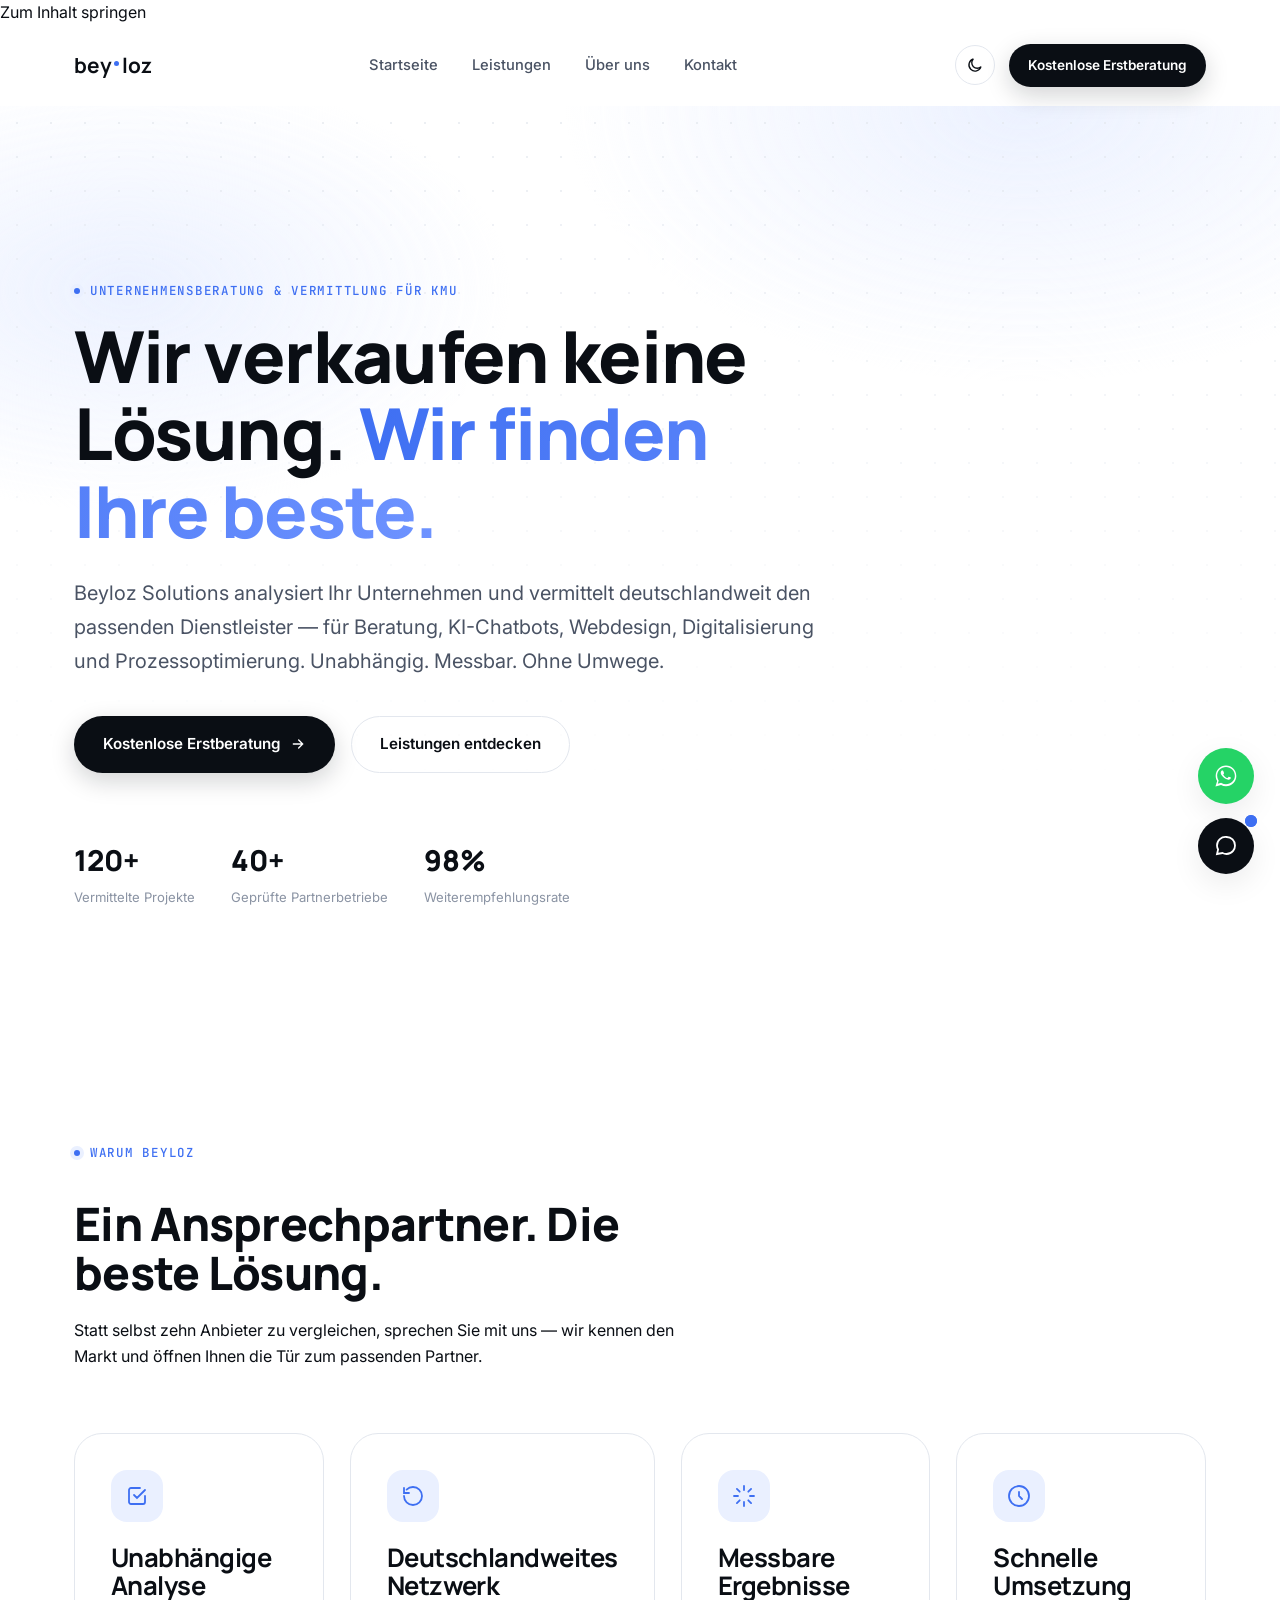
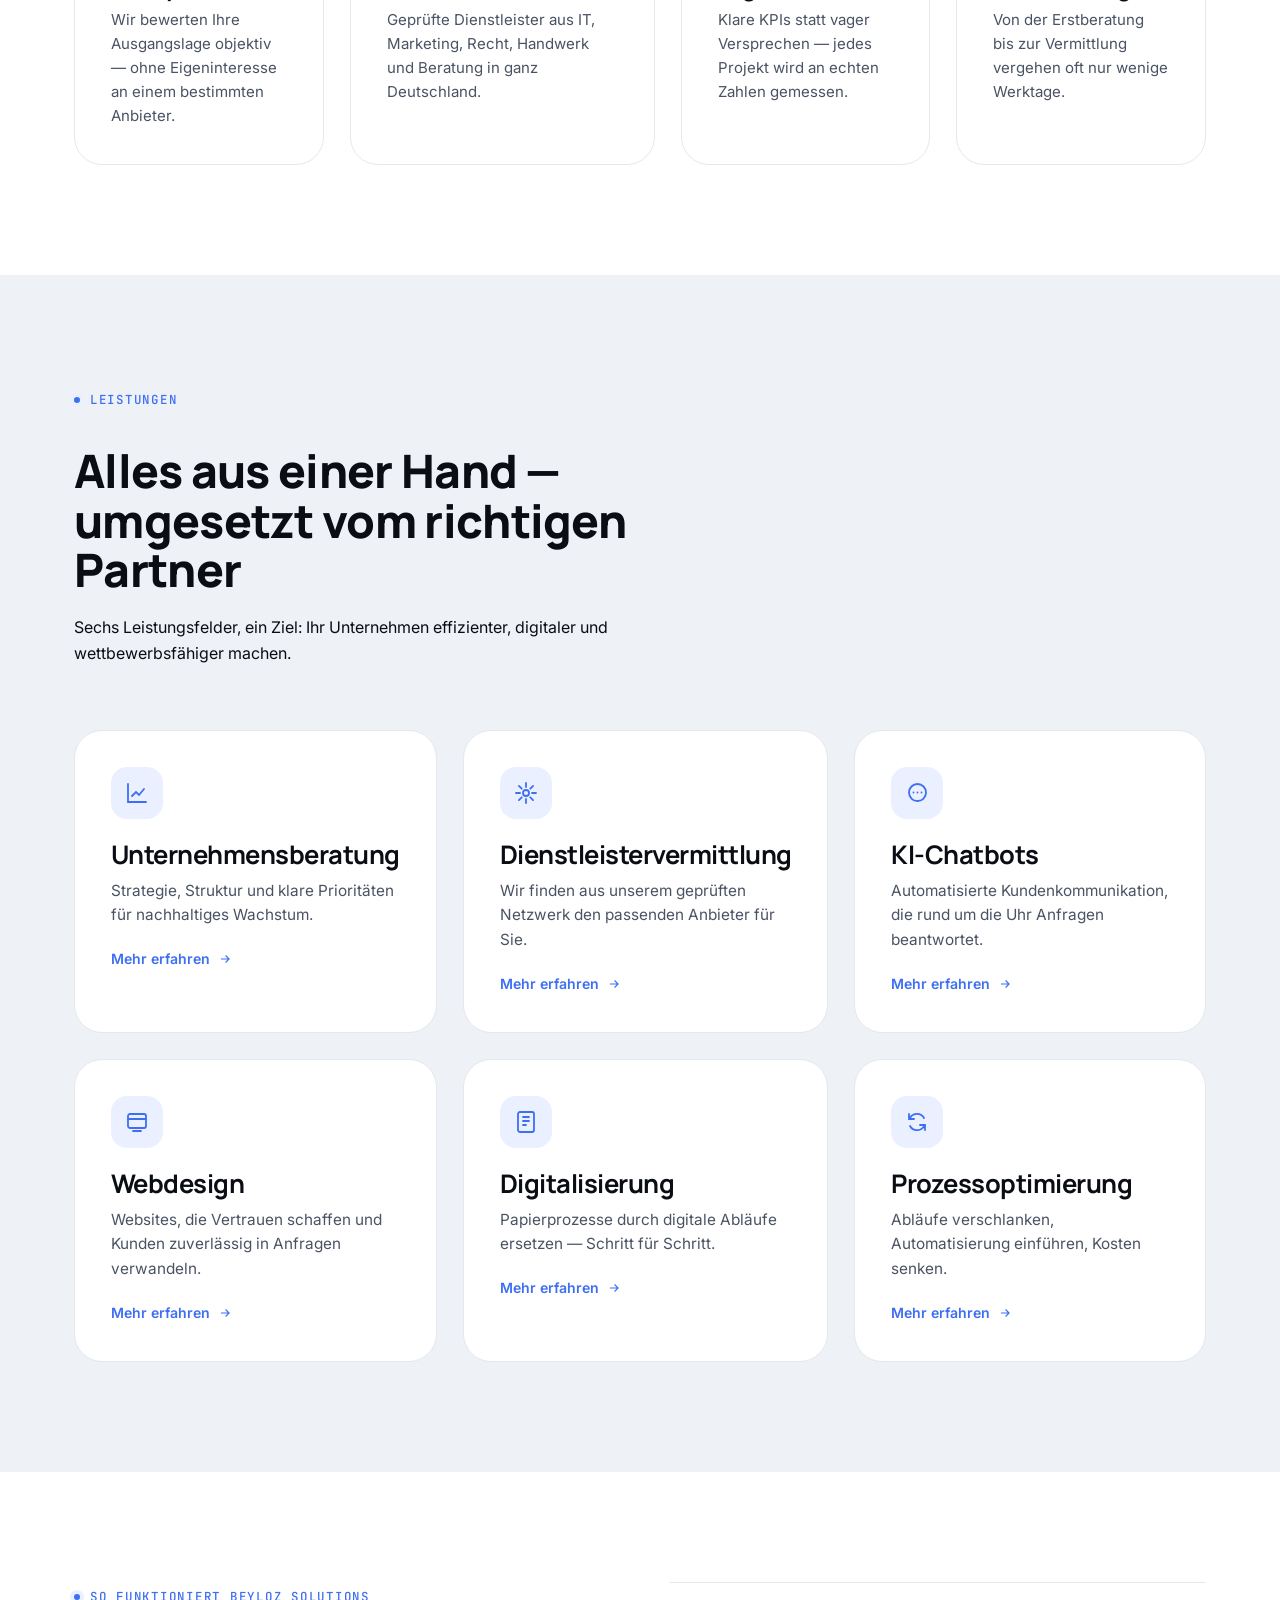
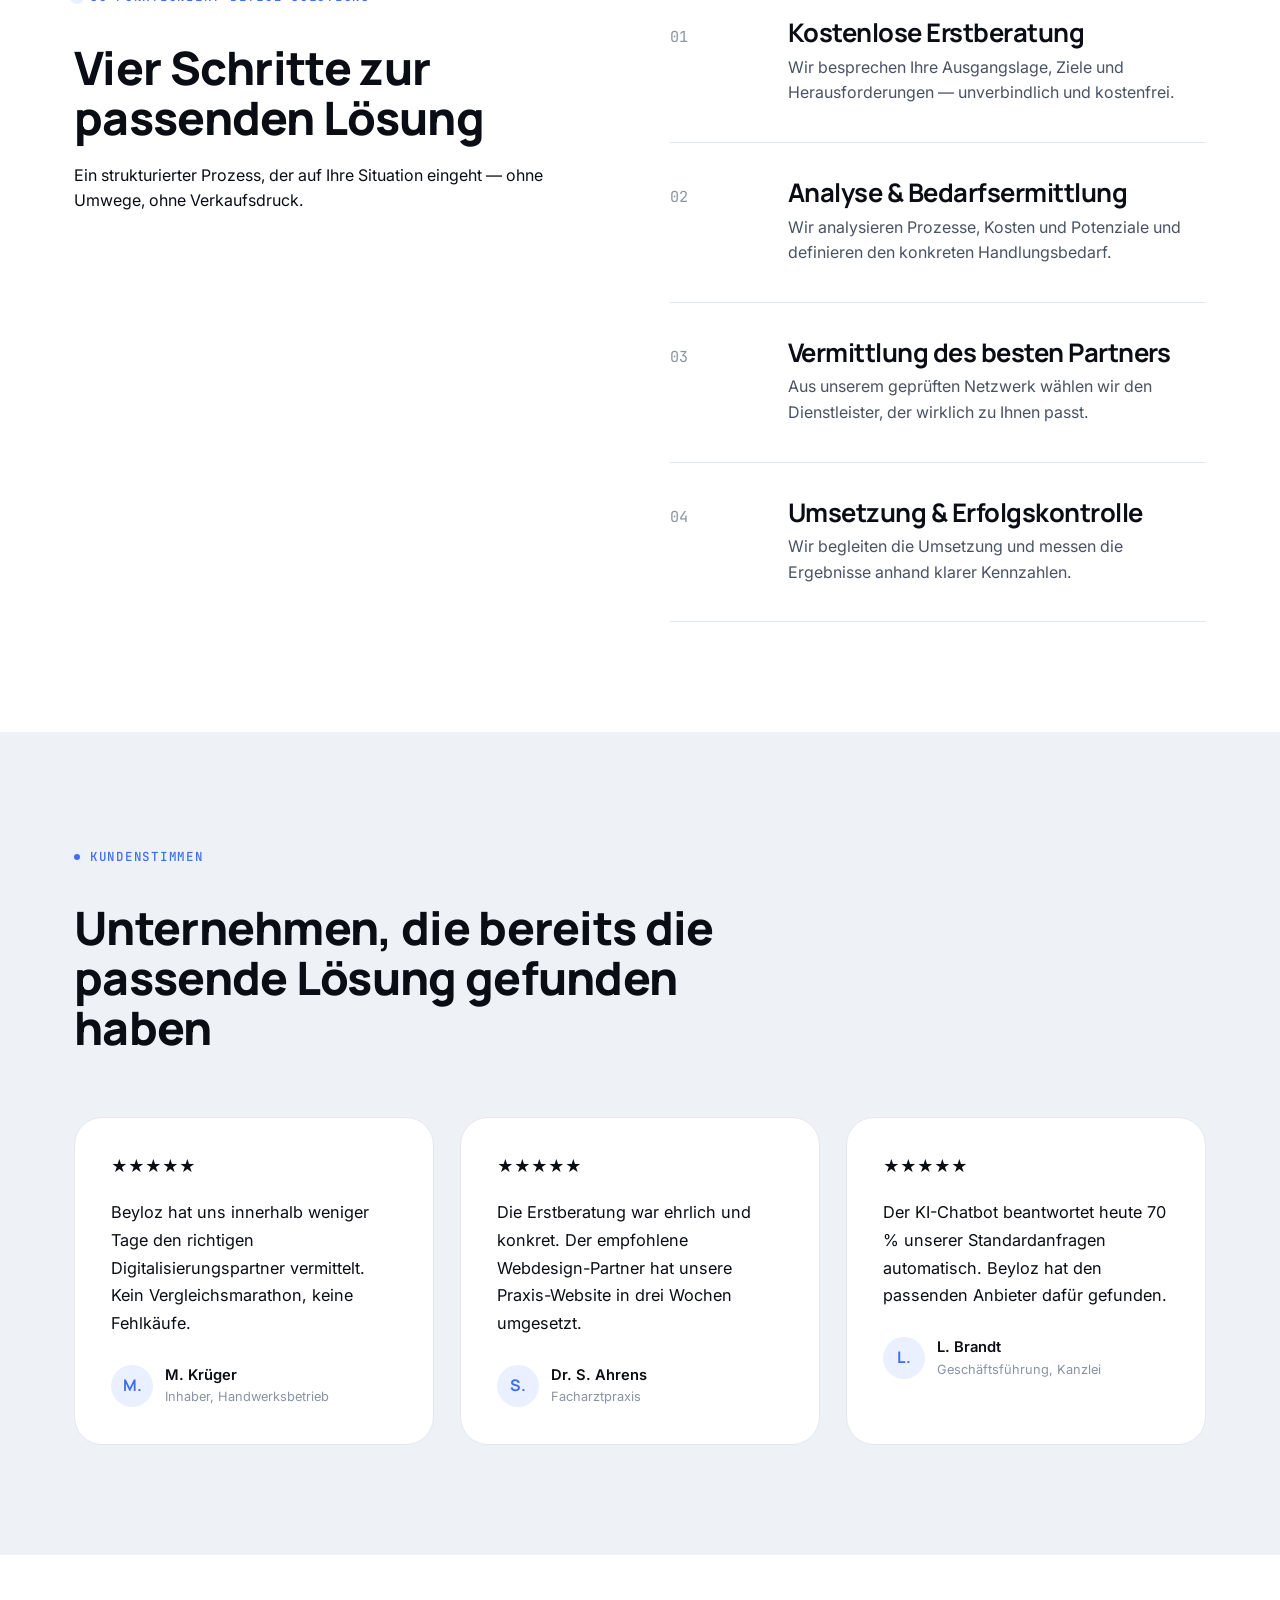
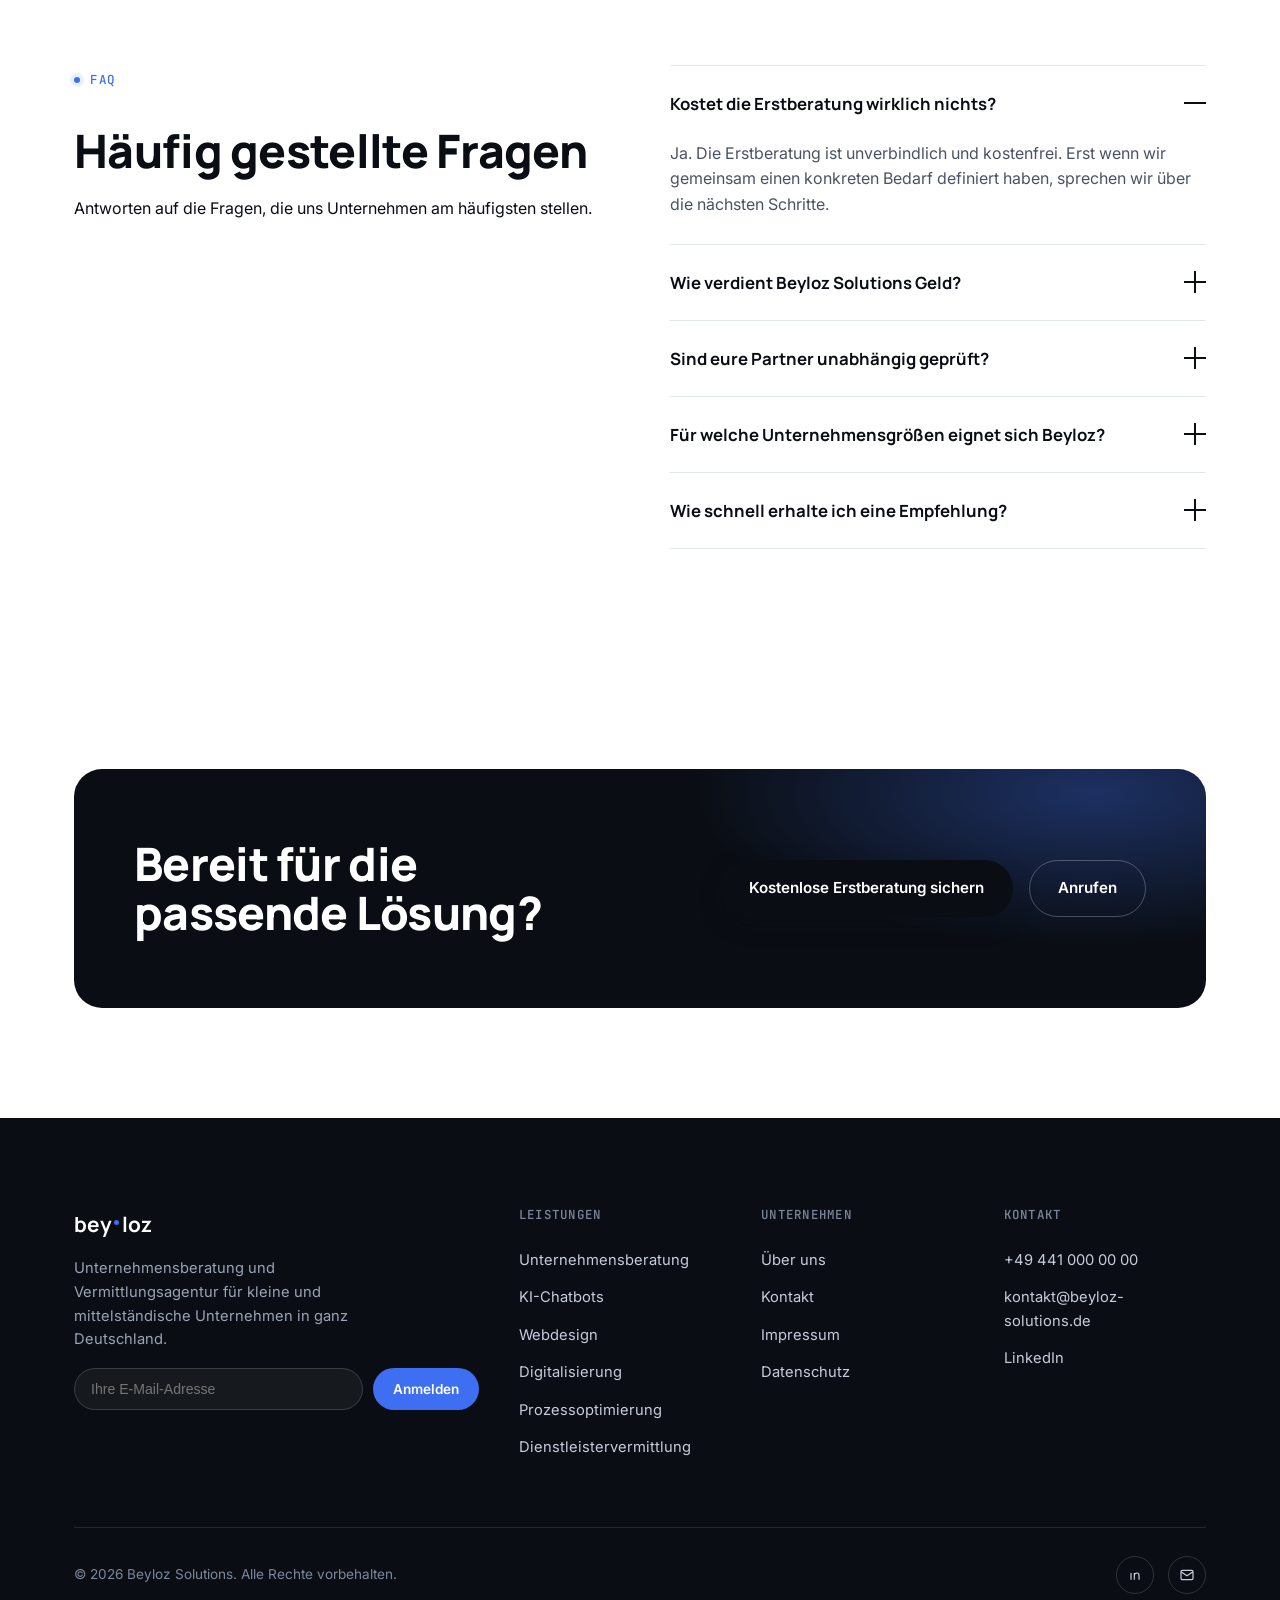
==== index.html @ 1345fa70 "Newsletter-Formular mit Brevo verbinden und auf allen Seiten ergänzen Bindet das bestehende Newslett" ====
<!DOCTYPE html>
<html lang="de">
<head>
<meta charset="UTF-8">
<meta name="viewport" content="width=device-width, initial-scale=1.0">
<title>Beyloz Solutions — Smarte Lösungen. Messbare Ergebnisse.</title>
<meta name="description" content="Beyloz Solutions ist die Unternehmensberatung und Vermittlungsagentur für KMU. Wir analysieren Ihr Unternehmen und finden deutschlandweit den besten Dienstleister — für Beratung, KI-Chatbots, Webdesign, Digitalisierung, Prozessoptimierung und mehr.">
<meta property="og:title" content="Beyloz Solutions — Smarte Lösungen. Messbare Ergebnisse.">
<meta property="og:description" content="Wir finden die beste Lösung für Ihr Unternehmen. Unternehmensberatung & Dienstleistervermittlung für KMU in ganz Deutschland.">
<meta property="og:type" content="website">
<link rel="preconnect" href="https://fonts.googleapis.com">
<link rel="stylesheet" href="assets/styles.css">
</head>
<body>

<a href="#main" class="sr-only">Zum Inhalt springen</a>

<header class="nav">
  <div class="nav-inner">
    <a href="index.html" class="brand" aria-label="Beyloz Solutions Startseite">bey<span class="dot-divider"></span>loz</a>
    <nav class="nav-links" aria-label="Hauptnavigation">
      <a href="index.html">Startseite</a>
      <a href="leistungen/index.html">Leistungen</a>
      <a href="ueber-uns.html">Über uns</a>
      <a href="kontakt.html">Kontakt</a>
    </nav>
    <div class="nav-actions">
      <button class="theme-toggle" aria-label="Dark Mode umschalten"></button>
      <a href="kontakt.html" class="btn btn-primary btn-sm nav-cta-btn">Kostenlose Erstberatung</a>
      <button class="nav-burger" aria-label="Menü öffnen" aria-expanded="false"><span></span></button>
    </div>
  </div>
  <div class="mobile-menu" id="mobileMenu">
    <a href="index.html">Startseite</a>
    <a href="leistungen/index.html">Leistungen</a>
    <a href="ueber-uns.html">Über uns</a>
    <a href="kontakt.html">Kontakt</a>
    <a href="kontakt.html" class="btn btn-primary" style="width:fit-content;margin-top:12px;">Kostenlose Erstberatung</a>
  </div>
</header>

<main id="main">

  <!-- HERO -->
  <section class="hero">
    <div class="hero-bg" aria-hidden="true"></div>
    <div class="hero-grid" aria-hidden="true"></div>
    <div class="container">
      <div class="hero-inner reveal">
        <span class="eyebrow">Unternehmensberatung &amp; Vermittlung für KMU</span>
        <h1 class="mt-16">Wir verkaufen keine Lösung. <em>Wir finden Ihre beste.</em></h1>
        <p class="lede mt-24">Beyloz Solutions analysiert Ihr Unternehmen und vermittelt deutschlandweit den passenden Dienstleister — für Beratung, KI-Chatbots, Webdesign, Digitalisierung und Prozessoptimierung. Unabhängig. Messbar. Ohne Umwege.</p>
        <div class="hero-actions">
          <a href="kontakt.html" class="btn btn-primary">Kostenlose Erstberatung <svg viewBox="0 0 24 24" fill="none" stroke="currentColor" stroke-width="2" stroke-linecap="round"><path d="M5 12h14M13 6l6 6-6 6"/></svg></a>
          <a href="leistungen/index.html" class="btn btn-secondary">Leistungen entdecken</a>
        </div>
        <div class="hero-meta">
          <div class="hero-meta-item"><span class="num">120+</span><span class="label">Vermittelte Projekte</span></div>
          <div class="hero-meta-item"><span class="num">40+</span><span class="label">Geprüfte Partnerbetriebe</span></div>
          <div class="hero-meta-item"><span class="num">98%</span><span class="label">Weiterempfehlungsrate</span></div>
        </div>
      </div>
    </div>
  </section>

  <!-- VORTEILE -->
  <section class="section">
    <div class="container">
      <div class="section-head reveal">
        <span class="eyebrow">Warum Beyloz</span>
        <h2>Ein Ansprechpartner. Die beste Lösung.</h2>
        <p>Statt selbst zehn Anbieter zu vergleichen, sprechen Sie mit uns — wir kennen den Markt und öffnen Ihnen die Tür zum passenden Partner.</p>
      </div>
      <div class="grid grid-4">
        <div class="card reveal">
          <div class="icon-badge"><svg viewBox="0 0 24 24" fill="none" stroke="currentColor" stroke-width="1.8" stroke-linecap="round"><path d="M9 11l3 3 8-8M20 12v6a2 2 0 0 1-2 2H6a2 2 0 0 1-2-2V6a2 2 0 0 1 2-2h9"/></svg></div>
          <h3>Unabhängige Analyse</h3>
          <p class="mt-8" style="color:var(--text-soft);font-size:0.94rem;">Wir bewerten Ihre Ausgangslage objektiv — ohne Eigeninteresse an einem bestimmten Anbieter.</p>
        </div>
        <div class="card reveal">
          <div class="icon-badge"><svg viewBox="0 0 24 24" fill="none" stroke="currentColor" stroke-width="1.8" stroke-linecap="round"><path d="M3 12a9 9 0 1 0 9-9 9 9 0 0 0-6.4 2.6M3 4v5h5"/></svg></div>
          <h3>Deutschlandweites Netzwerk</h3>
          <p class="mt-8" style="color:var(--text-soft);font-size:0.94rem;">Geprüfte Dienstleister aus IT, Marketing, Recht, Handwerk und Beratung in ganz Deutschland.</p>
        </div>
        <div class="card reveal">
          <div class="icon-badge"><svg viewBox="0 0 24 24" fill="none" stroke="currentColor" stroke-width="1.8" stroke-linecap="round"><path d="M12 2v4M12 18v4M4.9 4.9l2.8 2.8M16.3 16.3l2.8 2.8M2 12h4M18 12h4M4.9 19.1l2.8-2.8M16.3 7.7l2.8-2.8"/></svg></div>
          <h3>Messbare Ergebnisse</h3>
          <p class="mt-8" style="color:var(--text-soft);font-size:0.94rem;">Klare KPIs statt vager Versprechen — jedes Projekt wird an echten Zahlen gemessen.</p>
        </div>
        <div class="card reveal">
          <div class="icon-badge"><svg viewBox="0 0 24 24" fill="none" stroke="currentColor" stroke-width="1.8" stroke-linecap="round"><path d="M12 8v4l3 3M12 22a10 10 0 1 0 0-20 10 10 0 0 0 0 20Z"/></svg></div>
          <h3>Schnelle Umsetzung</h3>
          <p class="mt-8" style="color:var(--text-soft);font-size:0.94rem;">Von der Erstberatung bis zur Vermittlung vergehen oft nur wenige Werktage.</p>
        </div>
      </div>
    </div>
  </section>

  <!-- LEISTUNGEN -->
  <section class="section section-alt">
    <div class="container">
      <div class="section-head reveal">
        <span class="eyebrow">Leistungen</span>
        <h2>Alles aus einer Hand — umgesetzt vom richtigen Partner</h2>
        <p>Sechs Leistungsfelder, ein Ziel: Ihr Unternehmen effizienter, digitaler und wettbewerbsfähiger machen.</p>
      </div>
      <div class="grid grid-3">

        <a href="leistungen/unternehmensberatung.html" class="card service-card reveal">
          <div class="icon-badge"><svg viewBox="0 0 24 24" fill="none" stroke="currentColor" stroke-width="1.8" stroke-linecap="round"><path d="M3 3v18h18M7 15l4-4 3 3 5-6"/></svg></div>
          <h3>Unternehmensberatung</h3>
          <p>Strategie, Struktur und klare Prioritäten für nachhaltiges Wachstum.</p>
          <span class="link-out">Mehr erfahren <svg viewBox="0 0 24 24" width="14" height="14" fill="none" stroke="currentColor" stroke-width="2"><path d="M5 12h14M13 6l6 6-6 6"/></svg></span>
        </a>

        <a href="leistungen/dienstleistervermittlung.html" class="card service-card reveal">
          <div class="icon-badge"><svg viewBox="0 0 24 24" fill="none" stroke="currentColor" stroke-width="1.8" stroke-linecap="round"><circle cx="12" cy="12" r="3"/><path d="M12 2v4M12 18v4M4.9 4.9l2.8 2.8M16.3 16.3l2.8 2.8M2 12h4M18 12h4M4.9 19.1l2.8-2.8M16.3 7.7l2.8-2.8"/></svg></div>
          <h3>Dienstleistervermittlung</h3>
          <p>Wir finden aus unserem geprüften Netzwerk den passenden Anbieter für Sie.</p>
          <span class="link-out">Mehr erfahren <svg viewBox="0 0 24 24" width="14" height="14" fill="none" stroke="currentColor" stroke-width="2"><path d="M5 12h14M13 6l6 6-6 6"/></svg></span>
        </a>

        <a href="leistungen/ki-chatbots.html" class="card service-card reveal">
          <div class="icon-badge"><svg viewBox="0 0 24 24" fill="none" stroke="currentColor" stroke-width="1.8" stroke-linecap="round"><path d="M21 11.5a8.38 8.38 0 0 1-8.5 8.5A8.38 8.38 0 0 1 4 11.5 8.5 8.5 0 0 1 12.5 3 8.5 8.5 0 0 1 21 11.5Z"/><path d="M8.5 11.5h.01M12.5 11.5h.01M16.5 11.5h.01"/></svg></div>
          <h3>KI-Chatbots</h3>
          <p>Automatisierte Kundenkommunikation, die rund um die Uhr Anfragen beantwortet.</p>
          <span class="link-out">Mehr erfahren <svg viewBox="0 0 24 24" width="14" height="14" fill="none" stroke="currentColor" stroke-width="2"><path d="M5 12h14M13 6l6 6-6 6"/></svg></span>
        </a>

        <a href="leistungen/webdesign.html" class="card service-card reveal">
          <div class="icon-badge"><svg viewBox="0 0 24 24" fill="none" stroke="currentColor" stroke-width="1.8" stroke-linecap="round"><rect x="3" y="4" width="18" height="14" rx="2"/><path d="M3 9h18M8 21h8"/></svg></div>
          <h3>Webdesign</h3>
          <p>Websites, die Vertrauen schaffen und Kunden zuverlässig in Anfragen verwandeln.</p>
          <span class="link-out">Mehr erfahren <svg viewBox="0 0 24 24" width="14" height="14" fill="none" stroke="currentColor" stroke-width="2"><path d="M5 12h14M13 6l6 6-6 6"/></svg></span>
        </a>

        <a href="leistungen/digitalisierung.html" class="card service-card reveal">
          <div class="icon-badge"><svg viewBox="0 0 24 24" fill="none" stroke="currentColor" stroke-width="1.8" stroke-linecap="round"><rect x="4" y="2" width="16" height="20" rx="2"/><path d="M9 7h6M9 11h6M9 15h3"/></svg></div>
          <h3>Digitalisierung</h3>
          <p>Papierprozesse durch digitale Abläufe ersetzen — Schritt für Schritt.</p>
          <span class="link-out">Mehr erfahren <svg viewBox="0 0 24 24" width="14" height="14" fill="none" stroke="currentColor" stroke-width="2"><path d="M5 12h14M13 6l6 6-6 6"/></svg></span>
        </a>

        <a href="leistungen/prozessoptimierung.html" class="card service-card reveal">
          <div class="icon-badge"><svg viewBox="0 0 24 24" fill="none" stroke="currentColor" stroke-width="1.8" stroke-linecap="round"><path d="M4 4v5h5M20 20v-5h-5M4.5 9A8 8 0 0 1 19 8M19.5 15a8 8 0 0 1-14.5 1"/></svg></div>
          <h3>Prozessoptimierung</h3>
          <p>Abläufe verschlanken, Automatisierung einführen, Kosten senken.</p>
          <span class="link-out">Mehr erfahren <svg viewBox="0 0 24 24" width="14" height="14" fill="none" stroke="currentColor" stroke-width="2"><path d="M5 12h14M13 6l6 6-6 6"/></svg></span>
        </a>

      </div>
    </div>
  </section>

  <!-- SO FUNKTIONIERT'S -->
  <section class="section">
    <div class="container">
      <div class="grid grid-2" style="align-items:start; gap:60px;">
        <div class="section-head reveal" style="margin-bottom:0;">
          <span class="eyebrow">So funktioniert Beyloz Solutions</span>
          <h2>Vier Schritte zur passenden Lösung</h2>
          <p>Ein strukturierter Prozess, der auf Ihre Situation eingeht — ohne Umwege, ohne Verkaufsdruck.</p>
        </div>
        <div class="process-list reveal">
          <div class="process-item">
            <span class="process-num">01</span>
            <div><h3>Kostenlose Erstberatung</h3><p>Wir besprechen Ihre Ausgangslage, Ziele und Herausforderungen — unverbindlich und kostenfrei.</p></div>
          </div>
          <div class="process-item">
            <span class="process-num">02</span>
            <div><h3>Analyse &amp; Bedarfsermittlung</h3><p>Wir analysieren Prozesse, Kosten und Potenziale und definieren den konkreten Handlungsbedarf.</p></div>
          </div>
          <div class="process-item">
            <span class="process-num">03</span>
            <div><h3>Vermittlung des besten Partners</h3><p>Aus unserem geprüften Netzwerk wählen wir den Dienstleister, der wirklich zu Ihnen passt.</p></div>
          </div>
          <div class="process-item">
            <span class="process-num">04</span>
            <div><h3>Umsetzung &amp; Erfolgskontrolle</h3><p>Wir begleiten die Umsetzung und messen die Ergebnisse anhand klarer Kennzahlen.</p></div>
          </div>
        </div>
      </div>
    </div>
  </section>

  <!-- TESTIMONIALS -->
  <section class="section section-alt">
    <div class="container">
      <div class="section-head reveal">
        <span class="eyebrow">Kundenstimmen</span>
        <h2>Unternehmen, die bereits die passende Lösung gefunden haben</h2>
      </div>
      <div class="testi-track">
        <div class="card testi-card reveal">
          <div class="testi-stars">★★★★★</div>
          <p class="testi-quote">Beyloz hat uns innerhalb weniger Tage den richtigen Digitalisierungspartner vermittelt. Kein Vergleichsmarathon, keine Fehlkäufe.</p>
          <div class="testi-who"><div class="testi-avatar">M.</div><div><div class="testi-name">M. Krüger</div><div class="testi-role">Inhaber, Handwerksbetrieb</div></div></div>
        </div>
        <div class="card testi-card reveal">
          <div class="testi-stars">★★★★★</div>
          <p class="testi-quote">Die Erstberatung war ehrlich und konkret. Der empfohlene Webdesign-Partner hat unsere Praxis-Website in drei Wochen umgesetzt.</p>
          <div class="testi-who"><div class="testi-avatar">S.</div><div><div class="testi-name">Dr. S. Ahrens</div><div class="testi-role">Facharztpraxis</div></div></div>
        </div>
        <div class="card testi-card reveal">
          <div class="testi-stars">★★★★★</div>
          <p class="testi-quote">Der KI-Chatbot beantwortet heute 70 % unserer Standardanfragen automatisch. Beyloz hat den passenden Anbieter dafür gefunden.</p>
          <div class="testi-who"><div class="testi-avatar">L.</div><div><div class="testi-name">L. Brandt</div><div class="testi-role">Geschäftsführung, Kanzlei</div></div></div>
        </div>
      </div>
    </div>
  </section>

  <!-- FAQ -->
  <section class="section">
    <div class="container">
      <div class="grid grid-2" style="gap:60px;">
        <div class="section-head reveal" style="margin-bottom:0;">
          <span class="eyebrow">FAQ</span>
          <h2>Häufig gestellte Fragen</h2>
          <p>Antworten auf die Fragen, die uns Unternehmen am häufigsten stellen.</p>
        </div>
        <div class="reveal">
          <div class="faq-item open">
            <button class="faq-q"><span>Kostet die Erstberatung wirklich nichts?</span><span class="plus"></span></button>
            <div class="faq-a"><div class="faq-a-inner">Ja. Die Erstberatung ist unverbindlich und kostenfrei. Erst wenn wir gemeinsam einen konkreten Bedarf definiert haben, sprechen wir über die nächsten Schritte.</div></div>
          </div>
          <div class="faq-item">
            <button class="faq-q"><span>Wie verdient Beyloz Solutions Geld?</span><span class="plus"></span></button>
            <div class="faq-a"><div class="faq-a-inner">Wir erhalten eine Vermittlungsprovision von unseren Partnerdienstleistern — für Sie entstehen dadurch keine versteckten Zusatzkosten.</div></div>
          </div>
          <div class="faq-item">
            <button class="faq-q"><span>Sind eure Partner unabhängig geprüft?</span><span class="plus"></span></button>
            <div class="faq-a"><div class="faq-a-inner">Jeder Partner durchläuft eine Qualitätsprüfung, bevor er in unser Netzwerk aufgenommen wird — inklusive Referenzen und Leistungsnachweisen.</div></div>
          </div>
          <div class="faq-item">
            <button class="faq-q"><span>Für welche Unternehmensgrößen eignet sich Beyloz?</span><span class="plus"></span></button>
            <div class="faq-a"><div class="faq-a-inner">Von Einzelunternehmen bis zum mittelständischen Betrieb — unser Netzwerk deckt Anbieter für unterschiedlichste Budgets und Anforderungen ab.</div></div>
          </div>
          <div class="faq-item">
            <button class="faq-q"><span>Wie schnell erhalte ich eine Empfehlung?</span><span class="plus"></span></button>
            <div class="faq-a"><div class="faq-a-inner">In der Regel innerhalb weniger Werktage nach der Erstberatung, abhängig von der Komplexität Ihres Anliegens.</div></div>
          </div>
        </div>
      </div>
    </div>
  </section>

  <!-- CTA + KONTAKT -->
  <section class="section" id="kontakt">
    <div class="container">
      <div class="cta-banner reveal">
        <h2>Bereit für die passende Lösung?</h2>
        <div class="cta-side">
          <a href="kontakt.html" class="btn btn-primary">Kostenlose Erstberatung sichern</a>
          <a href="tel:+494410000000" class="btn btn-secondary">Anrufen</a>
        </div>
      </div>
    </div>
  </section>

</main>

<footer>
  <div class="container">
    <div class="footer-grid">
      <div class="footer-brand">
        <a href="index.html" class="brand" style="color:#fff;">bey<span class="dot-divider"></span>loz</a>
        <p>Unternehmensberatung und Vermittlungsagentur für kleine und mittelständische Unternehmen in ganz Deutschland.</p>
        <form id="newsletter-form" class="newsletter-row" aria-label="Newsletter anmelden" action="https://5cb78a49.sibforms.com/serve/[base64]" method="POST" target="newsletter-frame">
          <input type="email" name="EMAIL" required placeholder="Ihre E-Mail-Adresse" aria-label="E-Mail für Newsletter">
          <input type="text" name="email_address_check" value="" tabindex="-1" autocomplete="off" aria-hidden="true" style="position:absolute;left:-9999px;width:1px;height:1px;overflow:hidden;">
          <input type="hidden" name="locale" value="de">
          <button type="submit">Anmelden</button>
        </form>
        <iframe name="newsletter-frame" style="display:none;" title="Newsletter-Anmeldung" aria-hidden="true"></iframe>
      </div>
      <div class="footer-col">
        <h4>Leistungen</h4>
        <a href="leistungen/unternehmensberatung.html">Unternehmensberatung</a>
        <a href="leistungen/ki-chatbots.html">KI-Chatbots</a>
        <a href="leistungen/webdesign.html">Webdesign</a>
        <a href="leistungen/digitalisierung.html">Digitalisierung</a>
        <a href="leistungen/prozessoptimierung.html">Prozessoptimierung</a>
        <a href="leistungen/dienstleistervermittlung.html">Dienstleistervermittlung</a>
      </div>
      <div class="footer-col">
        <h4>Unternehmen</h4>
        <a href="ueber-uns.html">Über uns</a>
        <a href="kontakt.html">Kontakt</a>
        <a href="impressum.html">Impressum</a>
        <a href="datenschutz.html">Datenschutz</a>
      </div>
      <div class="footer-col">
        <h4>Kontakt</h4>
        <a href="tel:+494410000000">+49 441 000 00 00</a>
        <a href="mailto:kontakt@beyloz-solutions.de">kontakt@beyloz-solutions.de</a>
        <a href="https://www.linkedin.com" target="_blank" rel="noopener">LinkedIn</a>
      </div>
    </div>
    <div class="footer-bottom">
      <p>© 2026 Beyloz Solutions. Alle Rechte vorbehalten.</p>
      <div class="footer-social">
        <a href="https://www.linkedin.com" target="_blank" rel="noopener" aria-label="LinkedIn"><svg viewBox="0 0 24 24" fill="none" stroke-width="1.8"><path d="M6 9v10M6 5.5v.01M11 19V9m0 4c0-2.5 1.8-4 4-4s3 1.5 3 4v6"/></svg></a>
        <a href="mailto:kontakt@beyloz-solutions.de" aria-label="E-Mail"><svg viewBox="0 0 24 24" fill="none" stroke-width="1.8"><rect x="3" y="5" width="18" height="14" rx="2"/><path d="M3 7l9 6 9-6"/></svg></a>
      </div>
    </div>
  </div>
</footer>

<!-- FLOATING ACTIONS -->
<div class="floating-stack">
  <a class="fab fab-whatsapp" href="https://wa.me/494410000000" target="_blank" rel="noopener" aria-label="WhatsApp Kontakt">
    <svg viewBox="0 0 32 32"><path d="M16 3C9 3 3.3 8.7 3.3 15.7c0 2.4.6 4.6 1.8 6.6L3 29l6.9-2c1.9 1 4 1.6 6.1 1.6 7 0 12.7-5.7 12.7-12.7C28.7 8.7 23 3 16 3zm0 23.1c-2 0-3.9-.5-5.6-1.5l-.4-.2-4.1 1.1 1.1-4-.3-.4a10.5 10.5 0 0 1-1.6-5.6C5.1 9.7 10 4.9 16 4.9s10.9 4.8 10.9 10.8S22 26.1 16 26.1zm5.9-8.1c-.3-.2-1.9-.9-2.2-1-.3-.1-.5-.2-.7.2-.2.3-.8 1-1 1.2-.2.2-.4.2-.7.1-.3-.2-1.4-.5-2.7-1.7-1-.9-1.7-2-1.9-2.3-.2-.3 0-.5.1-.7.2-.2.3-.4.5-.6.2-.2.2-.3.3-.5.1-.2 0-.4 0-.6-.1-.2-.7-1.8-1-2.4-.3-.6-.5-.5-.7-.6h-.6c-.2 0-.5.1-.8.4-.3.3-1 1-1 2.5s1.1 2.9 1.2 3.1c.1.2 2.2 3.4 5.3 4.7.7.3 1.3.5 1.7.6.7.2 1.4.2 1.9.1.6-.1 1.9-.8 2.1-1.5.3-.7.3-1.4.2-1.5-.1-.1-.3-.2-.6-.3z"/></svg>
  </a>
  <button class="fab fab-chat" aria-label="Chat öffnen">
    <svg viewBox="0 0 24 24" fill="none" stroke="currentColor" stroke-width="1.8" stroke-linecap="round"><path d="M21 11.5a8.38 8.38 0 0 1-1.9 5.4A8.5 8.5 0 0 1 12.5 20a8.4 8.4 0 0 1-4-1L3 20l1.1-4.5a8.4 8.4 0 0 1-1.1-4A8.5 8.5 0 0 1 12.5 3 8.38 8.38 0 0 1 21 11.5Z"/></svg>
    <span class="pulse"></span>
  </button>
</div>

<div class="chat-window" role="dialog" aria-label="Beyloz Chat-Assistent">
  <div class="chat-head">
    <span class="dot-live"></span>
    <div><strong>Beyloz Assistent</strong><span>Antwortet in der Regel sofort</span></div>
    <button class="chat-close" aria-label="Chat schließen"><svg viewBox="0 0 24 24" fill="none" stroke="currentColor" stroke-width="2"><path d="M6 6l12 12M18 6L6 18"/></svg></button>
  </div>
  <div class="chat-body">
    <div class="chat-bubble bot">Willkommen bei Beyloz Solutions! Wie kann ich Ihnen helfen — Beratung, Vermittlung oder eine konkrete Frage?</div>
  </div>
  <form class="chat-input-row">
    <input type="text" placeholder="Ihre Nachricht …" aria-label="Nachricht eingeben">
    <button type="submit" aria-label="Senden"><svg viewBox="0 0 24 24" width="16" height="16" fill="none" stroke="#fff" stroke-width="2"><path d="M5 12h14M13 6l6 6-6 6"/></svg></button>
  </form>
</div>

<script src="assets/script.js"></script>
</body>
</html>
---- assets/styles.css ----
/* =========================================================
   BEYLOZ SOLUTIONS — DESIGN SYSTEM
   Signature element: "the dot" — the middle dot from the
   bey•loz wordmark reused as a divider, bullet, status pulse
   and section marker throughout the interface.
   ========================================================= */

@import url('https://fonts.googleapis.com/css2?family=Manrope:wght@400;500;600;700;800&family=Inter:wght@400;500;600;700&family=JetBrains+Mono:wght@400;500&display=swap');

:root{
  /* ---- Color tokens ---- */
  --ink:        #0A0E14;   /* near-black, blue-tinted */
  --anthracite: #171C24;
  --anthracite-2:#232A35;
  --silver:     #8A93A3;
  --silver-2:   #C6CCD8;
  --mist:       #EEF1F6;
  --white:      #FFFFFF;
  --accent:     #3E6FF2;   /* Beyloz Blue */
  --accent-2:   #6E93FF;
  --accent-ice: #EAF0FF;

  --bg:        var(--white);
  --bg-alt:    var(--mist);
  --surface:   #FFFFFF;
  --text:      var(--ink);
  --text-soft: #4A5364;
  --text-mute: var(--silver);
  --border:    #E3E7EE;
  --glass-bg:  rgba(255,255,255,0.6);
  --glass-brd: rgba(255,255,255,0.4);

  --radius-s: 10px;
  --radius-m: 18px;
  --radius-l: 28px;
  --shadow-s: 0 2px 10px rgba(10,14,20,0.05);
  --shadow-m: 0 10px 30px rgba(10,14,20,0.08);
  --shadow-l: 0 24px 60px rgba(10,14,20,0.12);

  --ff-display: 'Manrope', -apple-system, BlinkMacSystemFont, sans-serif;
  --ff-body: 'Inter', -apple-system, BlinkMacSystemFont, sans-serif;
  --ff-mono: 'JetBrains Mono', monospace;

  --container: 1180px;
  --transition: 420ms cubic-bezier(.2,.7,.2,1);
}

[data-theme="dark"]{
  --bg:        var(--ink);
  --bg-alt:    #0D1219;
  --surface:   var(--anthracite);
  --text:      #F3F5F9;
  --text-soft: #B7BECC;
  --text-mute: #6E7787;
  --border:    #262E3A;
  --glass-bg:  rgba(23,28,36,0.55);
  --glass-brd: rgba(255,255,255,0.08);
  --accent-ice: #131B2E;
}

*,*::before,*::after{ box-sizing:border-box; }
html{ scroll-behavior:smooth; }
@media (prefers-reduced-motion: reduce){
  html{ scroll-behavior:auto; }
  *,*::before,*::after{ animation-duration:0.001ms !important; animation-iteration-count:1 !important; transition-duration:0.001ms !important; }
}

body{
  margin:0;
  background:var(--bg);
  color:var(--text);
  font-family:var(--ff-body);
  font-size:16px;
  line-height:1.6;
  -webkit-font-smoothing:antialiased;
  transition:background var(--transition), color var(--transition);
  overflow-x:hidden;
}

img{ max-width:100%; display:block; }
a{ color:inherit; text-decoration:none; }
ul{ list-style:none; margin:0; padding:0; }
button{ font-family:inherit; }

::selection{ background:var(--accent); color:#fff; }

:focus-visible{
  outline:2px solid var(--accent);
  outline-offset:3px;
  border-radius:4px;
}

.container{
  max-width:var(--container);
  margin:0 auto;
  padding:0 24px;
}

section{ position:relative; }

/* ---- Typography ---- */
h1,h2,h3,h4{
  font-family:var(--ff-display);
  font-weight:800;
  letter-spacing:-0.02em;
  line-height:1.08;
  margin:0;
}
h1{ font-size:clamp(2.6rem, 5.6vw, 4.6rem); }
h2{ font-size:clamp(2rem, 3.6vw, 3rem); letter-spacing:-0.015em; }
h3{ font-size:clamp(1.25rem, 2vw, 1.6rem); font-weight:700; }
p{ margin:0; }
.lede{ font-size:clamp(1.05rem, 1.6vw, 1.25rem); color:var(--text-soft); line-height:1.7; }

.eyebrow{
  display:inline-flex; align-items:center; gap:10px;
  font-family:var(--ff-mono);
  font-size:0.78rem;
  letter-spacing:0.14em;
  text-transform:uppercase;
  color:var(--accent);
  font-weight:500;
}
.eyebrow::before{
  content:"";
  width:6px; height:6px; border-radius:50%;
  background:var(--accent);
  box-shadow:0 0 0 4px var(--accent-ice);
}

/* ---- The Dot (signature motif) ---- */
.dot{
  display:inline-block;
  width:0.28em; height:0.28em;
  border-radius:50%;
  background:var(--accent);
  vertical-align:middle;
}
.dot-divider{
  display:inline-block;
  width:6px; height:6px;
  border-radius:50%;
  background:var(--accent);
  margin:0 14px;
  box-shadow:0 0 0 5px var(--accent-ice);
  flex-shrink:0;
}
.brand{
  font-family:var(--ff-display);
  font-weight:700;
  font-size:1.3rem;
  letter-spacing:-0.01em;
  display:inline-flex;
  align-items:center;
}
.brand .dot-divider{ margin:0 3px; width:5px; height:5px; box-shadow:none; position:relative; top:-2px; }

/* ---- Buttons ---- */
.btn{
  display:inline-flex; align-items:center; justify-content:center; gap:10px;
  padding:15px 28px;
  border-radius:999px;
  font-weight:600;
  font-size:0.95rem;
  border:1px solid transparent;
  cursor:pointer;
  transition:transform var(--transition), box-shadow var(--transition), background var(--transition), color var(--transition), border-color var(--transition);
  white-space:nowrap;
}
.btn-primary{
  background:var(--ink);
  color:#fff;
  box-shadow:0 8px 24px rgba(10,14,20,0.18);
}
[data-theme="dark"] .btn-primary{ background:var(--accent); box-shadow:0 8px 24px rgba(62,111,242,0.35); }
.btn-primary:hover{ transform:translateY(-2px); box-shadow:0 14px 34px rgba(10,14,20,0.24); }
.btn-secondary{
  background:transparent;
  color:var(--text);
  border-color:var(--border);
}
.btn-secondary:hover{ border-color:var(--accent); color:var(--accent); transform:translateY(-2px); }
.btn-ghost{
  background:var(--accent-ice);
  color:var(--accent);
}
.btn-ghost:hover{ transform:translateY(-2px); }
.btn-sm{ padding:10px 18px; font-size:0.85rem; }
.btn svg{ width:16px; height:16px; }

/* ---- Nav ---- */
.nav{
  position:sticky; top:0; z-index:100;
  border-bottom:1px solid transparent;
  transition:background var(--transition), border-color var(--transition), backdrop-filter var(--transition);
}
.nav.scrolled{
  background:var(--glass-bg);
  backdrop-filter:blur(16px) saturate(160%);
  -webkit-backdrop-filter:blur(16px) saturate(160%);
  border-bottom:1px solid var(--border);
}
.nav-inner{
  display:flex; align-items:center; justify-content:space-between;
  padding:18px 24px;
  max-width:var(--container);
  margin:0 auto;
}
.nav-links{ display:flex; align-items:center; gap:34px; }
.nav-links a{
  font-size:0.92rem; font-weight:500; color:var(--text-soft);
  position:relative;
  transition:color var(--transition);
}
.nav-links a::after{
  content:""; position:absolute; left:0; bottom:-6px;
  width:0; height:2px; background:var(--accent);
  transition:width var(--transition);
}
.nav-links a:hover{ color:var(--text); }
.nav-links a:hover::after{ width:100%; }
.nav-actions{ display:flex; align-items:center; gap:14px; }
.nav-cta{ display:flex; align-items:center; gap:14px; }

.theme-toggle{
  width:40px; height:40px; border-radius:50%;
  border:1px solid var(--border);
  background:var(--surface);
  display:flex; align-items:center; justify-content:center;
  cursor:pointer;
  transition:border-color var(--transition), transform var(--transition);
}
.theme-toggle:hover{ border-color:var(--accent); transform:rotate(20deg); }
.theme-toggle svg{ width:18px; height:18px; stroke:var(--text); }

.nav-burger{ display:none; width:40px; height:40px; border:none; background:none; cursor:pointer; align-items:center; justify-content:center; }
.nav-burger span{ display:block; width:20px; height:2px; background:var(--text); position:relative; }
.nav-burger span::before, .nav-burger span::after{ content:""; position:absolute; width:20px; height:2px; background:var(--text); left:0; transition:transform var(--transition); }
.nav-burger span::before{ top:-6px; }
.nav-burger span::after{ top:6px; }

.mobile-menu{
  display:none;
  position:fixed; inset:0; z-index:99;
  background:var(--bg);
  padding:100px 24px 40px;
  flex-direction:column; gap:24px;
}
.mobile-menu.open{ display:flex; }
.mobile-menu a{ font-size:1.4rem; font-family:var(--ff-display); font-weight:700; }

/* ---- Hero ---- */
.hero{
  padding:170px 0 120px;
  position:relative;
  overflow:hidden;
}
.hero-bg{
  position:absolute; inset:0; z-index:-1;
  background:
    radial-gradient(60% 50% at 80% 0%, var(--accent-ice) 0%, transparent 60%),
    radial-gradient(50% 40% at 10% 20%, var(--accent-ice) 0%, transparent 60%);
  opacity:0.9;
}
.hero-grid{
  position:absolute; inset:0; z-index:-1;
  background-image:radial-gradient(var(--border) 1px, transparent 1px);
  background-size:34px 34px;
  mask-image:linear-gradient(to bottom, black, transparent 75%);
  opacity:0.7;
}
.hero-inner{ max-width:760px; }
.hero h1{ margin-bottom:26px; }
.hero h1 em{
  font-style:normal;
  background:linear-gradient(100deg, var(--accent), var(--accent-2));
  -webkit-background-clip:text; background-clip:text; color:transparent;
}
.hero-actions{ display:flex; gap:16px; margin-top:38px; flex-wrap:wrap; }
.hero-meta{ display:flex; gap:36px; margin-top:64px; flex-wrap:wrap; }
.hero-meta-item{ display:flex; flex-direction:column; gap:4px; }
.hero-meta-item .num{ font-family:var(--ff-display); font-weight:800; font-size:1.8rem; }
.hero-meta-item .label{ font-size:0.82rem; color:var(--text-mute); }

/* ---- Reveal on scroll ---- */
.reveal{ opacity:0; transform:translateY(28px); transition:opacity 900ms ease, transform 900ms cubic-bezier(.2,.7,.2,1); }
.reveal.in{ opacity:1; transform:translateY(0); }

/* ---- Section spacing ---- */
.section{ padding:110px 0; }
.section-head{ max-width:640px; margin-bottom:64px; }
.section-head .eyebrow{ margin-bottom:18px; }
.section-head h2{ margin-top:18px; }
.section-head p{ margin-top:20px; }
.section-alt{ background:var(--bg-alt); }

/* ---- Cards ---- */
.card{
  background:var(--surface);
  border:1px solid var(--border);
  border-radius:var(--radius-l);
  padding:36px;
  transition:transform var(--transition), box-shadow var(--transition), border-color var(--transition);
}
.card:hover{ transform:translateY(-6px); box-shadow:var(--shadow-l); border-color:transparent; }

.grid{ display:grid; gap:26px; }
.grid-2{ grid-template-columns:repeat(2,1fr); }
.grid-3{ grid-template-columns:repeat(3,1fr); }
.grid-4{ grid-template-columns:repeat(4,1fr); }

.icon-badge{
  width:52px; height:52px;
  border-radius:16px;
  background:var(--accent-ice);
  display:flex; align-items:center; justify-content:center;
  margin-bottom:22px;
}
.icon-badge svg{ width:24px; height:24px; stroke:var(--accent); }

.service-card h3{ margin-bottom:10px; }
.service-card p{ color:var(--text-soft); font-size:0.96rem; }
.service-card .link-out{ display:inline-flex; align-items:center; gap:8px; margin-top:20px; font-size:0.88rem; font-weight:600; color:var(--accent); }

/* ---- Process ---- */
.process-list{ display:flex; flex-direction:column; }
.process-item{
  display:grid; grid-template-columns:90px 1fr; gap:28px;
  padding:36px 0;
  border-top:1px solid var(--border);
}
.process-item:last-child{ border-bottom:1px solid var(--border); }
.process-num{ font-family:var(--ff-mono); color:var(--text-mute); font-size:0.95rem; padding-top:6px; }
.process-item h3{ margin-bottom:8px; }
.process-item p{ color:var(--text-soft); max-width:560px; }

/* ---- Testimonials ---- */
.testi-track{ display:grid; grid-template-columns:repeat(3,1fr); gap:26px; }
.testi-card{ }
.testi-stars{ display:flex; gap:4px; margin-bottom:20px; }
.testi-stars svg{ width:16px; height:16px; fill:var(--accent); stroke:none; }
.testi-quote{ font-size:1.02rem; color:var(--text); line-height:1.7; }
.testi-who{ display:flex; align-items:center; gap:12px; margin-top:26px; }
.testi-avatar{ width:42px; height:42px; border-radius:50%; background:var(--accent-ice); color:var(--accent); display:flex; align-items:center; justify-content:center; font-weight:700; font-family:var(--ff-display); }
.testi-name{ font-weight:600; font-size:0.92rem; }
.testi-role{ font-size:0.8rem; color:var(--text-mute); }

/* ---- FAQ ---- */
.faq-item{ border-top:1px solid var(--border); }
.faq-item:last-child{ border-bottom:1px solid var(--border); }
.faq-q{
  width:100%; text-align:left; background:none; border:none; cursor:pointer;
  display:flex; align-items:center; justify-content:space-between;
  padding:26px 0; color:var(--text); font-family:var(--ff-display); font-weight:700; font-size:1.05rem;
}
.faq-q .plus{ width:22px; height:22px; position:relative; flex-shrink:0; }
.faq-q .plus::before,.faq-q .plus::after{ content:""; position:absolute; background:var(--text); transition:transform var(--transition); }
.faq-q .plus::before{ width:100%; height:2px; top:50%; left:0; transform:translateY(-50%); }
.faq-q .plus::after{ width:2px; height:100%; left:50%; top:0; transform:translateX(-50%); }
.faq-item.open .plus::after{ transform:translateX(-50%) rotate(90deg); opacity:0; }
.faq-a{ max-height:0; overflow:hidden; transition:max-height var(--transition); }
.faq-a-inner{ padding-bottom:26px; color:var(--text-soft); max-width:680px; }
.faq-item.open .faq-a{ max-height:400px; }

/* ---- CTA banner ---- */
.cta-banner{
  border-radius:var(--radius-l);
  background:var(--ink);
  color:#fff;
  padding:70px 60px;
  display:flex; align-items:center; justify-content:space-between; gap:40px;
  position:relative; overflow:hidden;
}
.cta-banner::before{
  content:""; position:absolute; inset:0;
  background:radial-gradient(50% 90% at 90% 10%, rgba(62,111,242,0.35), transparent 70%);
}
.cta-banner h2{ color:#fff; max-width:480px; position:relative; }
.cta-banner .cta-side{ position:relative; display:flex; gap:16px; flex-wrap:wrap; }
.cta-banner .btn-secondary{ border-color:rgba(255,255,255,0.25); color:#fff; }
.cta-banner .btn-secondary:hover{ border-color:#fff; }

/* ---- Forms ---- */
.form-grid{ display:grid; grid-template-columns:1fr 1fr; gap:20px; }
.field{ display:flex; flex-direction:column; gap:8px; }
.field.full{ grid-column:1/-1; }
.field label{ font-size:0.85rem; font-weight:600; color:var(--text-soft); }
.field input, .field select, .field textarea{
  padding:14px 16px;
  border-radius:var(--radius-s);
  border:1px solid var(--border);
  background:var(--surface);
  color:var(--text);
  font-family:inherit;
  font-size:0.95rem;
  transition:border-color var(--transition), box-shadow var(--transition);
}
.field input:focus, .field select:focus, .field textarea:focus{
  border-color:var(--accent);
  box-shadow:0 0 0 4px var(--accent-ice);
  outline:none;
}
.field textarea{ resize:vertical; min-height:120px; }
.checkbox-row{ display:flex; align-items:flex-start; gap:10px; font-size:0.85rem; color:var(--text-mute); }
.checkbox-row input{ margin-top:3px; }

/* ---- Footer ---- */
footer{ background:var(--ink); color:#EDEFF4; padding:90px 0 40px; }
[data-theme="dark"] footer{ background:#060810; }
.footer-grid{ display:grid; grid-template-columns:2fr 1fr 1fr 1fr; gap:40px; padding-bottom:60px; border-bottom:1px solid rgba(255,255,255,0.1); }
.footer-brand p{ color:#9AA3B5; margin-top:16px; max-width:280px; font-size:0.92rem; }
.footer-col h4{ font-family:var(--ff-mono); font-size:0.78rem; text-transform:uppercase; letter-spacing:0.1em; color:#7C879C; margin-bottom:20px; font-weight:500; }
.footer-col a{ display:block; color:#C7CCDA; font-size:0.92rem; padding:7px 0; transition:color var(--transition); }
.footer-col a:hover{ color:#fff; }
.footer-bottom{ display:flex; justify-content:space-between; align-items:center; padding-top:28px; flex-wrap:wrap; gap:16px; }
.footer-bottom p{ color:#7C879C; font-size:0.85rem; }
.footer-social{ display:flex; gap:14px; }
.footer-social a{ width:38px; height:38px; border-radius:50%; border:1px solid rgba(255,255,255,0.15); display:flex; align-items:center; justify-content:center; }
.footer-social svg{ width:16px; height:16px; stroke:#C7CCDA; }
.newsletter-row{ display:flex; gap:10px; margin-top:16px; }
.newsletter-row input{ flex:1; padding:12px 16px; border-radius:999px; border:1px solid rgba(255,255,255,0.15); background:rgba(255,255,255,0.05); color:#fff; font-size:0.88rem; }
.newsletter-row button{ padding:12px 20px; border-radius:999px; background:var(--accent); color:#fff; border:none; font-weight:600; cursor:pointer; font-size:0.85rem; }

/* ---- Floating actions ---- */
.floating-stack{ position:fixed; bottom:26px; right:26px; z-index:200; display:flex; flex-direction:column; gap:14px; align-items:flex-end; }
.fab{
  width:56px; height:56px; border-radius:50%;
  display:flex; align-items:center; justify-content:center;
  cursor:pointer; box-shadow:var(--shadow-m);
  transition:transform var(--transition);
  border:none;
}
.fab:hover{ transform:scale(1.08); }
.fab-whatsapp{ background:#25D366; }
.fab-whatsapp svg{ width:26px; height:26px; fill:#fff; }
.fab-chat{ background:var(--ink); position:relative; }
[data-theme="dark"] .fab-chat{ background:var(--accent); }
.fab-chat svg{ width:24px; height:24px; stroke:#fff; }
.fab-chat .pulse{ position:absolute; top:-3px; right:-3px; width:12px; height:12px; border-radius:50%; background:var(--accent); }
.fab-chat .pulse::after{ content:""; position:absolute; inset:0; border-radius:50%; background:var(--accent); animation:ping 2s infinite; }
@keyframes ping{ 0%{ transform:scale(1); opacity:0.7; } 100%{ transform:scale(2.4); opacity:0; } }

/* ---- Chat widget ---- */
.chat-window{
  position:fixed; bottom:96px; right:26px; z-index:200;
  width:360px; max-width:calc(100vw - 40px);
  height:460px;
  background:var(--surface);
  border:1px solid var(--border);
  border-radius:var(--radius-l);
  box-shadow:var(--shadow-l);
  display:flex; flex-direction:column;
  opacity:0; transform:translateY(16px) scale(0.98); pointer-events:none;
  transition:opacity var(--transition), transform var(--transition);
  overflow:hidden;
}
.chat-window.open{ opacity:1; transform:translateY(0) scale(1); pointer-events:auto; }
.chat-head{ background:var(--ink); color:#fff; padding:18px 20px; display:flex; align-items:center; gap:12px; }
.chat-head .dot-live{ width:9px; height:9px; border-radius:50%; background:#3CE87A; box-shadow:0 0 0 3px rgba(60,232,122,0.25); }
.chat-head strong{ font-family:var(--ff-display); font-size:0.95rem; }
.chat-head span{ display:block; font-size:0.75rem; color:#B6BECF; }
.chat-body{ flex:1; padding:18px 20px; overflow-y:auto; display:flex; flex-direction:column; gap:12px; }
.chat-bubble{ background:var(--bg-alt); padding:12px 15px; border-radius:14px; font-size:0.88rem; max-width:85%; }
.chat-bubble.bot{ border-bottom-left-radius:4px; }
.chat-input-row{ display:flex; border-top:1px solid var(--border); padding:10px; gap:8px; }
.chat-input-row input{ flex:1; border:none; background:none; padding:10px; font-size:0.9rem; color:var(--text); }
.chat-input-row input:focus{ outline:none; }
.chat-input-row button{ border:none; background:var(--accent); color:#fff; width:38px; height:38px; border-radius:50%; cursor:pointer; display:flex; align-items:center; justify-content:center; }
.chat-close{ margin-left:auto; background:none; border:none; cursor:pointer; }
.chat-close svg{ width:18px; height:18px; stroke:#fff; }

/* ---- Breadcrumb / page hero for subpages ---- */
.page-hero{ padding:150px 0 80px; }
.breadcrumb{ display:flex; align-items:center; gap:6px; font-size:0.85rem; color:var(--text-mute); margin-bottom:24px; }
.breadcrumb a:hover{ color:var(--accent); }

/* ---- Utility ---- */
.mt-8{ margin-top:8px;} .mt-16{ margin-top:16px;} .mt-24{ margin-top:24px;} .mt-32{ margin-top:32px;} .mt-48{ margin-top:48px;}
.text-center{ text-align:center; margin-left:auto; margin-right:auto; }
.badge-list{ display:flex; flex-wrap:wrap; gap:10px; }
.badge{ padding:8px 16px; border-radius:999px; background:var(--accent-ice); color:var(--accent); font-size:0.82rem; font-weight:600; }
.legal h2{ font-size:1.4rem; margin-top:44px; margin-bottom:14px; }
.legal p, .legal li{ color:var(--text-soft); margin-bottom:10px; }
.legal ul{ list-style:disc; padding-left:22px; }

/* ---- Responsive ---- */
@media (max-width:960px){
  .nav-links{ display:none; }
  .nav-burger{ display:flex; }
  .grid-4{ grid-template-columns:repeat(2,1fr); }
  .grid-3{ grid-template-columns:repeat(2,1fr); }
  .grid-2{ grid-template-columns:1fr; }
  .testi-track{ grid-template-columns:1fr; }
  .footer-grid{ grid-template-columns:1fr 1fr; }
  .cta-banner{ flex-direction:column; align-items:flex-start; padding:48px 32px; }
}
@media (max-width:640px){
  .grid-4,.grid-3{ grid-template-columns:1fr; }
  .form-grid{ grid-template-columns:1fr; }
  .footer-grid{ grid-template-columns:1fr; }
  .process-item{ grid-template-columns:1fr; gap:10px; }
  .hero{ padding:130px 0 80px; }
  .section{ padding:76px 0; }
  .chat-window{ right:16px; left:16px; width:auto; }
}
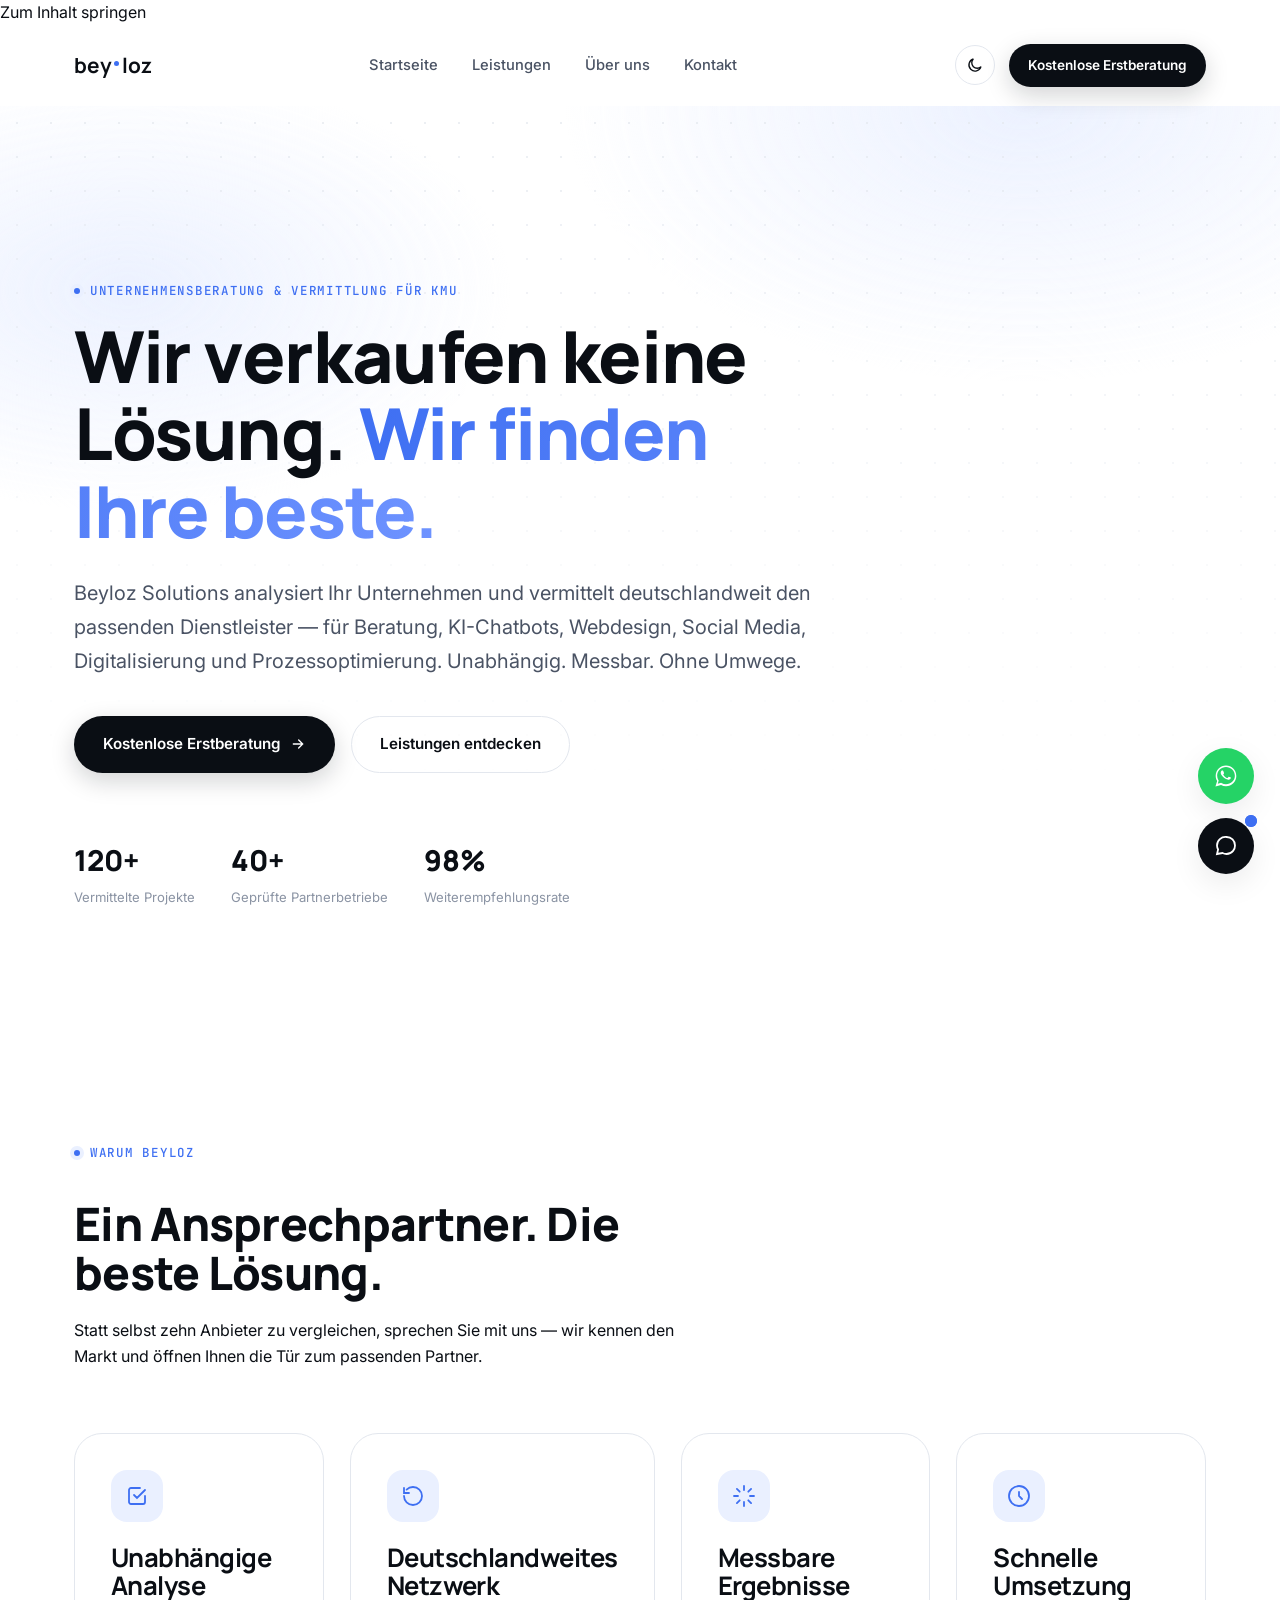
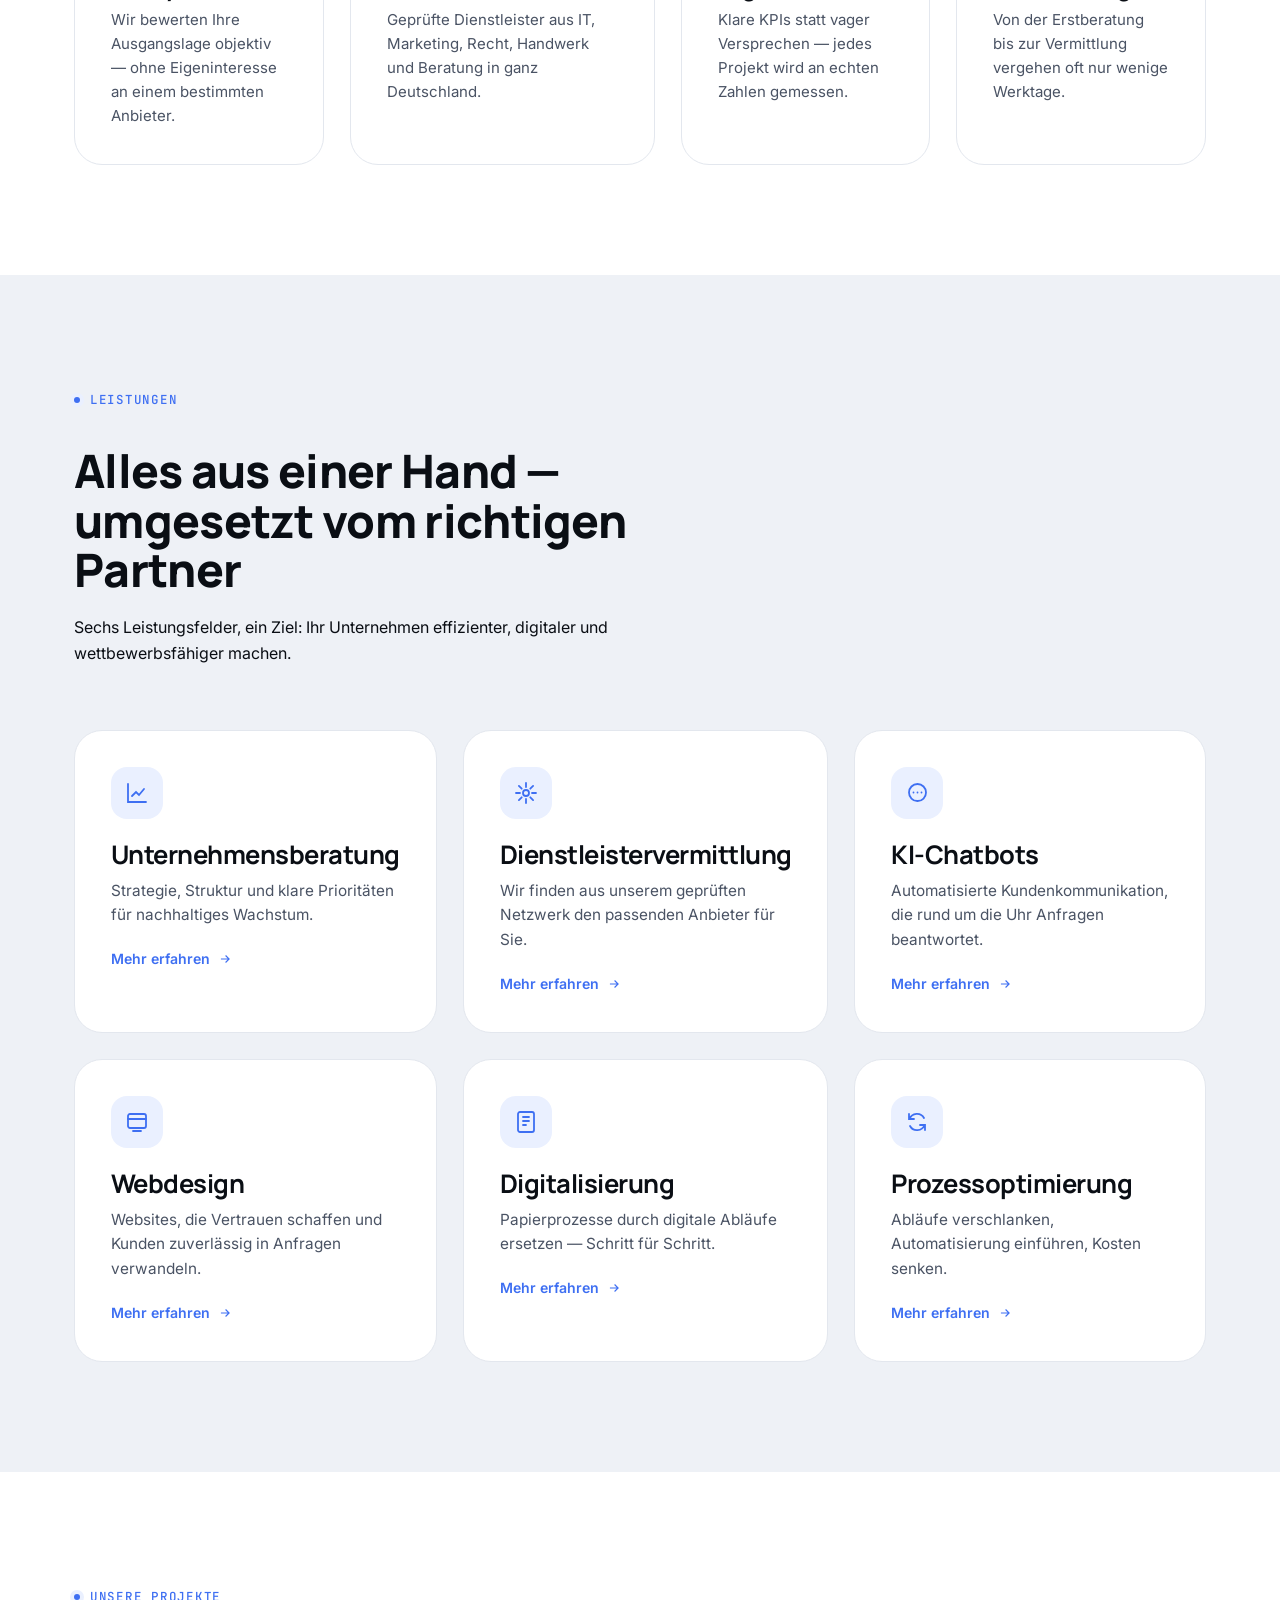
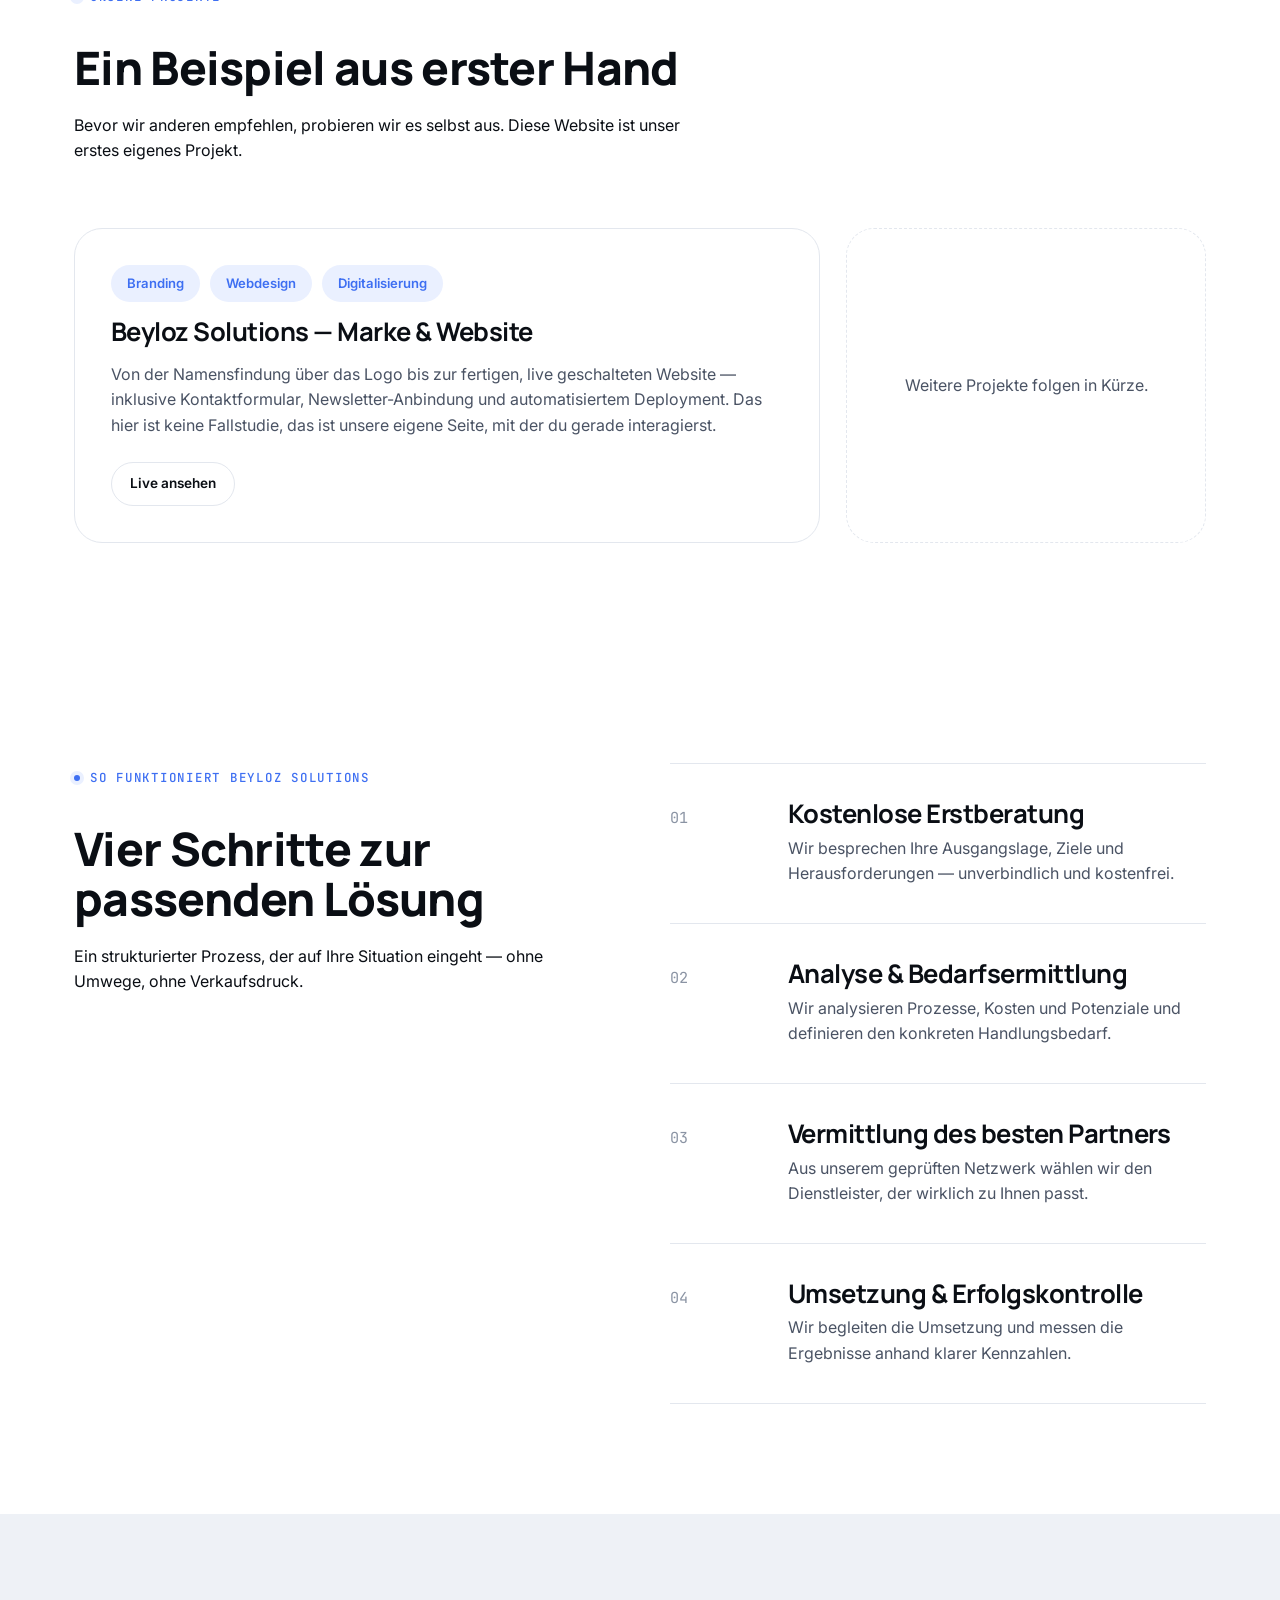
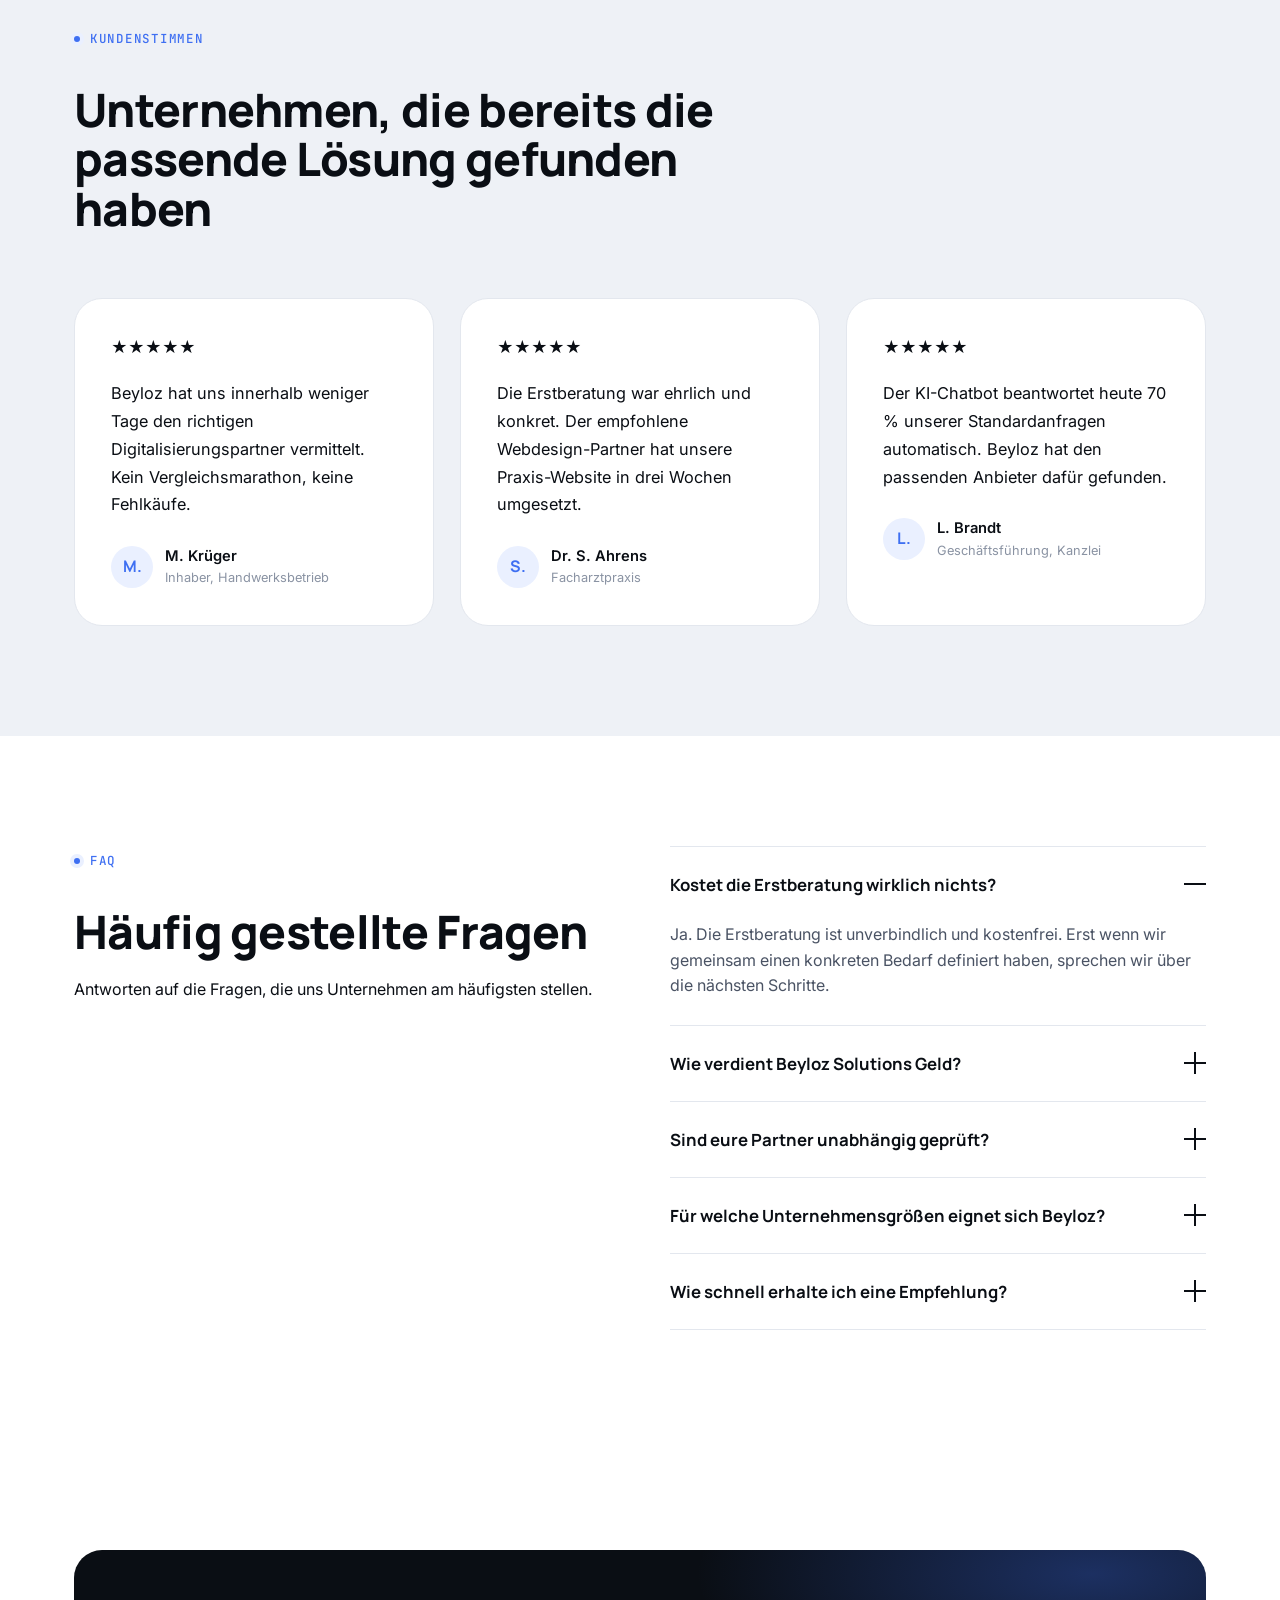
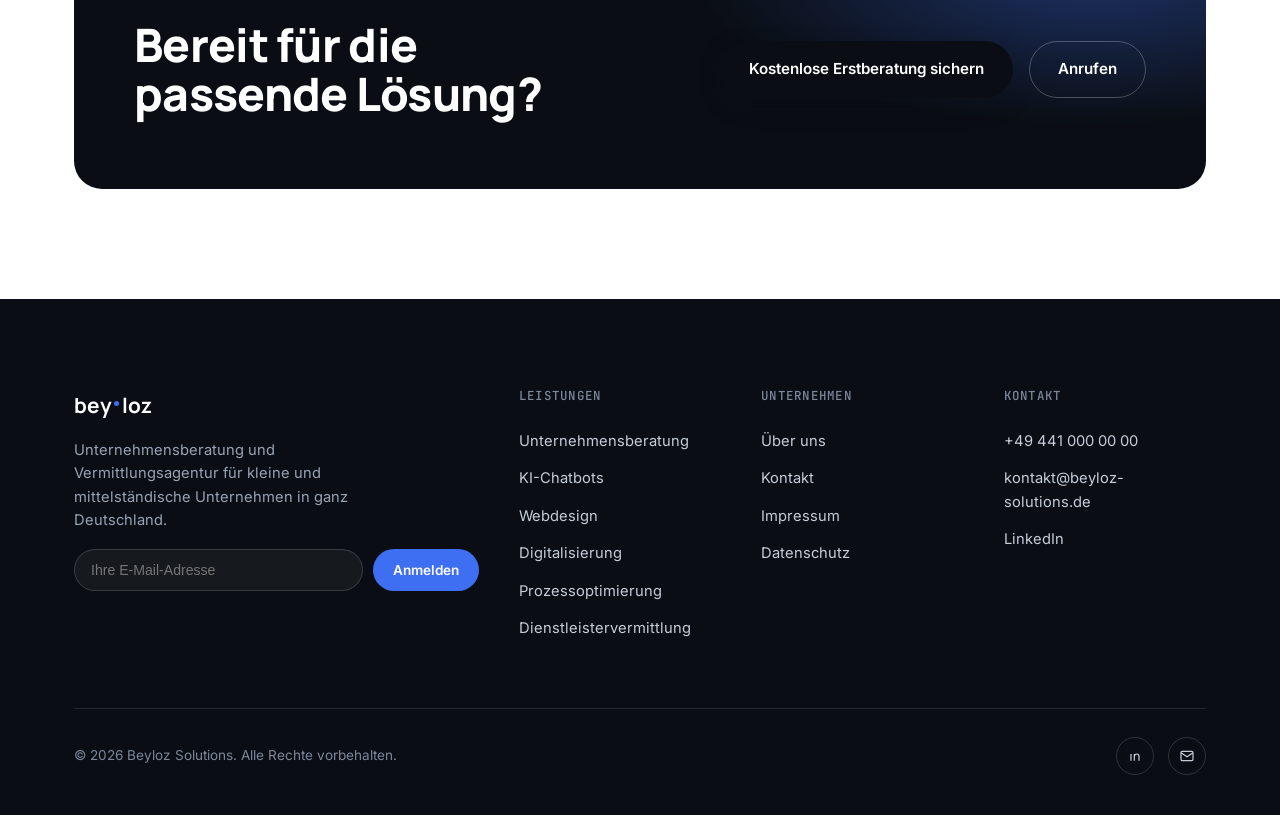
==== commit 1d566bfa: "Projekte-Sektion und Positionierung ergänzen Neue "Unsere Projekte"-Sektion auf der Startseite mit d" ====
--- a/index.html
+++ b/index.html
@@ -49,7 +49,7 @@
       <div class="hero-inner reveal">
         <span class="eyebrow">Unternehmensberatung &amp; Vermittlung für KMU</span>
         <h1 class="mt-16">Wir verkaufen keine Lösung. <em>Wir finden Ihre beste.</em></h1>
-        <p class="lede mt-24">Beyloz Solutions analysiert Ihr Unternehmen und vermittelt deutschlandweit den passenden Dienstleister — für Beratung, KI-Chatbots, Webdesign, Digitalisierung und Prozessoptimierung. Unabhängig. Messbar. Ohne Umwege.</p>
+        <p class="lede mt-24">Beyloz Solutions analysiert Ihr Unternehmen und vermittelt deutschlandweit den passenden Dienstleister — für Beratung, KI-Chatbots, Webdesign, Social Media, Digitalisierung und Prozessoptimierung. Unabhängig. Messbar. Ohne Umwege.</p>
         <div class="hero-actions">
           <a href="kontakt.html" class="btn btn-primary">Kostenlose Erstberatung <svg viewBox="0 0 24 24" fill="none" stroke="currentColor" stroke-width="2" stroke-linecap="round"><path d="M5 12h14M13 6l6 6-6 6"/></svg></a>
           <a href="leistungen/index.html" class="btn btn-secondary">Leistungen entdecken</a>
@@ -148,6 +148,32 @@
           <span class="link-out">Mehr erfahren <svg viewBox="0 0 24 24" width="14" height="14" fill="none" stroke="currentColor" stroke-width="2"><path d="M5 12h14M13 6l6 6-6 6"/></svg></span>
         </a>
 
+      </div>
+    </div>
+  </section>
+
+  <!-- PROJEKTE -->
+  <section class="section">
+    <div class="container">
+      <div class="section-head reveal">
+        <span class="eyebrow">Unsere Projekte</span>
+        <h2>Ein Beispiel aus erster Hand</h2>
+        <p>Bevor wir anderen empfehlen, probieren wir es selbst aus. Diese Website ist unser erstes eigenes Projekt.</p>
+      </div>
+      <div class="grid grid-3">
+        <div class="card reveal" style="grid-column: span 2;">
+          <div class="badge-list">
+            <span class="badge">Branding</span>
+            <span class="badge">Webdesign</span>
+            <span class="badge">Digitalisierung</span>
+          </div>
+          <h3 class="mt-16">Beyloz Solutions — Marke &amp; Website</h3>
+          <p class="mt-16" style="color:var(--text-soft);">Von der Namensfindung über das Logo bis zur fertigen, live geschalteten Website — inklusive Kontaktformular, Newsletter-Anbindung und automatisiertem Deployment. Das hier ist keine Fallstudie, das ist unsere eigene Seite, mit der du gerade interagierst.</p>
+          <a href="index.html" class="btn btn-secondary btn-sm mt-24">Live ansehen</a>
+        </div>
+        <div class="card reveal" style="display:flex; align-items:center; justify-content:center; text-align:center; border-style:dashed; color:var(--text-soft);">
+          <p>Weitere Projekte folgen in Kürze.</p>
+        </div>
       </div>
     </div>
   </section>
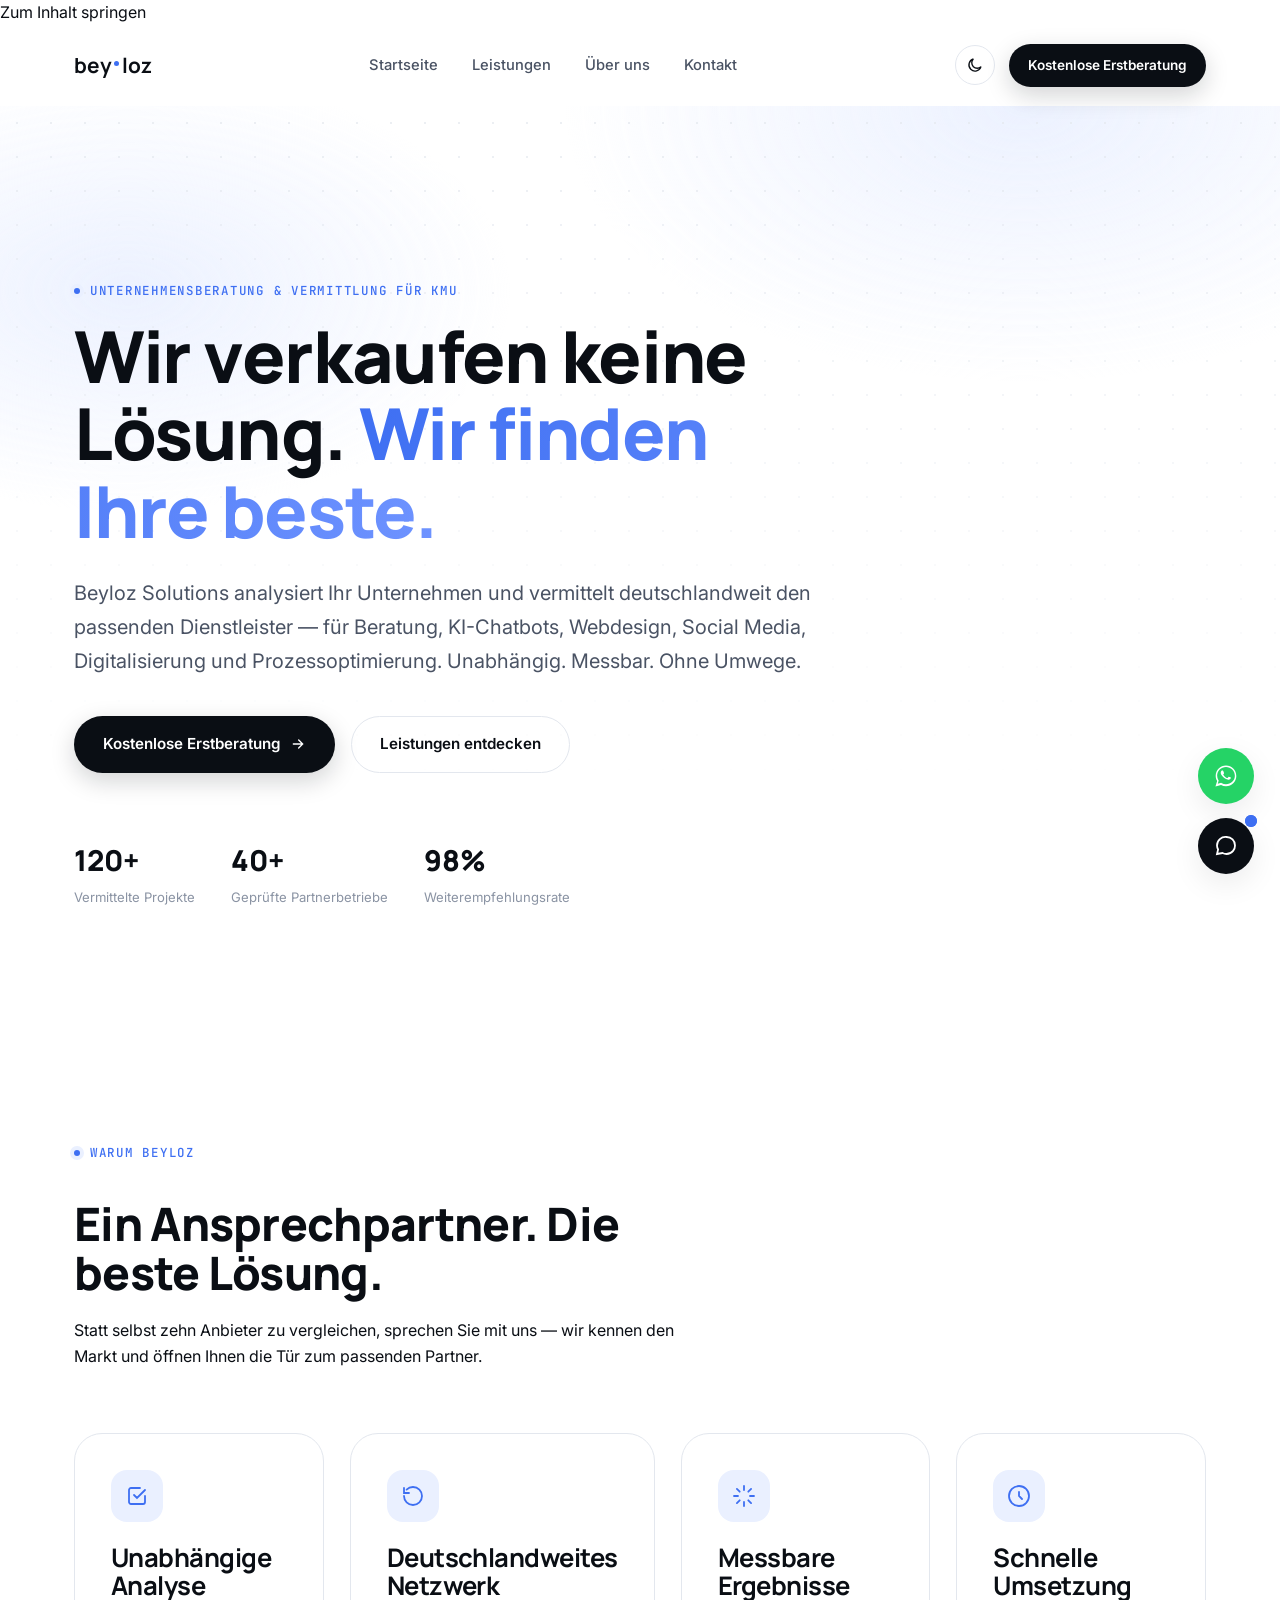
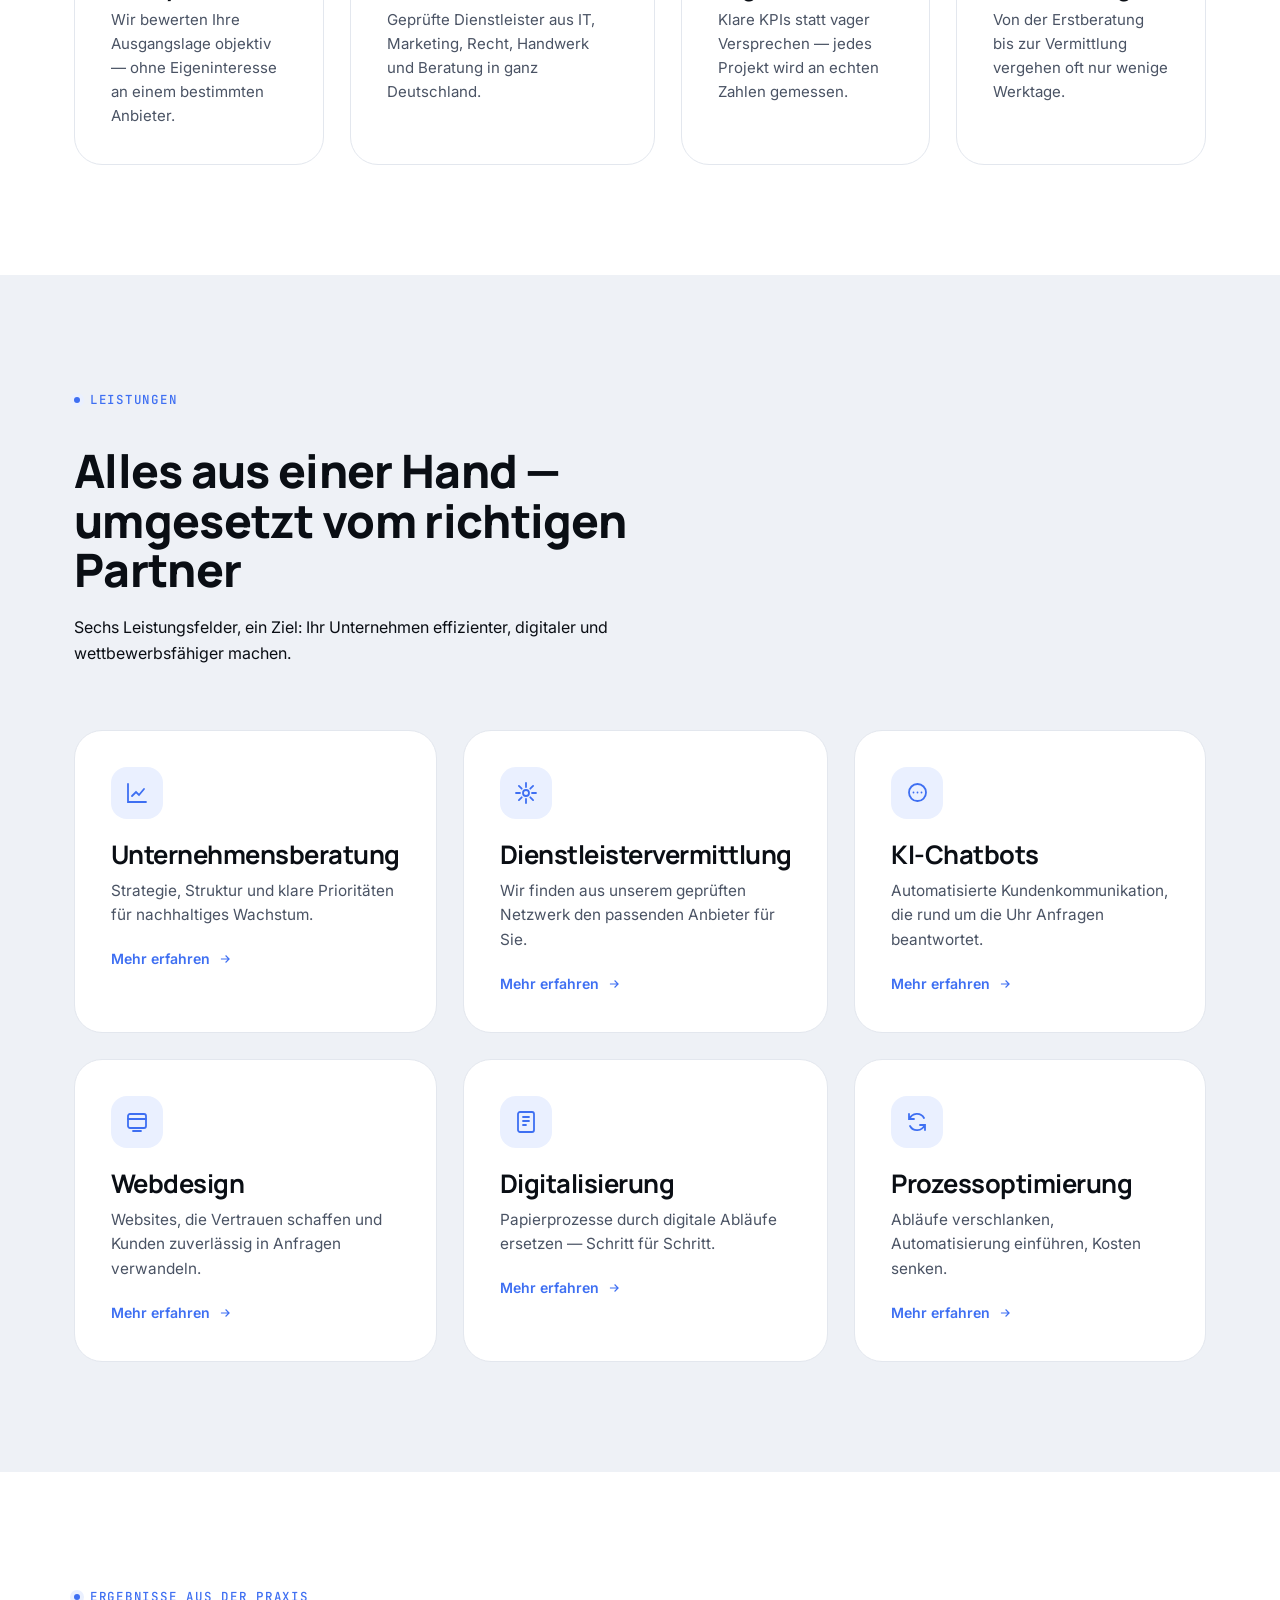
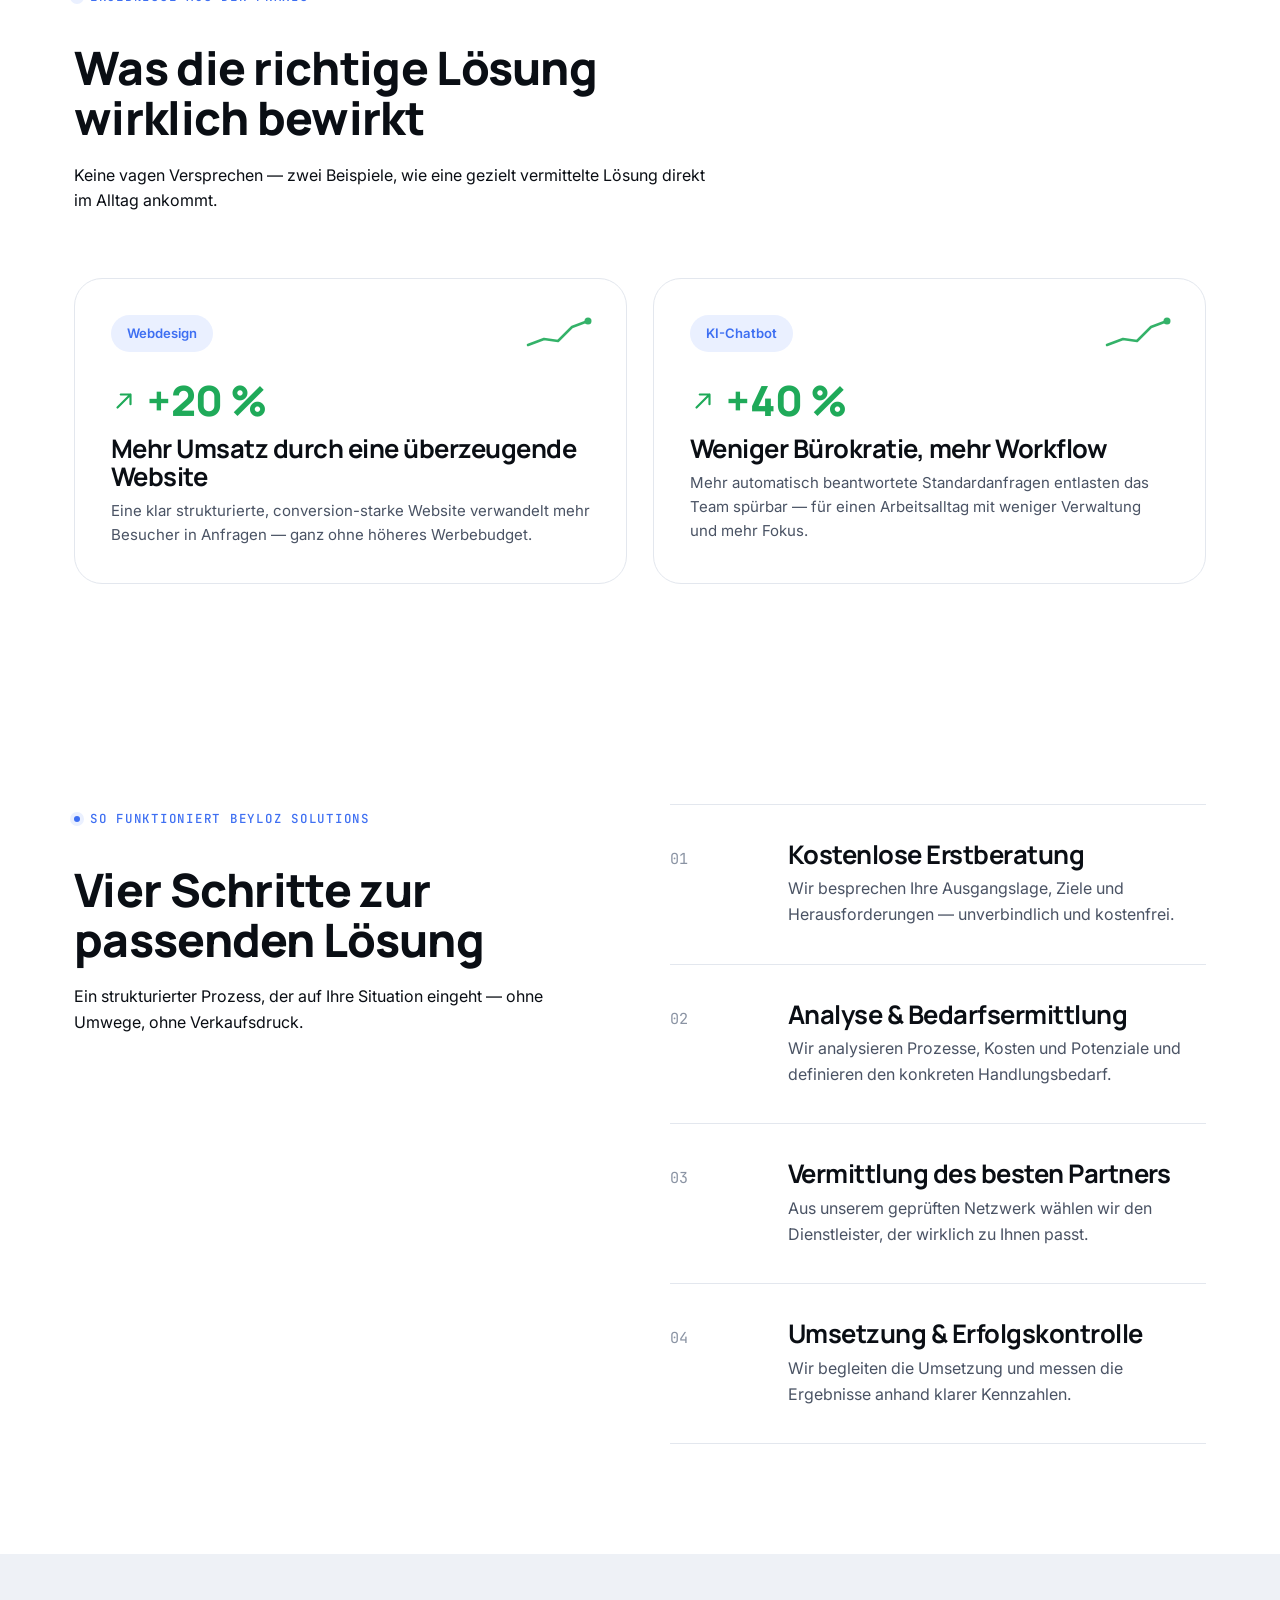
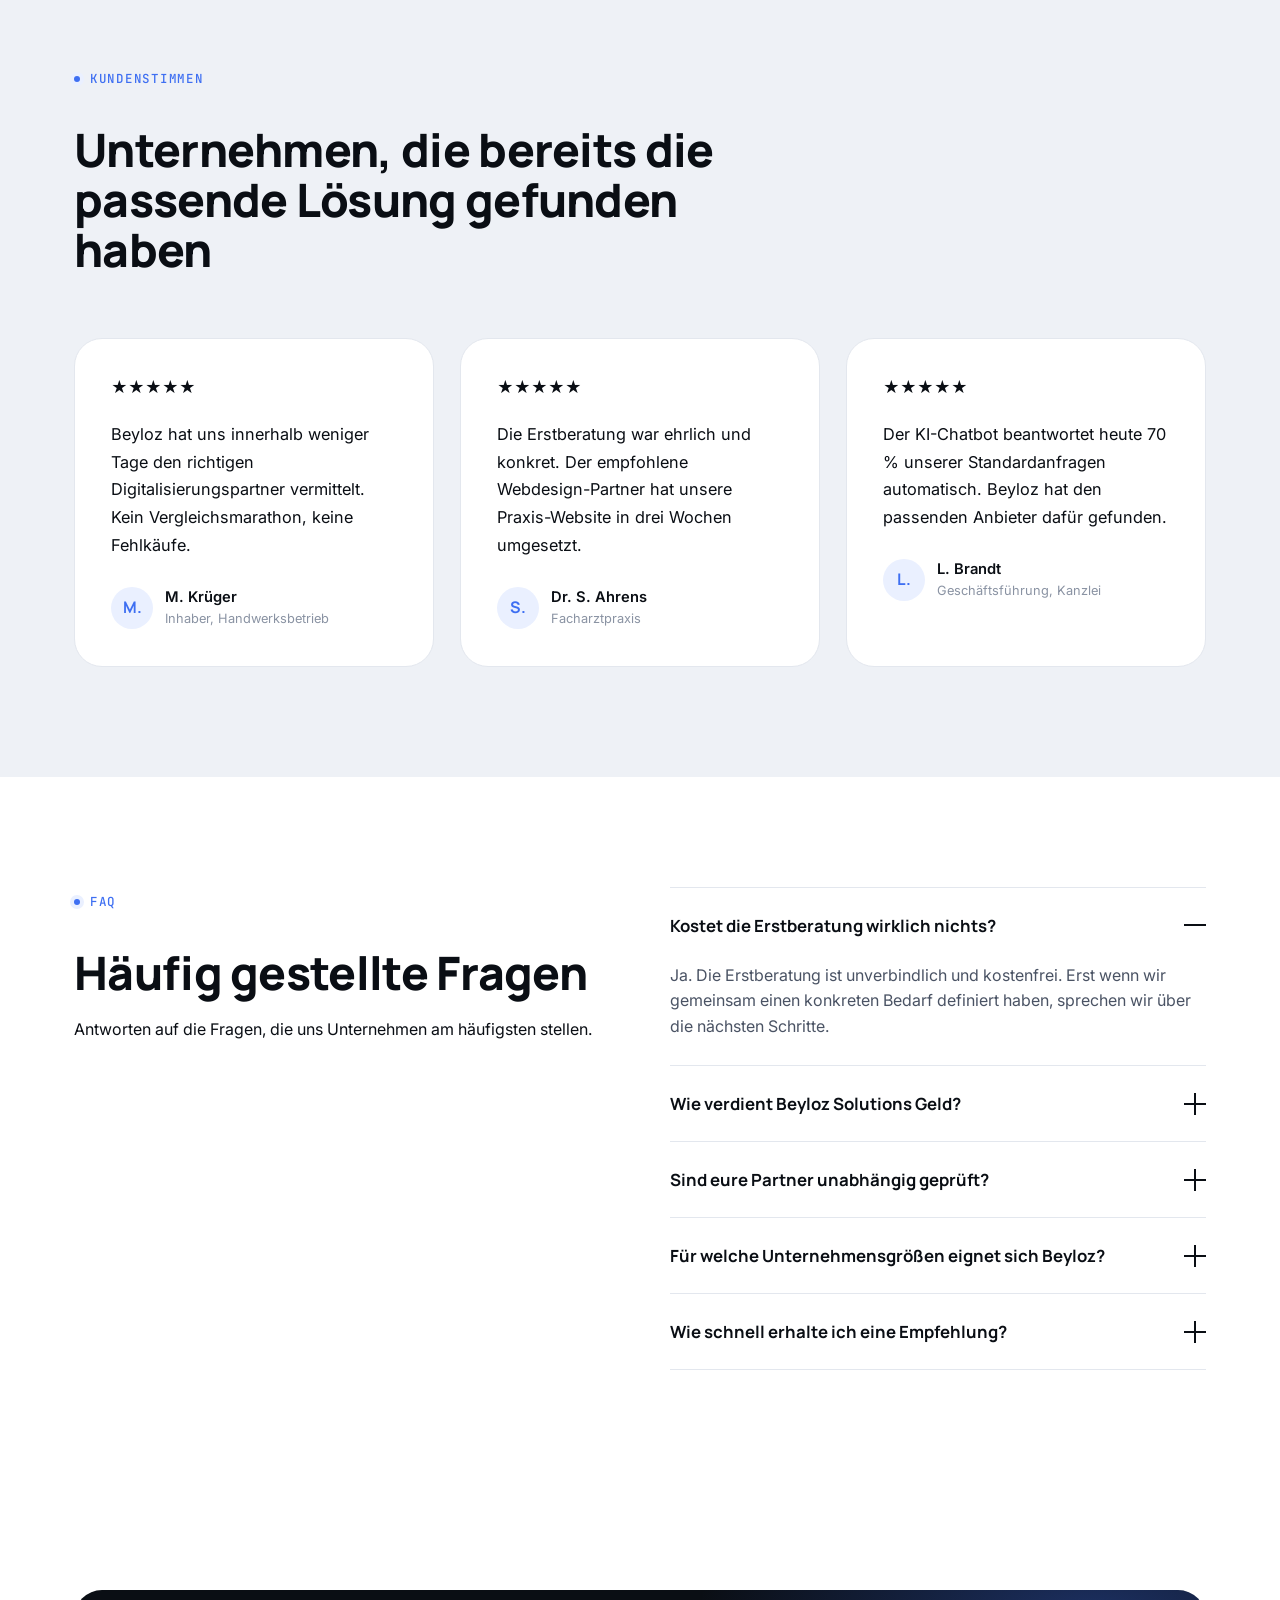
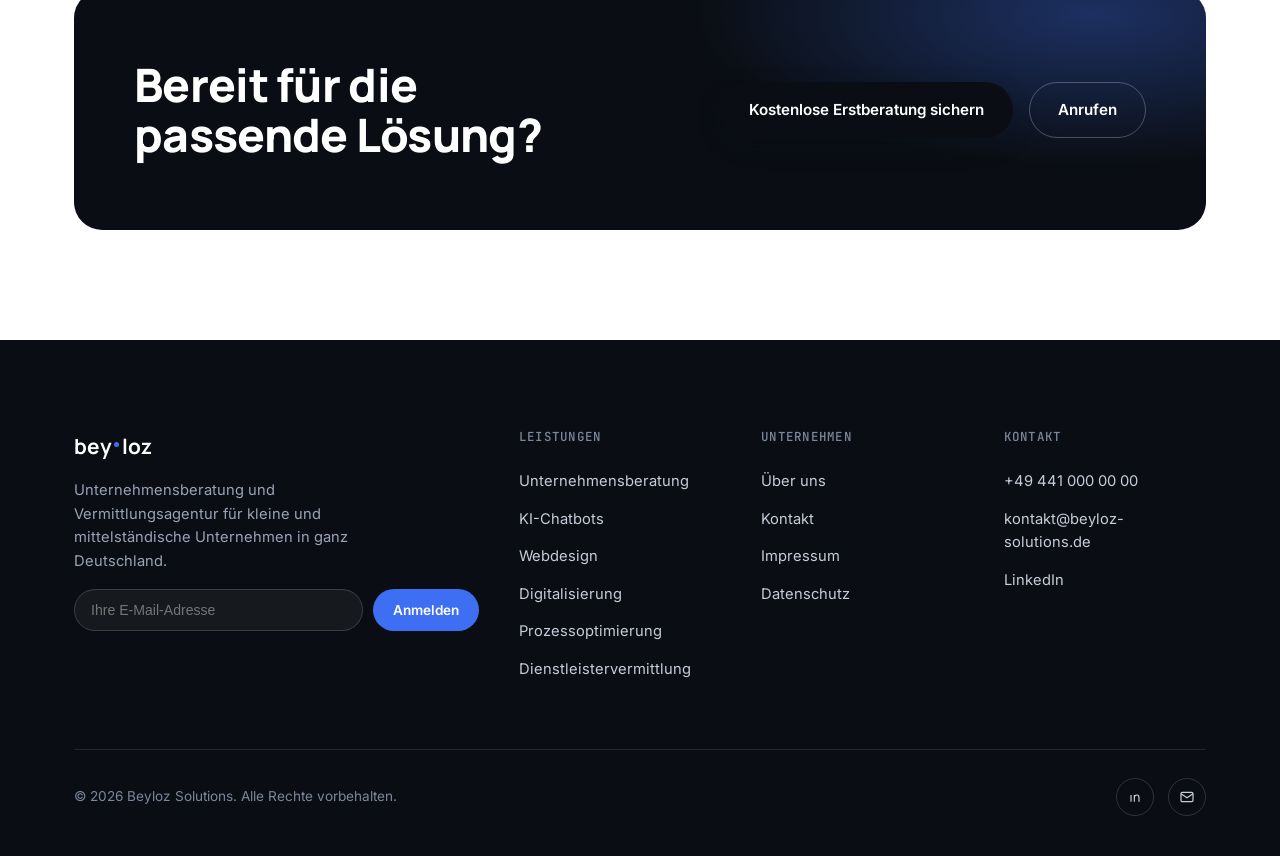
==== commit ad2a3322: "Projekte-Sektion durch Ergebnis-Portfolio mit Kennzahlen ersetzen Ersetzt die "eigene Website als Pr" ====
--- a/index.html
+++ b/index.html
@@ -152,28 +152,52 @@
     </div>
   </section>
 
-  <!-- PROJEKTE -->
+  <!-- PROJEKTE / ERGEBNISSE -->
   <section class="section">
     <div class="container">
       <div class="section-head reveal">
-        <span class="eyebrow">Unsere Projekte</span>
-        <h2>Ein Beispiel aus erster Hand</h2>
-        <p>Bevor wir anderen empfehlen, probieren wir es selbst aus. Diese Website ist unser erstes eigenes Projekt.</p>
-      </div>
-      <div class="grid grid-3">
-        <div class="card reveal" style="grid-column: span 2;">
-          <div class="badge-list">
-            <span class="badge">Branding</span>
+        <span class="eyebrow">Ergebnisse aus der Praxis</span>
+        <h2>Was die richtige Lösung wirklich bewirkt</h2>
+        <p>Keine vagen Versprechen — zwei Beispiele, wie eine gezielt vermittelte Lösung direkt im Alltag ankommt.</p>
+      </div>
+      <div class="grid grid-2">
+
+        <div class="card stat-card reveal">
+          <div class="stat-top">
             <span class="badge">Webdesign</span>
-            <span class="badge">Digitalisierung</span>
-          </div>
-          <h3 class="mt-16">Beyloz Solutions — Marke &amp; Website</h3>
-          <p class="mt-16" style="color:var(--text-soft);">Von der Namensfindung über das Logo bis zur fertigen, live geschalteten Website — inklusive Kontaktformular, Newsletter-Anbindung und automatisiertem Deployment. Das hier ist keine Fallstudie, das ist unsere eigene Seite, mit der du gerade interagierst.</p>
-          <a href="index.html" class="btn btn-secondary btn-sm mt-24">Live ansehen</a>
-        </div>
-        <div class="card reveal" style="display:flex; align-items:center; justify-content:center; text-align:center; border-style:dashed; color:var(--text-soft);">
-          <p>Weitere Projekte folgen in Kürze.</p>
-        </div>
+            <span class="stat-trend" aria-hidden="true">
+              <svg viewBox="0 0 64 32" width="64" height="32" fill="none">
+                <polyline points="2,28 18,22 32,24 46,10 62,4" stroke="var(--success)" stroke-width="2.5" stroke-linecap="round" stroke-linejoin="round"/>
+                <circle cx="62" cy="4" r="3.5" fill="var(--success)"/>
+              </svg>
+            </span>
+          </div>
+          <div class="stat-figure">
+            <svg class="arrow-up" viewBox="0 0 24 24" fill="none" stroke="currentColor" stroke-width="2" stroke-linecap="round" stroke-linejoin="round"><path d="M6 18L18 6M18 6H9M18 6v9"/></svg>
+            <span class="num">+20&nbsp;%</span>
+          </div>
+          <h3>Mehr Umsatz durch eine überzeugende Website</h3>
+          <p class="mt-8" style="color:var(--text-soft);font-size:0.94rem;">Eine klar strukturierte, conversion-starke Website verwandelt mehr Besucher in Anfragen — ganz ohne höheres Werbebudget.</p>
+        </div>
+
+        <div class="card stat-card reveal">
+          <div class="stat-top">
+            <span class="badge">KI-Chatbot</span>
+            <span class="stat-trend" aria-hidden="true">
+              <svg viewBox="0 0 64 32" width="64" height="32" fill="none">
+                <polyline points="2,28 18,22 32,24 46,10 62,4" stroke="var(--success)" stroke-width="2.5" stroke-linecap="round" stroke-linejoin="round"/>
+                <circle cx="62" cy="4" r="3.5" fill="var(--success)"/>
+              </svg>
+            </span>
+          </div>
+          <div class="stat-figure">
+            <svg class="arrow-up" viewBox="0 0 24 24" fill="none" stroke="currentColor" stroke-width="2" stroke-linecap="round" stroke-linejoin="round"><path d="M6 18L18 6M18 6H9M18 6v9"/></svg>
+            <span class="num">+40&nbsp;%</span>
+          </div>
+          <h3>Weniger Bürokratie, mehr Workflow</h3>
+          <p class="mt-8" style="color:var(--text-soft);font-size:0.94rem;">Mehr automatisch beantwortete Standardanfragen entlasten das Team spürbar — für einen Arbeitsalltag mit weniger Verwaltung und mehr Fokus.</p>
+        </div>
+
       </div>
     </div>
   </section>
--- a/assets/styles.css
+++ b/assets/styles.css
@@ -19,6 +19,9 @@
   --accent:     #3E6FF2;   /* Beyloz Blue */
   --accent-2:   #6E93FF;
   --accent-ice: #EAF0FF;
+  --success:      #1FAA59; /* growth / result green */
+  --success-2:    #34C97A;
+  --success-ice:  #E6F7EC;
 
   --bg:        var(--white);
   --bg-alt:    var(--mist);
@@ -56,6 +59,8 @@
   --glass-bg:  rgba(23,28,36,0.55);
   --glass-brd: rgba(255,255,255,0.08);
   --accent-ice: #131B2E;
+  --success:     #34D399;
+  --success-ice: #0F2A1E;
 }
 
 *,*::before,*::after{ box-sizing:border-box; }
@@ -479,6 +484,17 @@
 .text-center{ text-align:center; margin-left:auto; margin-right:auto; }
 .badge-list{ display:flex; flex-wrap:wrap; gap:10px; }
 .badge{ padding:8px 16px; border-radius:999px; background:var(--accent-ice); color:var(--accent); font-size:0.82rem; font-weight:600; }
+.badge-success{ background:var(--success-ice); color:var(--success); }
+
+/* ---- Stat / portfolio cards (growth results) ---- */
+.stat-card{ position:relative; overflow:hidden; }
+.stat-top{ display:flex; align-items:center; justify-content:space-between; gap:12px; }
+.stat-trend{ display:flex; align-items:center; opacity:0.9; }
+.stat-trend svg{ overflow:visible; }
+.stat-figure{ display:flex; align-items:center; gap:10px; margin-top:28px; }
+.stat-figure .arrow-up{ width:26px; height:26px; flex-shrink:0; color:var(--success); }
+.stat-figure .num{ font-family:var(--ff-display); font-weight:800; font-size:2.6rem; line-height:1; color:var(--success); letter-spacing:-0.01em; }
+.stat-card h3{ margin-top:14px; }
 .legal h2{ font-size:1.4rem; margin-top:44px; margin-bottom:14px; }
 .legal p, .legal li{ color:var(--text-soft); margin-bottom:10px; }
 .legal ul{ list-style:disc; padding-left:22px; }
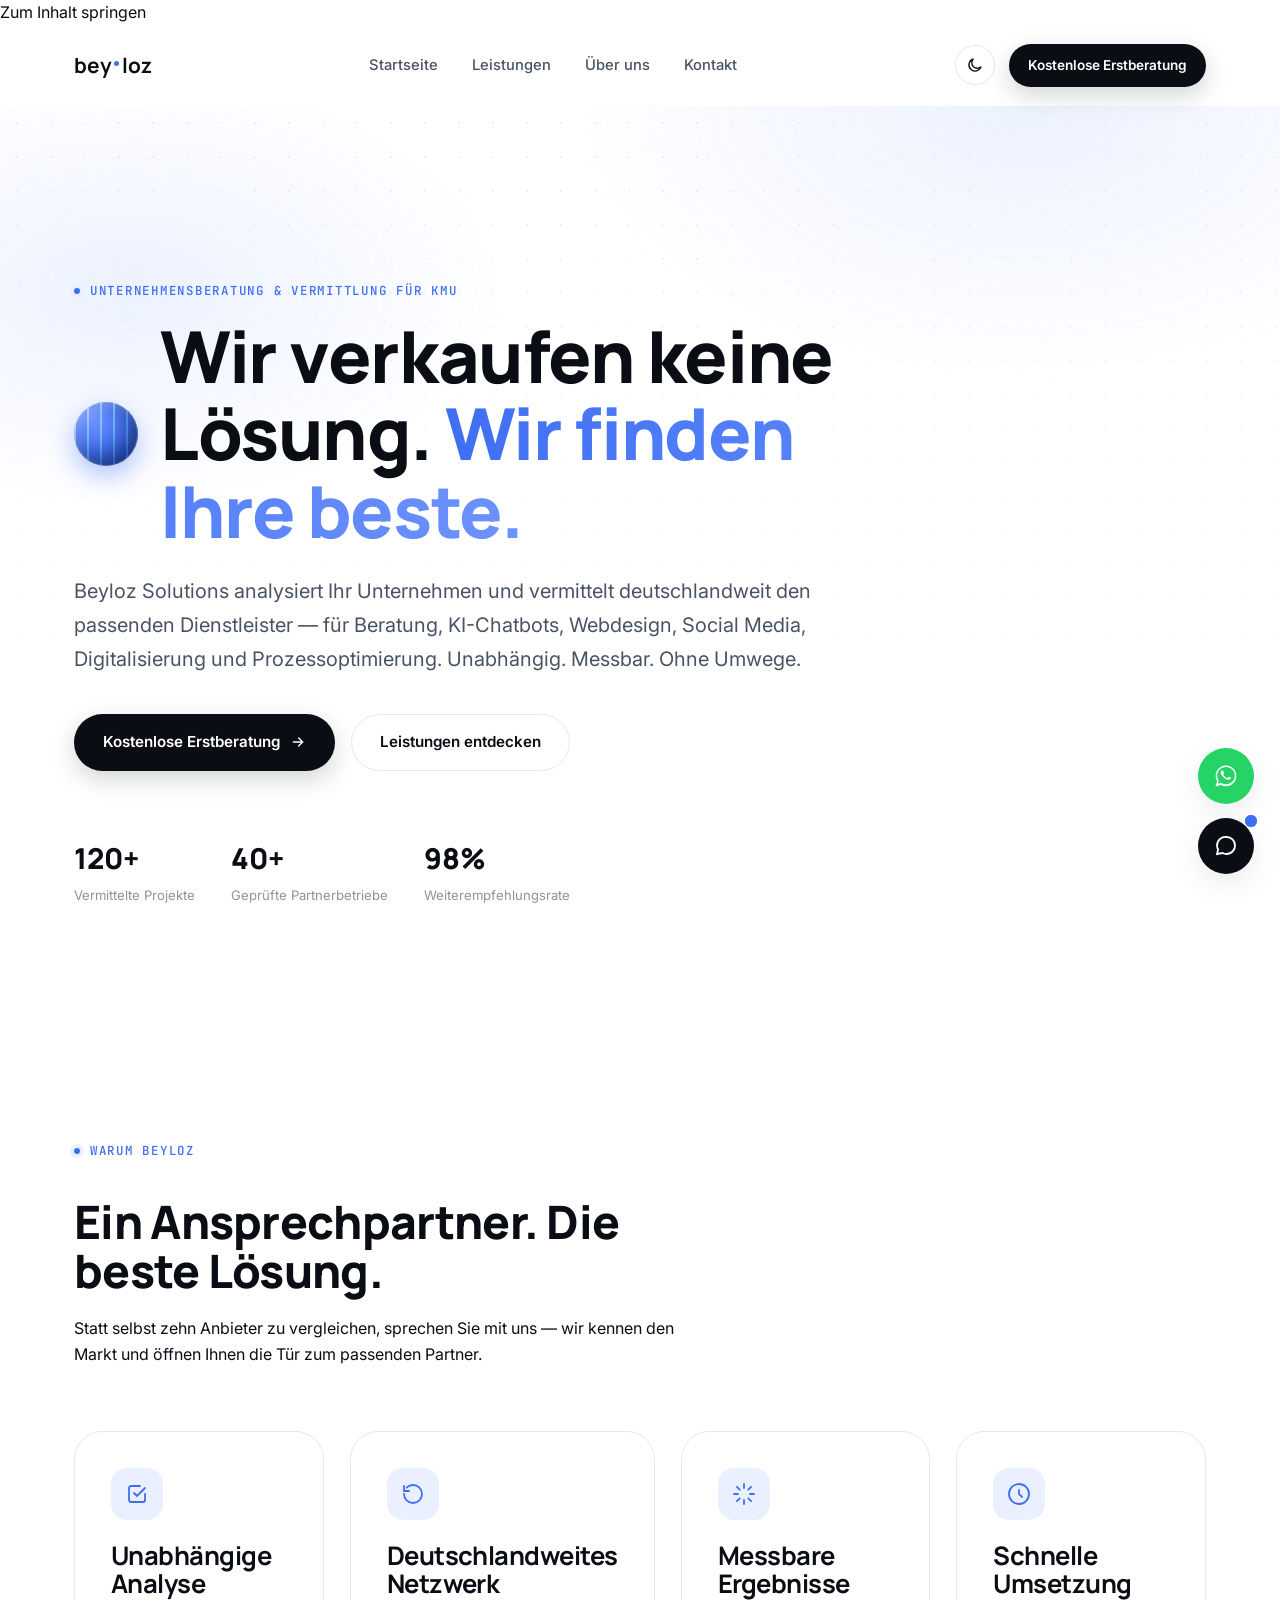
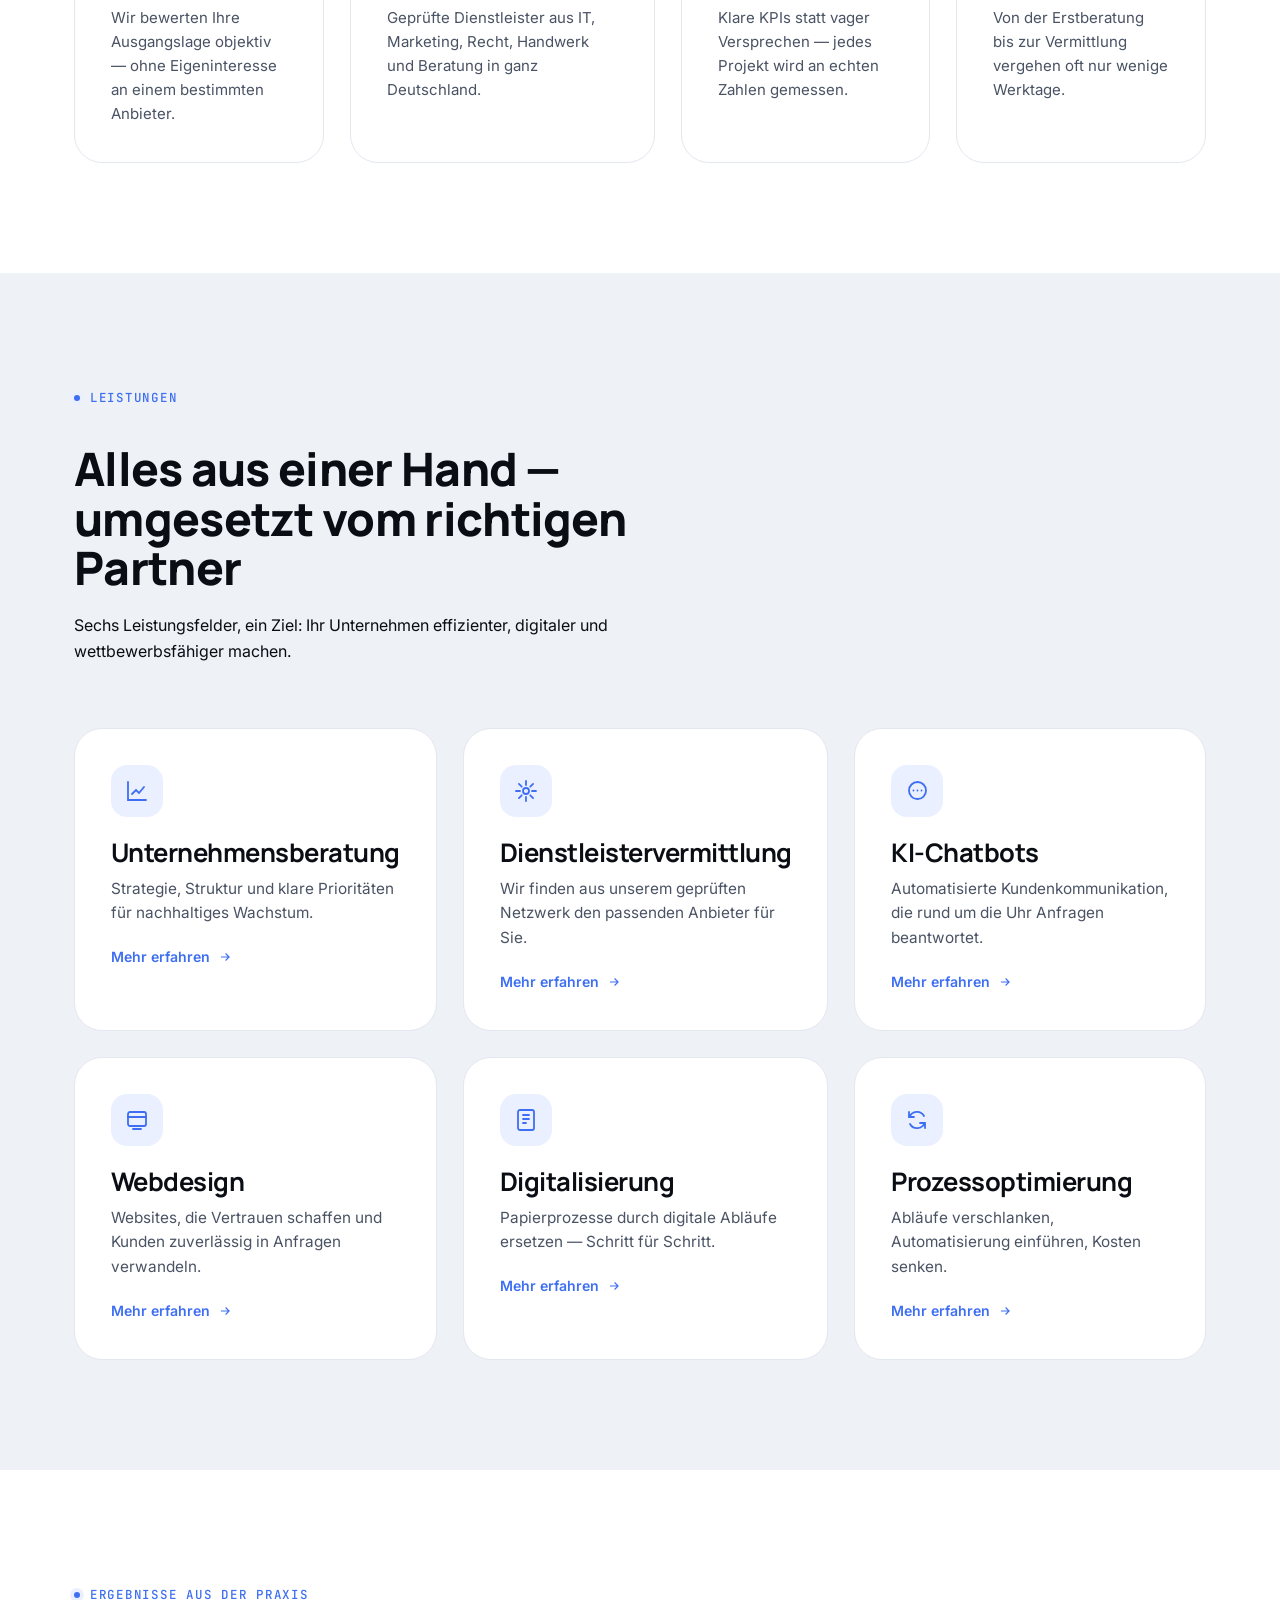
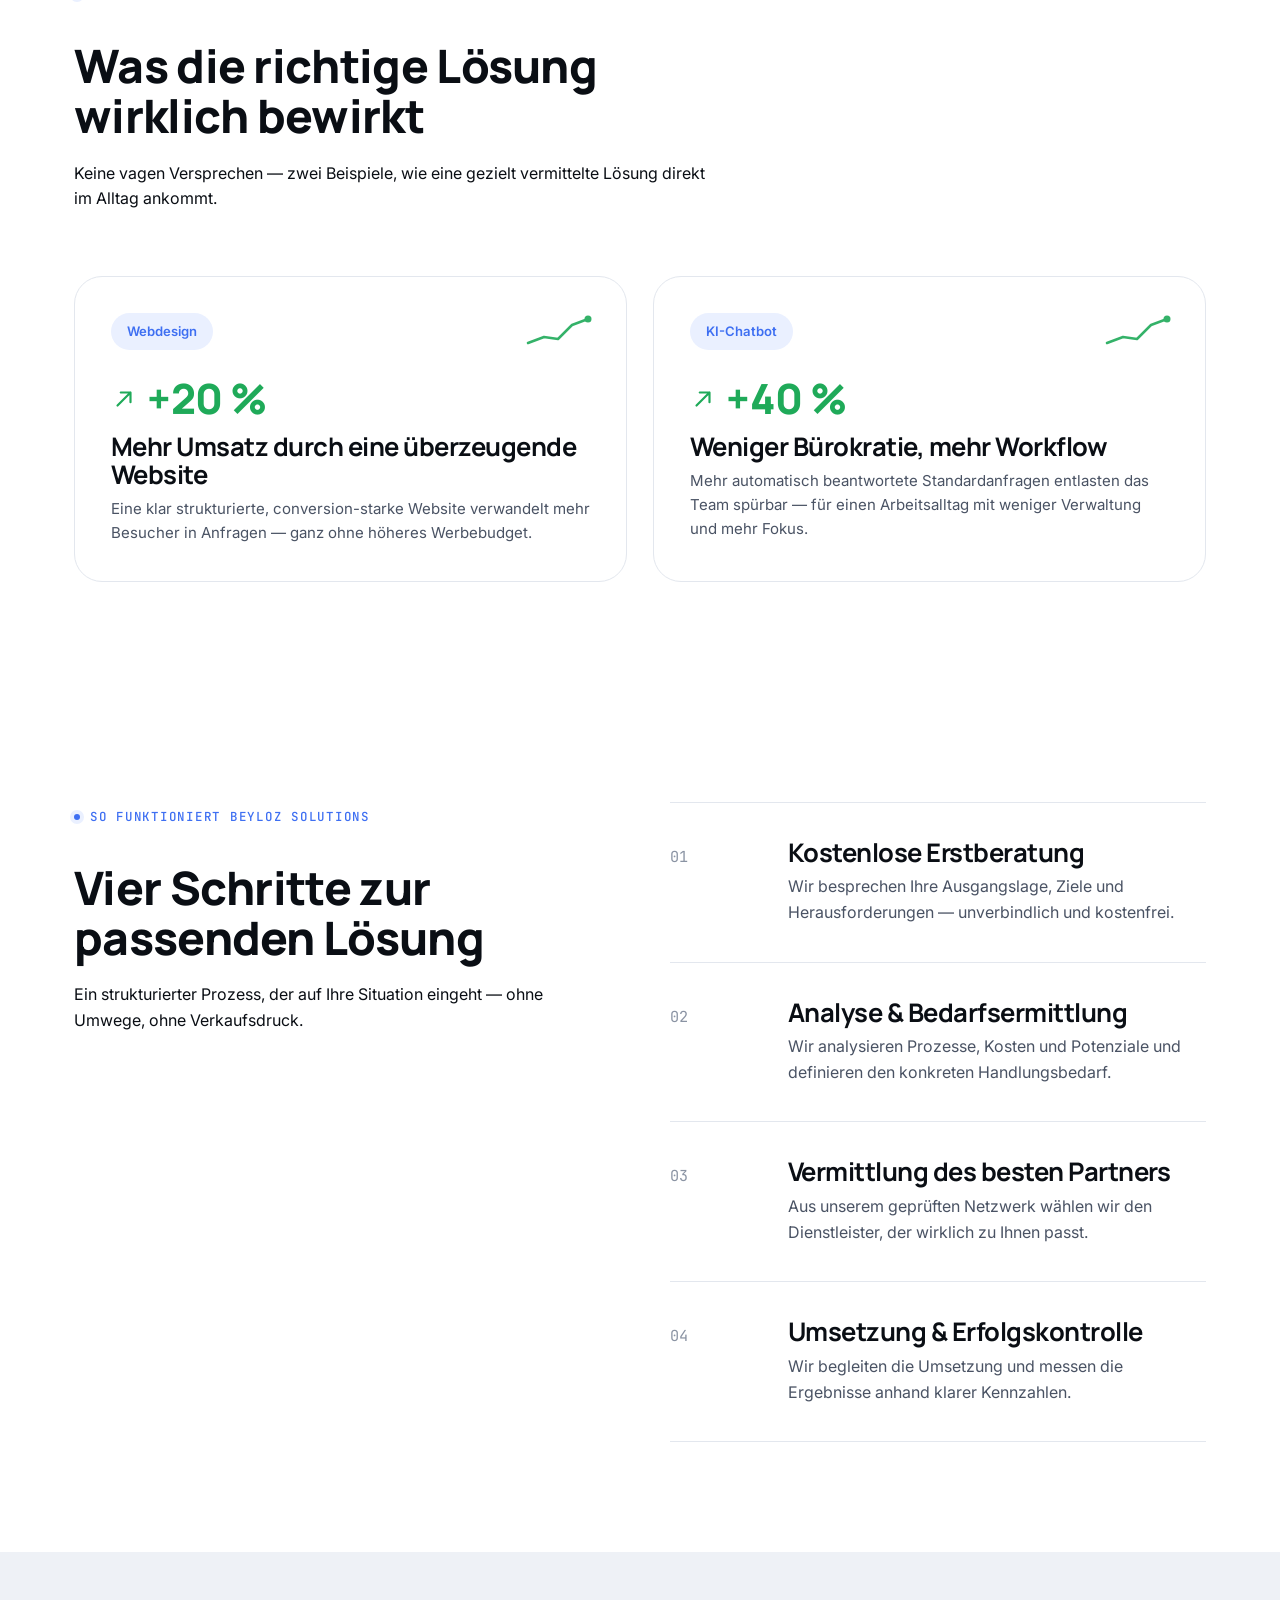
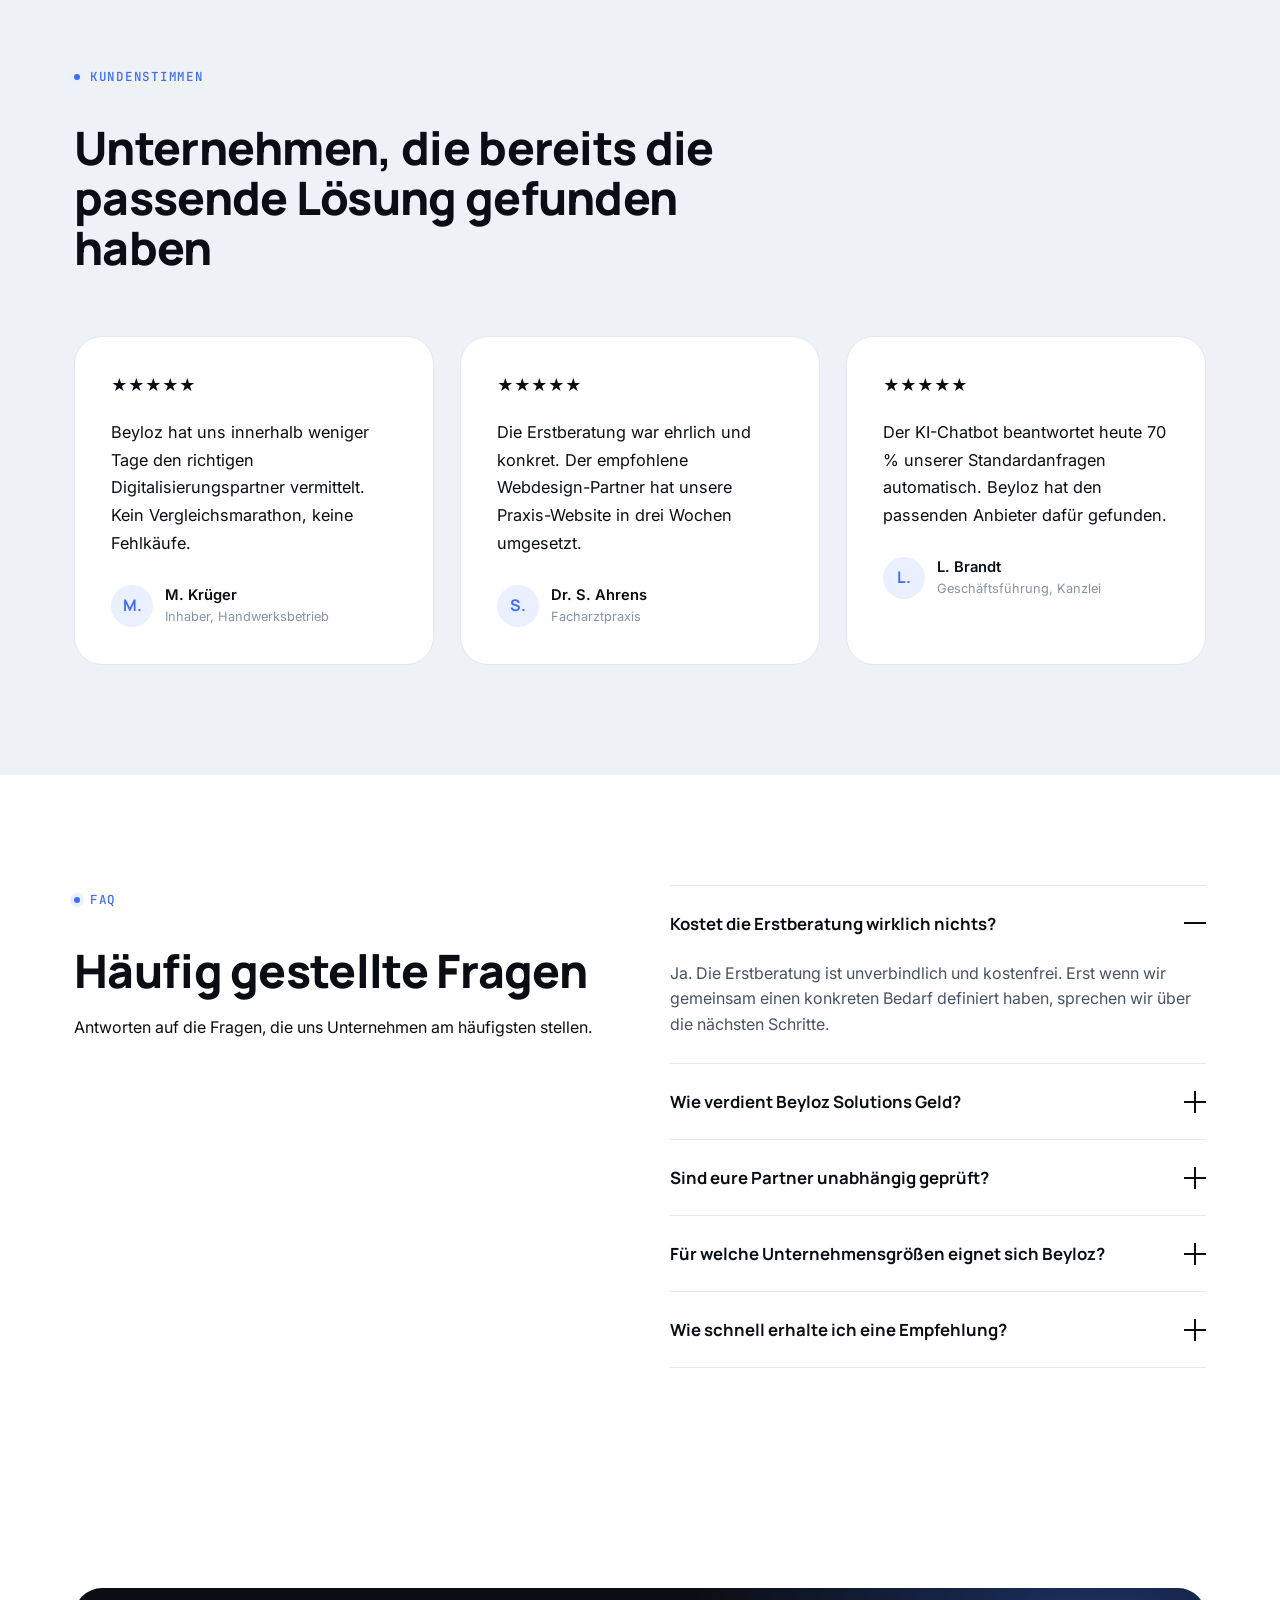
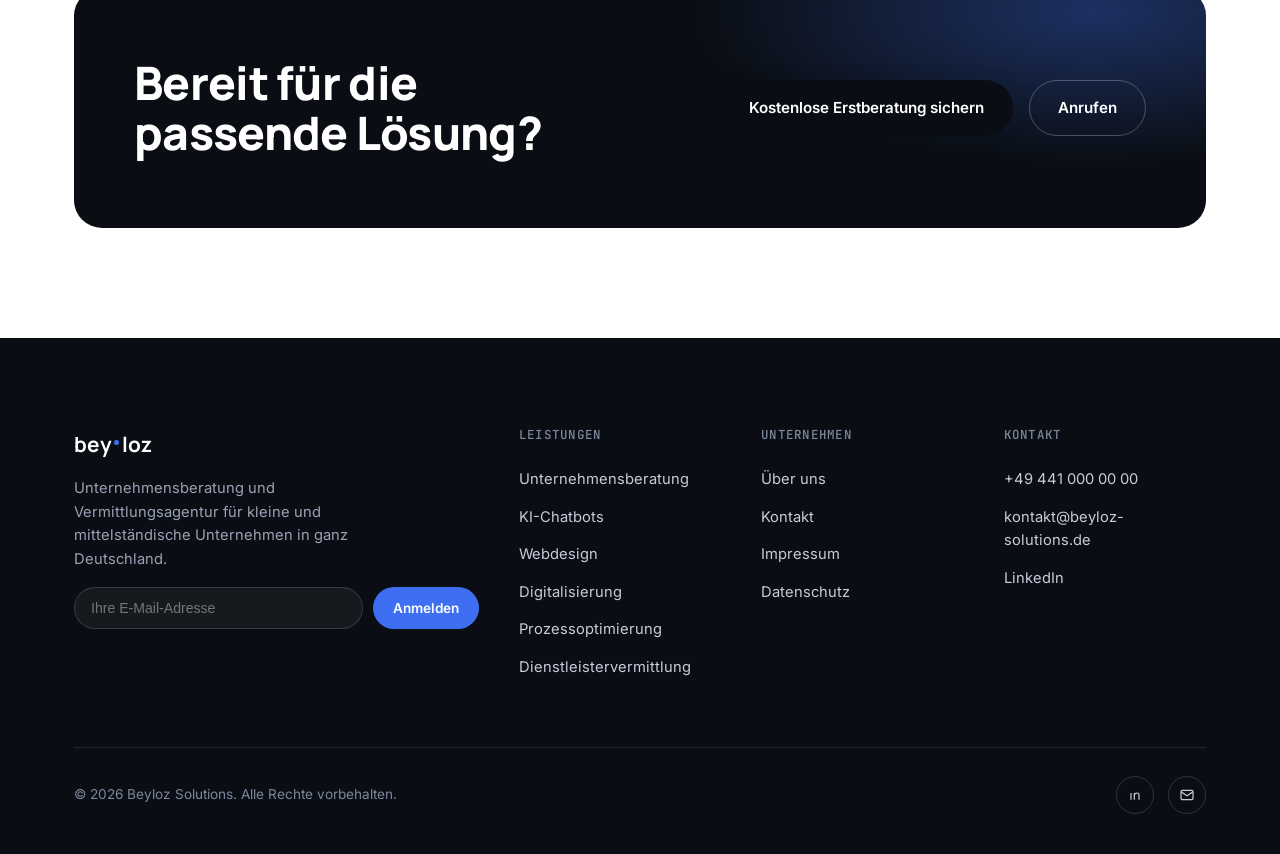
==== commit 1aa0613f: "Rotierenden Globus neben der Hero-Headline ergänzen Fügt ein CSS-animiertes Globus-Element links neb" ====
--- a/index.html
+++ b/index.html
@@ -48,7 +48,10 @@
     <div class="container">
       <div class="hero-inner reveal">
         <span class="eyebrow">Unternehmensberatung &amp; Vermittlung für KMU</span>
-        <h1 class="mt-16">Wir verkaufen keine Lösung. <em>Wir finden Ihre beste.</em></h1>
+        <div class="hero-title-row mt-16">
+          <span class="hero-globe" aria-hidden="true"></span>
+          <h1>Wir verkaufen keine Lösung. <em>Wir finden Ihre beste.</em></h1>
+        </div>
         <p class="lede mt-24">Beyloz Solutions analysiert Ihr Unternehmen und vermittelt deutschlandweit den passenden Dienstleister — für Beratung, KI-Chatbots, Webdesign, Social Media, Digitalisierung und Prozessoptimierung. Unabhängig. Messbar. Ohne Umwege.</p>
         <div class="hero-actions">
           <a href="kontakt.html" class="btn btn-primary">Kostenlose Erstberatung <svg viewBox="0 0 24 24" fill="none" stroke="currentColor" stroke-width="2" stroke-linecap="round"><path d="M5 12h14M13 6l6 6-6 6"/></svg></a>
--- a/assets/styles.css
+++ b/assets/styles.css
@@ -281,6 +281,45 @@
   background:linear-gradient(100deg, var(--accent), var(--accent-2));
   -webkit-background-clip:text; background-clip:text; color:transparent;
 }
+
+/* ---- Hero globe (spinning earth next to the headline) ---- */
+.hero-title-row{ display:flex; align-items:center; gap:22px; }
+.hero-title-row h1{ margin-bottom:0; }
+.hero-globe{
+  flex-shrink:0;
+  width:64px; height:64px;
+  border-radius:50%;
+  position:relative;
+  overflow:hidden;
+  background:radial-gradient(circle at 30% 26%, var(--accent-2) 0%, var(--accent) 55%, #1B3A9C 100%);
+  box-shadow:
+    inset -10px -10px 20px rgba(0,0,0,0.35),
+    inset 4px 4px 10px rgba(255,255,255,0.25),
+    0 10px 26px rgba(62,111,242,0.4);
+}
+.hero-globe::before{
+  content:"";
+  position:absolute; inset:0;
+  background-image:repeating-linear-gradient(90deg, rgba(255,255,255,0.45) 0px, rgba(255,255,255,0.45) 2px, transparent 2px, transparent 13px);
+  background-size:200% 100%;
+  mix-blend-mode:overlay;
+  animation:hero-globe-spin 7s linear infinite;
+}
+.hero-globe::after{
+  content:"";
+  position:absolute; inset:0;
+  border-radius:50%;
+  box-shadow:inset 0 0 0 1px rgba(255,255,255,0.18);
+}
+@keyframes hero-globe-spin{
+  from{ background-position:0 0; }
+  to{ background-position:-200% 0; }
+}
+@media (max-width:640px){
+  .hero-title-row{ gap:14px; }
+  .hero-globe{ width:44px; height:44px; }
+}
+
 .hero-actions{ display:flex; gap:16px; margin-top:38px; flex-wrap:wrap; }
 .hero-meta{ display:flex; gap:36px; margin-top:64px; flex-wrap:wrap; }
 .hero-meta-item{ display:flex; flex-direction:column; gap:4px; }
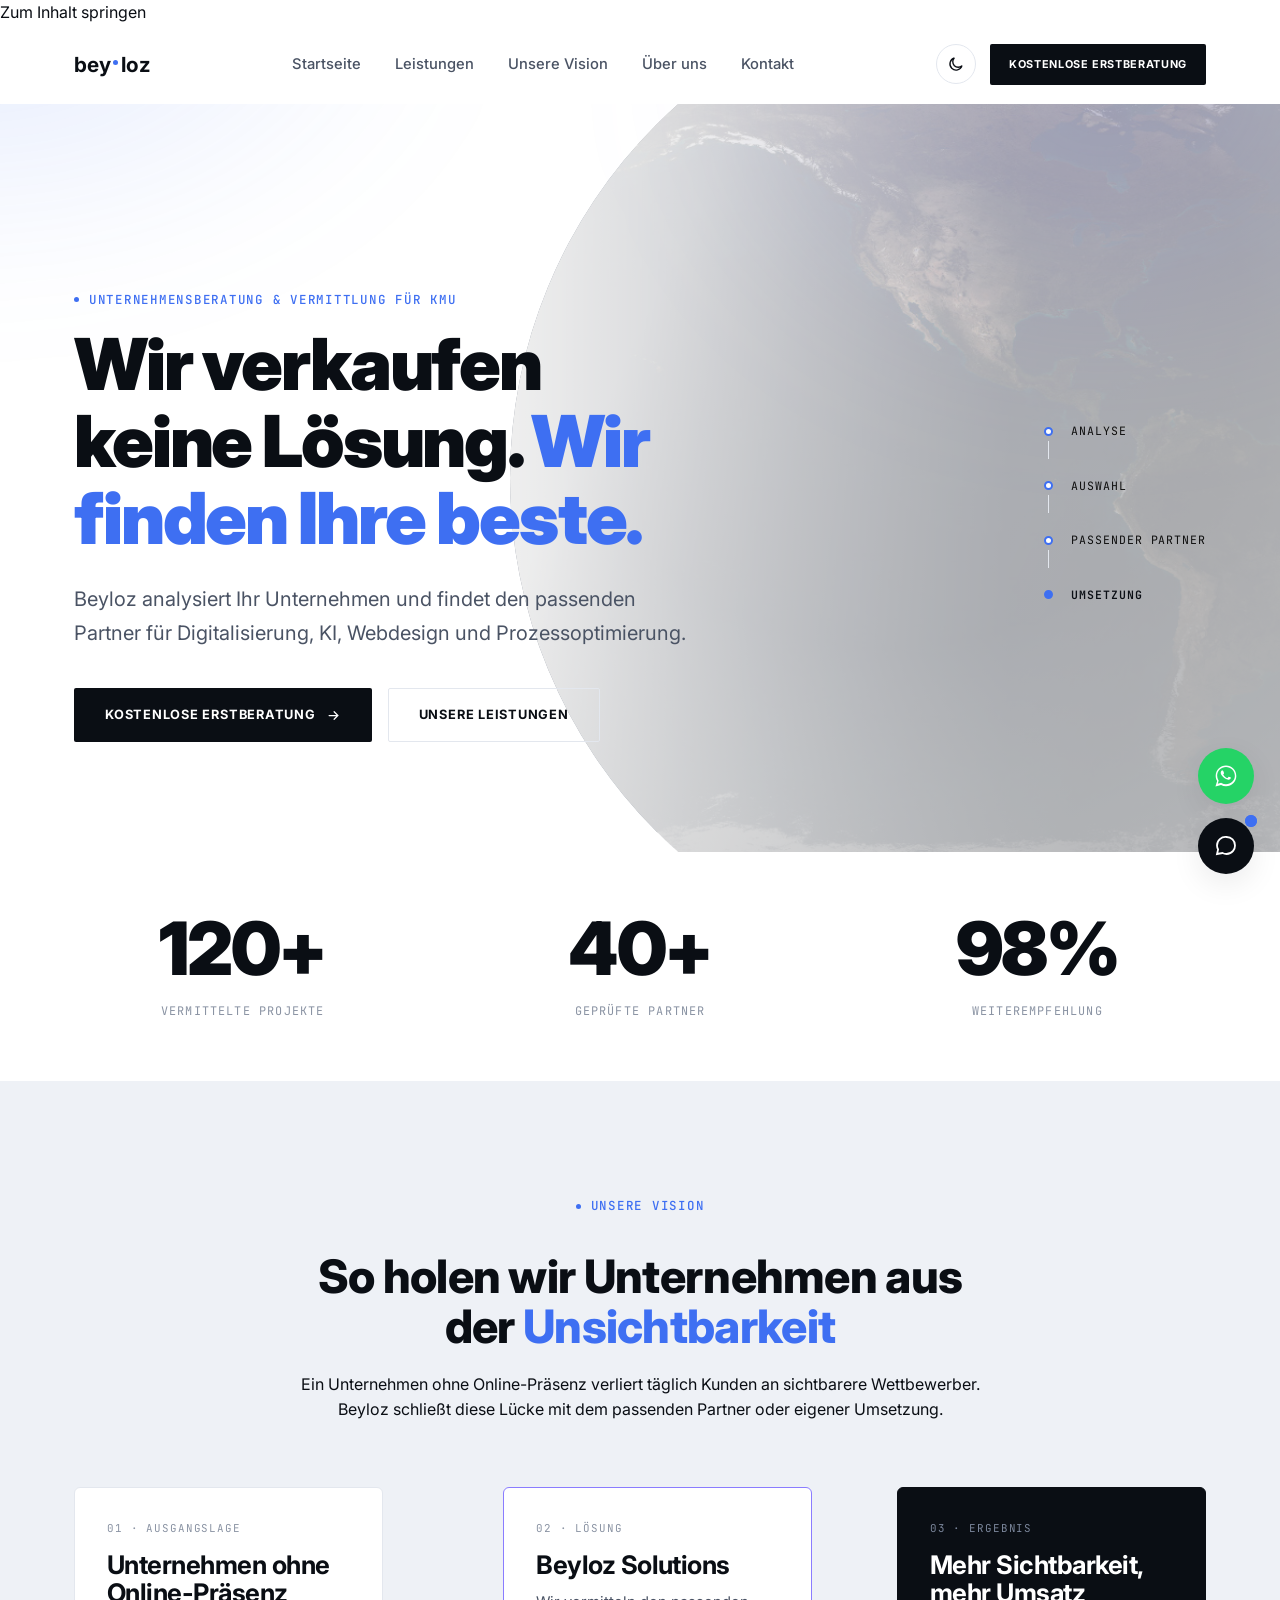
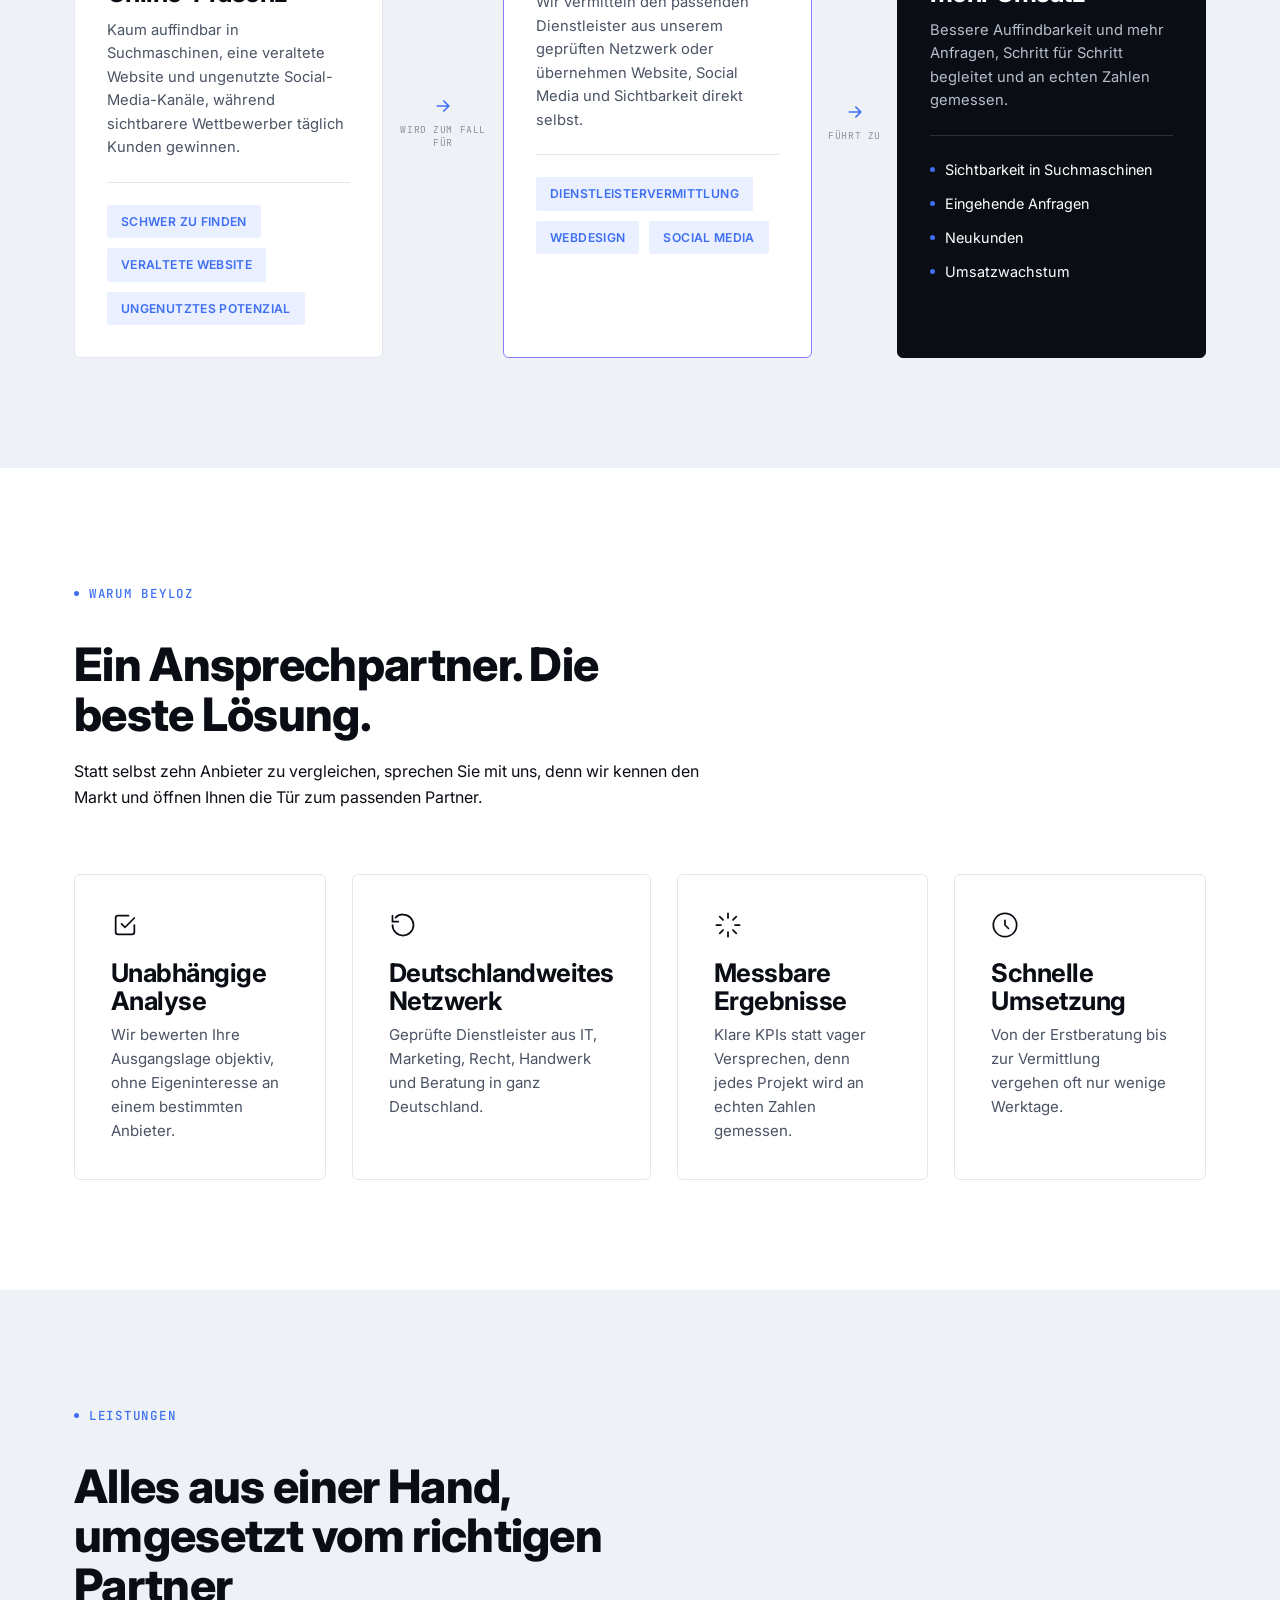
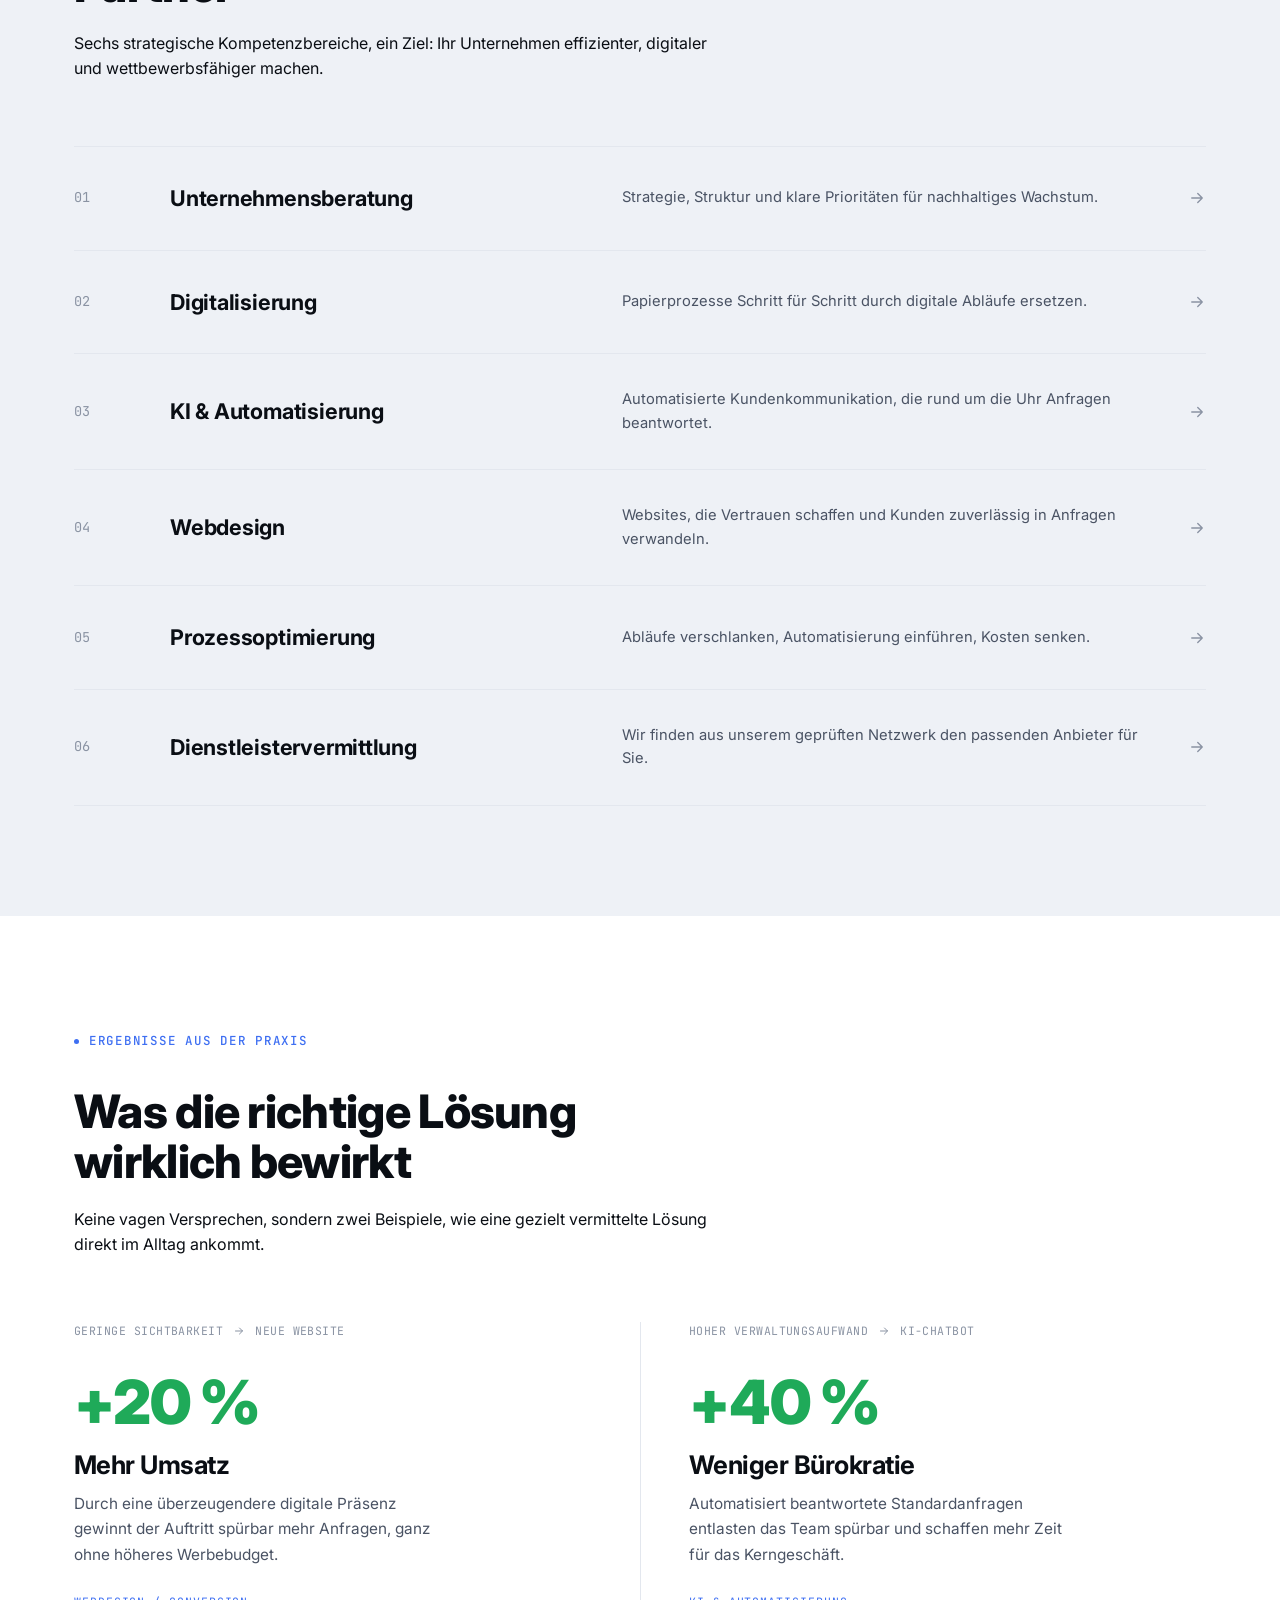
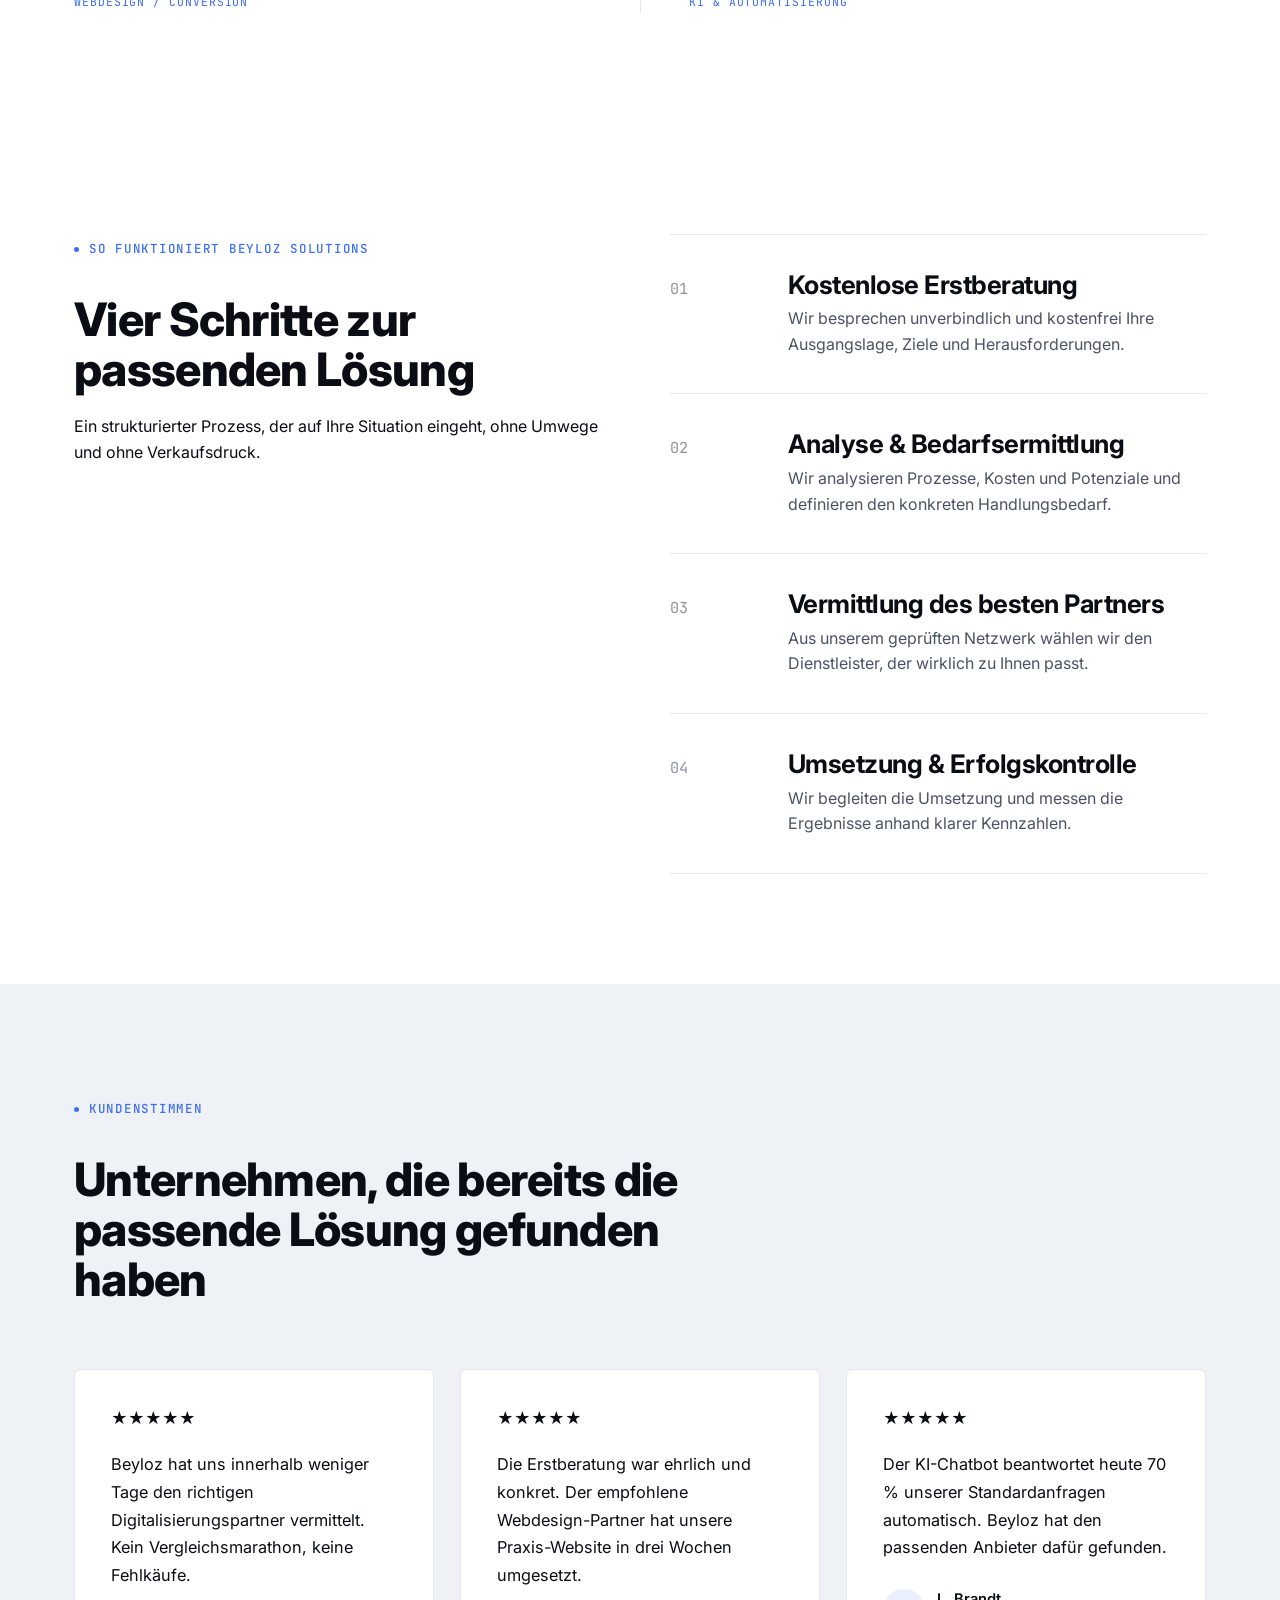
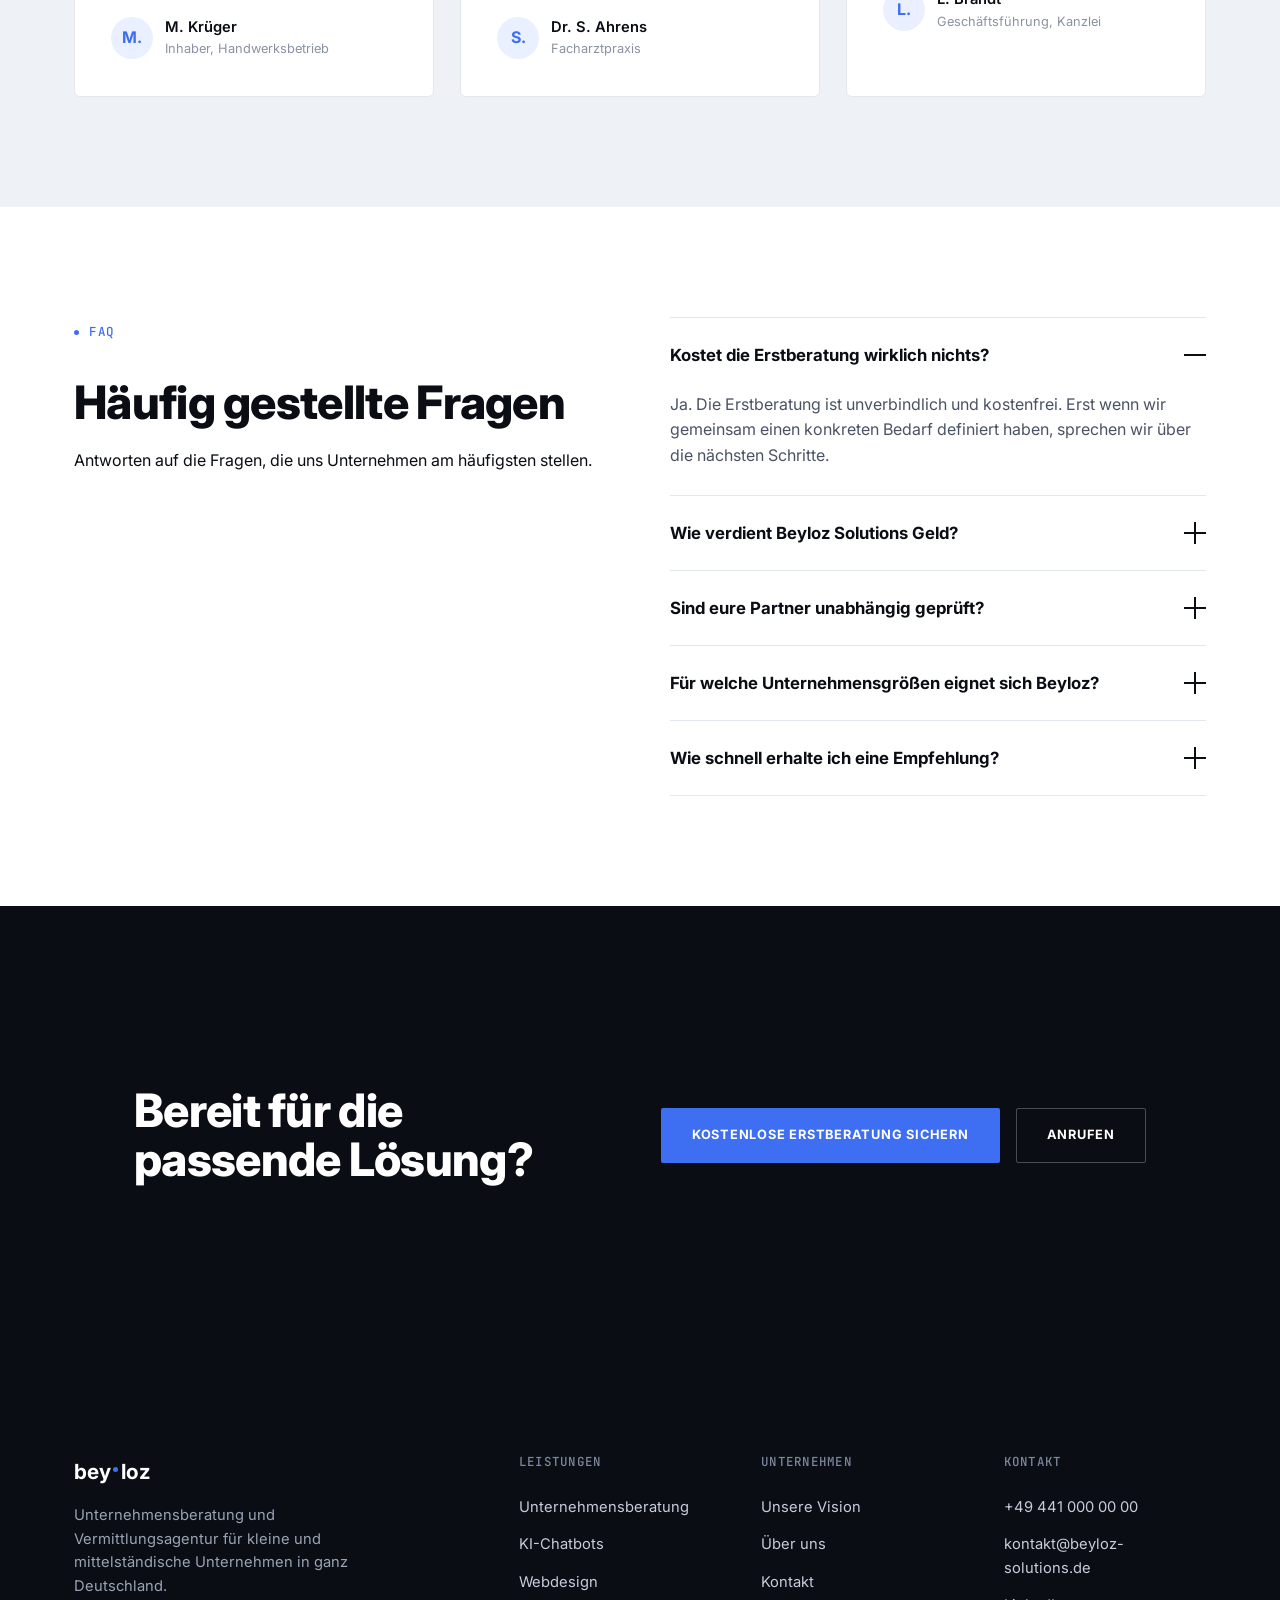
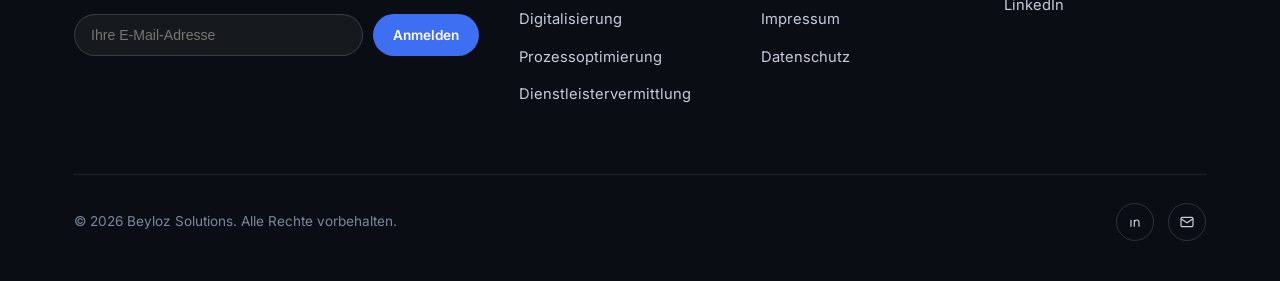
==== commit b1b0e035: "Premium-Redesign: atmosphärischer Hero, Vision-Seite, redaktioneller Stil Überarbeitet die Startseit" ====
--- a/index.html
+++ b/index.html
@@ -3,9 +3,9 @@
 <head>
 <meta charset="UTF-8">
 <meta name="viewport" content="width=device-width, initial-scale=1.0">
-<title>Beyloz Solutions — Smarte Lösungen. Messbare Ergebnisse.</title>
-<meta name="description" content="Beyloz Solutions ist die Unternehmensberatung und Vermittlungsagentur für KMU. Wir analysieren Ihr Unternehmen und finden deutschlandweit den besten Dienstleister — für Beratung, KI-Chatbots, Webdesign, Digitalisierung, Prozessoptimierung und mehr.">
-<meta property="og:title" content="Beyloz Solutions — Smarte Lösungen. Messbare Ergebnisse.">
+<title>Beyloz Solutions. Smarte Lösungen. Messbare Ergebnisse.</title>
+<meta name="description" content="Beyloz Solutions ist die Unternehmensberatung und Vermittlungsagentur für KMU. Wir analysieren Ihr Unternehmen und finden deutschlandweit den besten Dienstleister für Beratung, KI-Chatbots, Webdesign, Digitalisierung, Prozessoptimierung und mehr.">
+<meta property="og:title" content="Beyloz Solutions. Smarte Lösungen. Messbare Ergebnisse.">
 <meta property="og:description" content="Wir finden die beste Lösung für Ihr Unternehmen. Unternehmensberatung & Dienstleistervermittlung für KMU in ganz Deutschland.">
 <meta property="og:type" content="website">
 <link rel="preconnect" href="https://fonts.googleapis.com">
@@ -21,6 +21,7 @@
     <nav class="nav-links" aria-label="Hauptnavigation">
       <a href="index.html">Startseite</a>
       <a href="leistungen/index.html">Leistungen</a>
+      <a href="vision.html">Unsere Vision</a>
       <a href="ueber-uns.html">Über uns</a>
       <a href="kontakt.html">Kontakt</a>
     </nav>
@@ -33,6 +34,7 @@
   <div class="mobile-menu" id="mobileMenu">
     <a href="index.html">Startseite</a>
     <a href="leistungen/index.html">Leistungen</a>
+    <a href="vision.html">Unsere Vision</a>
     <a href="ueber-uns.html">Über uns</a>
     <a href="kontakt.html">Kontakt</a>
     <a href="kontakt.html" class="btn btn-primary" style="width:fit-content;margin-top:12px;">Kostenlose Erstberatung</a>
@@ -43,25 +45,110 @@
 
   <!-- HERO -->
   <section class="hero">
-    <div class="hero-bg" aria-hidden="true"></div>
-    <div class="hero-grid" aria-hidden="true"></div>
-    <div class="container">
-      <div class="hero-inner reveal">
-        <span class="eyebrow">Unternehmensberatung &amp; Vermittlung für KMU</span>
-        <div class="hero-title-row mt-16">
-          <span class="hero-globe" aria-hidden="true"></span>
-          <h1>Wir verkaufen keine Lösung. <em>Wir finden Ihre beste.</em></h1>
-        </div>
-        <p class="lede mt-24">Beyloz Solutions analysiert Ihr Unternehmen und vermittelt deutschlandweit den passenden Dienstleister — für Beratung, KI-Chatbots, Webdesign, Social Media, Digitalisierung und Prozessoptimierung. Unabhängig. Messbar. Ohne Umwege.</p>
-        <div class="hero-actions">
-          <a href="kontakt.html" class="btn btn-primary">Kostenlose Erstberatung <svg viewBox="0 0 24 24" fill="none" stroke="currentColor" stroke-width="2" stroke-linecap="round"><path d="M5 12h14M13 6l6 6-6 6"/></svg></a>
-          <a href="leistungen/index.html" class="btn btn-secondary">Leistungen entdecken</a>
-        </div>
-        <div class="hero-meta">
-          <div class="hero-meta-item"><span class="num">120+</span><span class="label">Vermittelte Projekte</span></div>
-          <div class="hero-meta-item"><span class="num">40+</span><span class="label">Geprüfte Partnerbetriebe</span></div>
-          <div class="hero-meta-item"><span class="num">98%</span><span class="label">Weiterempfehlungsrate</span></div>
-        </div>
+    <div class="hero-atmosphere" aria-hidden="true"></div>
+    <div class="hero-earth" aria-hidden="true">
+      <div class="hero-earth-texture"></div>
+      <div class="hero-earth-shade"></div>
+    </div>
+    <div class="container">
+      <div class="hero-grid-layout">
+        <div class="hero-inner reveal">
+          <span class="eyebrow">Unternehmensberatung &amp; Vermittlung für KMU</span>
+          <h1 class="mt-16">Wir verkaufen keine Lösung. <em>Wir finden Ihre beste.</em></h1>
+          <p class="lede mt-24">Beyloz analysiert Ihr Unternehmen und findet den passenden Partner für Digitalisierung, KI, Webdesign und Prozessoptimierung.</p>
+          <div class="hero-actions">
+            <a href="kontakt.html" class="btn btn-primary">Kostenlose Erstberatung <svg viewBox="0 0 24 24" fill="none" stroke="currentColor" stroke-width="2" stroke-linecap="round"><path d="M5 12h14M13 6l6 6-6 6"/></svg></a>
+            <a href="leistungen/index.html" class="btn btn-secondary">Unsere Leistungen</a>
+          </div>
+        </div>
+        <div class="hero-diagram reveal" aria-hidden="true">
+          <div class="hero-diagram-step">
+            <span class="hero-diagram-dot"></span>
+            <span class="hero-diagram-label">Analyse</span>
+          </div>
+          <div class="hero-diagram-step">
+            <span class="hero-diagram-dot"></span>
+            <span class="hero-diagram-label">Auswahl</span>
+          </div>
+          <div class="hero-diagram-step">
+            <span class="hero-diagram-dot"></span>
+            <span class="hero-diagram-label">Passender Partner</span>
+          </div>
+          <div class="hero-diagram-step">
+            <span class="hero-diagram-dot"></span>
+            <span class="hero-diagram-label">Umsetzung</span>
+          </div>
+        </div>
+      </div>
+    </div>
+  </section>
+
+  <!-- TRUST -->
+  <section class="section" style="padding-top:60px; padding-bottom:60px;">
+    <div class="container">
+      <div class="trust-stats reveal">
+        <div class="trust-stat"><span class="num">120+</span><span class="label">Vermittelte Projekte</span></div>
+        <div class="trust-stat"><span class="num">40+</span><span class="label">Geprüfte Partner</span></div>
+        <div class="trust-stat"><span class="num">98%</span><span class="label">Weiterempfehlung</span></div>
+      </div>
+    </div>
+  </section>
+
+  <!-- VISION -->
+  <section class="section section-alt">
+    <div class="container">
+      <div class="section-head reveal text-center" style="max-width:680px;">
+        <span class="eyebrow">Unsere Vision</span>
+        <h2>So holen wir Unternehmen aus der <em>Unsichtbarkeit</em></h2>
+        <p>Ein Unternehmen ohne Online-Präsenz verliert täglich Kunden an sichtbarere Wettbewerber. Beyloz schließt diese Lücke mit dem passenden Partner oder eigener Umsetzung.</p>
+      </div>
+
+      <div class="vision-flow reveal">
+
+        <div class="vision-card">
+          <span class="vision-step-num">01 · Ausgangslage</span>
+          <h3>Unternehmen ohne Online-Präsenz</h3>
+          <p>Kaum auffindbar in Suchmaschinen, eine veraltete Website und ungenutzte Social-Media-Kanäle, während sichtbarere Wettbewerber täglich Kunden gewinnen.</p>
+          <div class="badge-list">
+            <span class="badge">Schwer zu finden</span>
+            <span class="badge">Veraltete Website</span>
+            <span class="badge">Ungenutztes Potenzial</span>
+          </div>
+        </div>
+
+        <div class="vision-arrow" aria-hidden="true">
+          <svg viewBox="0 0 24 24" fill="none" stroke="currentColor" stroke-width="2" stroke-linecap="round" stroke-linejoin="round"><path d="M5 12h14M13 6l6 6-6 6"/></svg>
+          <span class="vision-arrow-label">Wird zum Fall für</span>
+        </div>
+
+        <div class="vision-card vision-card-accent">
+          <span class="vision-step-num">02 · Lösung</span>
+          <h3>Beyloz Solutions</h3>
+          <p>Wir vermitteln den passenden Dienstleister aus unserem geprüften Netzwerk oder übernehmen Website, Social Media und Sichtbarkeit direkt selbst.</p>
+          <div class="badge-list">
+            <span class="badge">Dienstleistervermittlung</span>
+            <span class="badge">Webdesign</span>
+            <span class="badge">Social Media</span>
+          </div>
+        </div>
+
+        <div class="vision-arrow" aria-hidden="true">
+          <svg viewBox="0 0 24 24" fill="none" stroke="currentColor" stroke-width="2" stroke-linecap="round" stroke-linejoin="round"><path d="M5 12h14M13 6l6 6-6 6"/></svg>
+          <span class="vision-arrow-label">Führt zu</span>
+        </div>
+
+        <div class="vision-card vision-card-dark">
+          <span class="vision-step-num">03 · Ergebnis</span>
+          <h3>Mehr Sichtbarkeit, mehr Umsatz</h3>
+          <p>Bessere Auffindbarkeit und mehr Anfragen, Schritt für Schritt begleitet und an echten Zahlen gemessen.</p>
+          <ul>
+            <li>Sichtbarkeit in Suchmaschinen</li>
+            <li>Eingehende Anfragen</li>
+            <li>Neukunden</li>
+            <li>Umsatzwachstum</li>
+          </ul>
+        </div>
+
       </div>
     </div>
   </section>
@@ -72,13 +159,13 @@
       <div class="section-head reveal">
         <span class="eyebrow">Warum Beyloz</span>
         <h2>Ein Ansprechpartner. Die beste Lösung.</h2>
-        <p>Statt selbst zehn Anbieter zu vergleichen, sprechen Sie mit uns — wir kennen den Markt und öffnen Ihnen die Tür zum passenden Partner.</p>
+        <p>Statt selbst zehn Anbieter zu vergleichen, sprechen Sie mit uns, denn wir kennen den Markt und öffnen Ihnen die Tür zum passenden Partner.</p>
       </div>
       <div class="grid grid-4">
         <div class="card reveal">
           <div class="icon-badge"><svg viewBox="0 0 24 24" fill="none" stroke="currentColor" stroke-width="1.8" stroke-linecap="round"><path d="M9 11l3 3 8-8M20 12v6a2 2 0 0 1-2 2H6a2 2 0 0 1-2-2V6a2 2 0 0 1 2-2h9"/></svg></div>
           <h3>Unabhängige Analyse</h3>
-          <p class="mt-8" style="color:var(--text-soft);font-size:0.94rem;">Wir bewerten Ihre Ausgangslage objektiv — ohne Eigeninteresse an einem bestimmten Anbieter.</p>
+          <p class="mt-8" style="color:var(--text-soft);font-size:0.94rem;">Wir bewerten Ihre Ausgangslage objektiv, ohne Eigeninteresse an einem bestimmten Anbieter.</p>
         </div>
         <div class="card reveal">
           <div class="icon-badge"><svg viewBox="0 0 24 24" fill="none" stroke="currentColor" stroke-width="1.8" stroke-linecap="round"><path d="M3 12a9 9 0 1 0 9-9 9 9 0 0 0-6.4 2.6M3 4v5h5"/></svg></div>
@@ -88,7 +175,7 @@
         <div class="card reveal">
           <div class="icon-badge"><svg viewBox="0 0 24 24" fill="none" stroke="currentColor" stroke-width="1.8" stroke-linecap="round"><path d="M12 2v4M12 18v4M4.9 4.9l2.8 2.8M16.3 16.3l2.8 2.8M2 12h4M18 12h4M4.9 19.1l2.8-2.8M16.3 7.7l2.8-2.8"/></svg></div>
           <h3>Messbare Ergebnisse</h3>
-          <p class="mt-8" style="color:var(--text-soft);font-size:0.94rem;">Klare KPIs statt vager Versprechen — jedes Projekt wird an echten Zahlen gemessen.</p>
+          <p class="mt-8" style="color:var(--text-soft);font-size:0.94rem;">Klare KPIs statt vager Versprechen, denn jedes Projekt wird an echten Zahlen gemessen.</p>
         </div>
         <div class="card reveal">
           <div class="icon-badge"><svg viewBox="0 0 24 24" fill="none" stroke="currentColor" stroke-width="1.8" stroke-linecap="round"><path d="M12 8v4l3 3M12 22a10 10 0 1 0 0-20 10 10 0 0 0 0 20Z"/></svg></div>
@@ -104,101 +191,89 @@
     <div class="container">
       <div class="section-head reveal">
         <span class="eyebrow">Leistungen</span>
-        <h2>Alles aus einer Hand — umgesetzt vom richtigen Partner</h2>
-        <p>Sechs Leistungsfelder, ein Ziel: Ihr Unternehmen effizienter, digitaler und wettbewerbsfähiger machen.</p>
-      </div>
-      <div class="grid grid-3">
-
-        <a href="leistungen/unternehmensberatung.html" class="card service-card reveal">
-          <div class="icon-badge"><svg viewBox="0 0 24 24" fill="none" stroke="currentColor" stroke-width="1.8" stroke-linecap="round"><path d="M3 3v18h18M7 15l4-4 3 3 5-6"/></svg></div>
-          <h3>Unternehmensberatung</h3>
-          <p>Strategie, Struktur und klare Prioritäten für nachhaltiges Wachstum.</p>
-          <span class="link-out">Mehr erfahren <svg viewBox="0 0 24 24" width="14" height="14" fill="none" stroke="currentColor" stroke-width="2"><path d="M5 12h14M13 6l6 6-6 6"/></svg></span>
-        </a>
-
-        <a href="leistungen/dienstleistervermittlung.html" class="card service-card reveal">
-          <div class="icon-badge"><svg viewBox="0 0 24 24" fill="none" stroke="currentColor" stroke-width="1.8" stroke-linecap="round"><circle cx="12" cy="12" r="3"/><path d="M12 2v4M12 18v4M4.9 4.9l2.8 2.8M16.3 16.3l2.8 2.8M2 12h4M18 12h4M4.9 19.1l2.8-2.8M16.3 7.7l2.8-2.8"/></svg></div>
-          <h3>Dienstleistervermittlung</h3>
-          <p>Wir finden aus unserem geprüften Netzwerk den passenden Anbieter für Sie.</p>
-          <span class="link-out">Mehr erfahren <svg viewBox="0 0 24 24" width="14" height="14" fill="none" stroke="currentColor" stroke-width="2"><path d="M5 12h14M13 6l6 6-6 6"/></svg></span>
-        </a>
-
-        <a href="leistungen/ki-chatbots.html" class="card service-card reveal">
-          <div class="icon-badge"><svg viewBox="0 0 24 24" fill="none" stroke="currentColor" stroke-width="1.8" stroke-linecap="round"><path d="M21 11.5a8.38 8.38 0 0 1-8.5 8.5A8.38 8.38 0 0 1 4 11.5 8.5 8.5 0 0 1 12.5 3 8.5 8.5 0 0 1 21 11.5Z"/><path d="M8.5 11.5h.01M12.5 11.5h.01M16.5 11.5h.01"/></svg></div>
-          <h3>KI-Chatbots</h3>
-          <p>Automatisierte Kundenkommunikation, die rund um die Uhr Anfragen beantwortet.</p>
-          <span class="link-out">Mehr erfahren <svg viewBox="0 0 24 24" width="14" height="14" fill="none" stroke="currentColor" stroke-width="2"><path d="M5 12h14M13 6l6 6-6 6"/></svg></span>
-        </a>
-
-        <a href="leistungen/webdesign.html" class="card service-card reveal">
-          <div class="icon-badge"><svg viewBox="0 0 24 24" fill="none" stroke="currentColor" stroke-width="1.8" stroke-linecap="round"><rect x="3" y="4" width="18" height="14" rx="2"/><path d="M3 9h18M8 21h8"/></svg></div>
-          <h3>Webdesign</h3>
-          <p>Websites, die Vertrauen schaffen und Kunden zuverlässig in Anfragen verwandeln.</p>
-          <span class="link-out">Mehr erfahren <svg viewBox="0 0 24 24" width="14" height="14" fill="none" stroke="currentColor" stroke-width="2"><path d="M5 12h14M13 6l6 6-6 6"/></svg></span>
-        </a>
-
-        <a href="leistungen/digitalisierung.html" class="card service-card reveal">
-          <div class="icon-badge"><svg viewBox="0 0 24 24" fill="none" stroke="currentColor" stroke-width="1.8" stroke-linecap="round"><rect x="4" y="2" width="16" height="20" rx="2"/><path d="M9 7h6M9 11h6M9 15h3"/></svg></div>
-          <h3>Digitalisierung</h3>
-          <p>Papierprozesse durch digitale Abläufe ersetzen — Schritt für Schritt.</p>
-          <span class="link-out">Mehr erfahren <svg viewBox="0 0 24 24" width="14" height="14" fill="none" stroke="currentColor" stroke-width="2"><path d="M5 12h14M13 6l6 6-6 6"/></svg></span>
-        </a>
-
-        <a href="leistungen/prozessoptimierung.html" class="card service-card reveal">
-          <div class="icon-badge"><svg viewBox="0 0 24 24" fill="none" stroke="currentColor" stroke-width="1.8" stroke-linecap="round"><path d="M4 4v5h5M20 20v-5h-5M4.5 9A8 8 0 0 1 19 8M19.5 15a8 8 0 0 1-14.5 1"/></svg></div>
-          <h3>Prozessoptimierung</h3>
-          <p>Abläufe verschlanken, Automatisierung einführen, Kosten senken.</p>
-          <span class="link-out">Mehr erfahren <svg viewBox="0 0 24 24" width="14" height="14" fill="none" stroke="currentColor" stroke-width="2"><path d="M5 12h14M13 6l6 6-6 6"/></svg></span>
-        </a>
-
-      </div>
-    </div>
-  </section>
-
-  <!-- PROJEKTE / ERGEBNISSE -->
+        <h2>Alles aus einer Hand, umgesetzt vom richtigen Partner</h2>
+        <p>Sechs strategische Kompetenzbereiche, ein Ziel: Ihr Unternehmen effizienter, digitaler und wettbewerbsfähiger machen.</p>
+      </div>
+      <div class="service-list reveal">
+
+        <a href="leistungen/unternehmensberatung.html" class="service-row">
+          <span class="service-row-num">01</span>
+          <span class="service-row-title">Unternehmensberatung</span>
+          <span class="service-row-desc">Strategie, Struktur und klare Prioritäten für nachhaltiges Wachstum.</span>
+          <svg class="service-row-arrow" viewBox="0 0 24 24" fill="none" stroke="currentColor" stroke-width="1.8" stroke-linecap="round" stroke-linejoin="round"><path d="M5 12h14M13 6l6 6-6 6"/></svg>
+        </a>
+
+        <a href="leistungen/digitalisierung.html" class="service-row">
+          <span class="service-row-num">02</span>
+          <span class="service-row-title">Digitalisierung</span>
+          <span class="service-row-desc">Papierprozesse Schritt für Schritt durch digitale Abläufe ersetzen.</span>
+          <svg class="service-row-arrow" viewBox="0 0 24 24" fill="none" stroke="currentColor" stroke-width="1.8" stroke-linecap="round" stroke-linejoin="round"><path d="M5 12h14M13 6l6 6-6 6"/></svg>
+        </a>
+
+        <a href="leistungen/ki-chatbots.html" class="service-row">
+          <span class="service-row-num">03</span>
+          <span class="service-row-title">KI &amp; Automatisierung</span>
+          <span class="service-row-desc">Automatisierte Kundenkommunikation, die rund um die Uhr Anfragen beantwortet.</span>
+          <svg class="service-row-arrow" viewBox="0 0 24 24" fill="none" stroke="currentColor" stroke-width="1.8" stroke-linecap="round" stroke-linejoin="round"><path d="M5 12h14M13 6l6 6-6 6"/></svg>
+        </a>
+
+        <a href="leistungen/webdesign.html" class="service-row">
+          <span class="service-row-num">04</span>
+          <span class="service-row-title">Webdesign</span>
+          <span class="service-row-desc">Websites, die Vertrauen schaffen und Kunden zuverlässig in Anfragen verwandeln.</span>
+          <svg class="service-row-arrow" viewBox="0 0 24 24" fill="none" stroke="currentColor" stroke-width="1.8" stroke-linecap="round" stroke-linejoin="round"><path d="M5 12h14M13 6l6 6-6 6"/></svg>
+        </a>
+
+        <a href="leistungen/prozessoptimierung.html" class="service-row">
+          <span class="service-row-num">05</span>
+          <span class="service-row-title">Prozessoptimierung</span>
+          <span class="service-row-desc">Abläufe verschlanken, Automatisierung einführen, Kosten senken.</span>
+          <svg class="service-row-arrow" viewBox="0 0 24 24" fill="none" stroke="currentColor" stroke-width="1.8" stroke-linecap="round" stroke-linejoin="round"><path d="M5 12h14M13 6l6 6-6 6"/></svg>
+        </a>
+
+        <a href="leistungen/dienstleistervermittlung.html" class="service-row">
+          <span class="service-row-num">06</span>
+          <span class="service-row-title">Dienstleistervermittlung</span>
+          <span class="service-row-desc">Wir finden aus unserem geprüften Netzwerk den passenden Anbieter für Sie.</span>
+          <svg class="service-row-arrow" viewBox="0 0 24 24" fill="none" stroke="currentColor" stroke-width="1.8" stroke-linecap="round" stroke-linejoin="round"><path d="M5 12h14M13 6l6 6-6 6"/></svg>
+        </a>
+
+      </div>
+    </div>
+  </section>
+
+  <!-- CASE STUDIES -->
   <section class="section">
     <div class="container">
       <div class="section-head reveal">
         <span class="eyebrow">Ergebnisse aus der Praxis</span>
         <h2>Was die richtige Lösung wirklich bewirkt</h2>
-        <p>Keine vagen Versprechen — zwei Beispiele, wie eine gezielt vermittelte Lösung direkt im Alltag ankommt.</p>
-      </div>
-      <div class="grid grid-2">
-
-        <div class="card stat-card reveal">
-          <div class="stat-top">
-            <span class="badge">Webdesign</span>
-            <span class="stat-trend" aria-hidden="true">
-              <svg viewBox="0 0 64 32" width="64" height="32" fill="none">
-                <polyline points="2,28 18,22 32,24 46,10 62,4" stroke="var(--success)" stroke-width="2.5" stroke-linecap="round" stroke-linejoin="round"/>
-                <circle cx="62" cy="4" r="3.5" fill="var(--success)"/>
-              </svg>
-            </span>
-          </div>
-          <div class="stat-figure">
-            <svg class="arrow-up" viewBox="0 0 24 24" fill="none" stroke="currentColor" stroke-width="2" stroke-linecap="round" stroke-linejoin="round"><path d="M6 18L18 6M18 6H9M18 6v9"/></svg>
-            <span class="num">+20&nbsp;%</span>
-          </div>
-          <h3>Mehr Umsatz durch eine überzeugende Website</h3>
-          <p class="mt-8" style="color:var(--text-soft);font-size:0.94rem;">Eine klar strukturierte, conversion-starke Website verwandelt mehr Besucher in Anfragen — ganz ohne höheres Werbebudget.</p>
-        </div>
-
-        <div class="card stat-card reveal">
-          <div class="stat-top">
-            <span class="badge">KI-Chatbot</span>
-            <span class="stat-trend" aria-hidden="true">
-              <svg viewBox="0 0 64 32" width="64" height="32" fill="none">
-                <polyline points="2,28 18,22 32,24 46,10 62,4" stroke="var(--success)" stroke-width="2.5" stroke-linecap="round" stroke-linejoin="round"/>
-                <circle cx="62" cy="4" r="3.5" fill="var(--success)"/>
-              </svg>
-            </span>
-          </div>
-          <div class="stat-figure">
-            <svg class="arrow-up" viewBox="0 0 24 24" fill="none" stroke="currentColor" stroke-width="2" stroke-linecap="round" stroke-linejoin="round"><path d="M6 18L18 6M18 6H9M18 6v9"/></svg>
-            <span class="num">+40&nbsp;%</span>
-          </div>
-          <h3>Weniger Bürokratie, mehr Workflow</h3>
-          <p class="mt-8" style="color:var(--text-soft);font-size:0.94rem;">Mehr automatisch beantwortete Standardanfragen entlasten das Team spürbar — für einen Arbeitsalltag mit weniger Verwaltung und mehr Fokus.</p>
+        <p>Keine vagen Versprechen, sondern zwei Beispiele, wie eine gezielt vermittelte Lösung direkt im Alltag ankommt.</p>
+      </div>
+      <div class="case-grid">
+
+        <div class="case-study reveal">
+          <div class="case-study-flow">
+            <span>Geringe Sichtbarkeit</span>
+            <svg viewBox="0 0 24 24" fill="none" stroke="currentColor" stroke-width="2" stroke-linecap="round"><path d="M5 12h14M13 6l6 6-6 6"/></svg>
+            <span>Neue Website</span>
+          </div>
+          <span class="case-study-num">+20&nbsp;%</span>
+          <h3>Mehr Umsatz</h3>
+          <p>Durch eine überzeugendere digitale Präsenz gewinnt der Auftritt spürbar mehr Anfragen, ganz ohne höheres Werbebudget.</p>
+          <span class="case-study-tag">Webdesign / Conversion</span>
+        </div>
+
+        <div class="case-study reveal">
+          <div class="case-study-flow">
+            <span>Hoher Verwaltungsaufwand</span>
+            <svg viewBox="0 0 24 24" fill="none" stroke="currentColor" stroke-width="2" stroke-linecap="round"><path d="M5 12h14M13 6l6 6-6 6"/></svg>
+            <span>KI-Chatbot</span>
+          </div>
+          <span class="case-study-num">+40&nbsp;%</span>
+          <h3>Weniger Bürokratie</h3>
+          <p>Automatisiert beantwortete Standardanfragen entlasten das Team spürbar und schaffen mehr Zeit für das Kerngeschäft.</p>
+          <span class="case-study-tag">KI &amp; Automatisierung</span>
         </div>
 
       </div>
@@ -212,12 +287,12 @@
         <div class="section-head reveal" style="margin-bottom:0;">
           <span class="eyebrow">So funktioniert Beyloz Solutions</span>
           <h2>Vier Schritte zur passenden Lösung</h2>
-          <p>Ein strukturierter Prozess, der auf Ihre Situation eingeht — ohne Umwege, ohne Verkaufsdruck.</p>
+          <p>Ein strukturierter Prozess, der auf Ihre Situation eingeht, ohne Umwege und ohne Verkaufsdruck.</p>
         </div>
         <div class="process-list reveal">
           <div class="process-item">
             <span class="process-num">01</span>
-            <div><h3>Kostenlose Erstberatung</h3><p>Wir besprechen Ihre Ausgangslage, Ziele und Herausforderungen — unverbindlich und kostenfrei.</p></div>
+            <div><h3>Kostenlose Erstberatung</h3><p>Wir besprechen unverbindlich und kostenfrei Ihre Ausgangslage, Ziele und Herausforderungen.</p></div>
           </div>
           <div class="process-item">
             <span class="process-num">02</span>
@@ -279,15 +354,15 @@
           </div>
           <div class="faq-item">
             <button class="faq-q"><span>Wie verdient Beyloz Solutions Geld?</span><span class="plus"></span></button>
-            <div class="faq-a"><div class="faq-a-inner">Wir erhalten eine Vermittlungsprovision von unseren Partnerdienstleistern — für Sie entstehen dadurch keine versteckten Zusatzkosten.</div></div>
+            <div class="faq-a"><div class="faq-a-inner">Wir erhalten eine Vermittlungsprovision von unseren Partnerdienstleistern, wodurch für Sie keine versteckten Zusatzkosten entstehen.</div></div>
           </div>
           <div class="faq-item">
             <button class="faq-q"><span>Sind eure Partner unabhängig geprüft?</span><span class="plus"></span></button>
-            <div class="faq-a"><div class="faq-a-inner">Jeder Partner durchläuft eine Qualitätsprüfung, bevor er in unser Netzwerk aufgenommen wird — inklusive Referenzen und Leistungsnachweisen.</div></div>
+            <div class="faq-a"><div class="faq-a-inner">Jeder Partner durchläuft eine Qualitätsprüfung inklusive Referenzen und Leistungsnachweisen, bevor er in unser Netzwerk aufgenommen wird.</div></div>
           </div>
           <div class="faq-item">
             <button class="faq-q"><span>Für welche Unternehmensgrößen eignet sich Beyloz?</span><span class="plus"></span></button>
-            <div class="faq-a"><div class="faq-a-inner">Von Einzelunternehmen bis zum mittelständischen Betrieb — unser Netzwerk deckt Anbieter für unterschiedlichste Budgets und Anforderungen ab.</div></div>
+            <div class="faq-a"><div class="faq-a-inner">Von Einzelunternehmen bis zum mittelständischen Betrieb deckt unser Netzwerk Anbieter für unterschiedlichste Budgets und Anforderungen ab.</div></div>
           </div>
           <div class="faq-item">
             <button class="faq-q"><span>Wie schnell erhalte ich eine Empfehlung?</span><span class="plus"></span></button>
@@ -299,7 +374,7 @@
   </section>
 
   <!-- CTA + KONTAKT -->
-  <section class="section" id="kontakt">
+  <section class="section section-dark" id="kontakt">
     <div class="container">
       <div class="cta-banner reveal">
         <h2>Bereit für die passende Lösung?</h2>
@@ -338,6 +413,7 @@
       </div>
       <div class="footer-col">
         <h4>Unternehmen</h4>
+        <a href="vision.html">Unsere Vision</a>
         <a href="ueber-uns.html">Über uns</a>
         <a href="kontakt.html">Kontakt</a>
         <a href="impressum.html">Impressum</a>
@@ -378,7 +454,7 @@
     <button class="chat-close" aria-label="Chat schließen"><svg viewBox="0 0 24 24" fill="none" stroke="currentColor" stroke-width="2"><path d="M6 6l12 12M18 6L6 18"/></svg></button>
   </div>
   <div class="chat-body">
-    <div class="chat-bubble bot">Willkommen bei Beyloz Solutions! Wie kann ich Ihnen helfen — Beratung, Vermittlung oder eine konkrete Frage?</div>
+    <div class="chat-bubble bot">Willkommen bei Beyloz Solutions! Wie kann ich Ihnen helfen, sei es bei Beratung, Vermittlung oder einer konkreten Frage?</div>
   </div>
   <form class="chat-input-row">
     <input type="text" placeholder="Ihre Nachricht …" aria-label="Nachricht eingeben">
--- a/assets/styles.css
+++ b/assets/styles.css
@@ -5,7 +5,7 @@
    and section marker throughout the interface.
    ========================================================= */
 
-@import url('https://fonts.googleapis.com/css2?family=Manrope:wght@400;500;600;700;800&family=Inter:wght@400;500;600;700&family=JetBrains+Mono:wght@400;500&display=swap');
+@import url('https://fonts.googleapis.com/css2?family=Inter:wght@400;500;600;700;800;900&family=JetBrains+Mono:wght@400;500&display=swap');
 
 :root{
   /* ---- Color tokens ---- */
@@ -19,6 +19,9 @@
   --accent:     #3E6FF2;   /* Beyloz Blue */
   --accent-2:   #6E93FF;
   --accent-ice: #EAF0FF;
+  --violet:     #8A7CFF;   /* used sparingly as accent */
+  --violet-2:   #B3A6FF;
+  --violet-ice: #F1EEFF;
   --success:      #1FAA59; /* growth / result green */
   --success-2:    #34C97A;
   --success-ice:  #E6F7EC;
@@ -33,25 +36,25 @@
   --glass-bg:  rgba(255,255,255,0.6);
   --glass-brd: rgba(255,255,255,0.4);
 
-  --radius-s: 10px;
-  --radius-m: 18px;
-  --radius-l: 28px;
+  --radius-s: 2px;
+  --radius-m: 4px;
+  --radius-l: 6px;
   --shadow-s: 0 2px 10px rgba(10,14,20,0.05);
   --shadow-m: 0 10px 30px rgba(10,14,20,0.08);
   --shadow-l: 0 24px 60px rgba(10,14,20,0.12);
 
-  --ff-display: 'Manrope', -apple-system, BlinkMacSystemFont, sans-serif;
+  --ff-display: 'Inter', -apple-system, BlinkMacSystemFont, sans-serif;
   --ff-body: 'Inter', -apple-system, BlinkMacSystemFont, sans-serif;
   --ff-mono: 'JetBrains Mono', monospace;
 
   --container: 1180px;
-  --transition: 420ms cubic-bezier(.2,.7,.2,1);
+  --transition: 200ms ease;
 }
 
 [data-theme="dark"]{
   --bg:        var(--ink);
-  --bg-alt:    #0D1219;
-  --surface:   var(--anthracite);
+  --bg-alt:    #161B23;
+  --surface:   #1E2530;
   --text:      #F3F5F9;
   --text-soft: #B7BECC;
   --text-mute: #6E7787;
@@ -59,6 +62,7 @@
   --glass-bg:  rgba(23,28,36,0.55);
   --glass-brd: rgba(255,255,255,0.08);
   --accent-ice: #131B2E;
+  --violet-ice: #1C1A33;
   --success:     #34D399;
   --success-ice: #0F2A1E;
 }
@@ -111,7 +115,7 @@
   line-height:1.08;
   margin:0;
 }
-h1{ font-size:clamp(2.6rem, 5.6vw, 4.6rem); }
+h1{ font-size:clamp(2.6rem, 5.6vw, 4.6rem); font-weight:900; letter-spacing:-0.03em; }
 h2{ font-size:clamp(2rem, 3.6vw, 3rem); letter-spacing:-0.015em; }
 h3{ font-size:clamp(1.25rem, 2vw, 1.6rem); font-weight:700; }
 p{ margin:0; }
@@ -128,9 +132,8 @@
 }
 .eyebrow::before{
   content:"";
-  width:6px; height:6px; border-radius:50%;
+  width:5px; height:5px; border-radius:50%;
   background:var(--accent);
-  box-shadow:0 0 0 4px var(--accent-ice);
 }
 
 /* ---- The Dot (signature motif) ---- */
@@ -147,7 +150,6 @@
   border-radius:50%;
   background:var(--accent);
   margin:0 14px;
-  box-shadow:0 0 0 5px var(--accent-ice);
   flex-shrink:0;
 }
 .brand{
@@ -163,35 +165,36 @@
 /* ---- Buttons ---- */
 .btn{
   display:inline-flex; align-items:center; justify-content:center; gap:10px;
-  padding:15px 28px;
-  border-radius:999px;
-  font-weight:600;
-  font-size:0.95rem;
+  padding:16px 30px;
+  border-radius:var(--radius-s);
+  font-weight:700;
+  font-size:0.8rem;
+  text-transform:uppercase;
+  letter-spacing:0.06em;
   border:1px solid transparent;
   cursor:pointer;
-  transition:transform var(--transition), box-shadow var(--transition), background var(--transition), color var(--transition), border-color var(--transition);
+  transition:background var(--transition), color var(--transition), border-color var(--transition);
   white-space:nowrap;
 }
 .btn-primary{
   background:var(--ink);
   color:#fff;
-  box-shadow:0 8px 24px rgba(10,14,20,0.18);
-}
-[data-theme="dark"] .btn-primary{ background:var(--accent); box-shadow:0 8px 24px rgba(62,111,242,0.35); }
-.btn-primary:hover{ transform:translateY(-2px); box-shadow:0 14px 34px rgba(10,14,20,0.24); }
+}
+[data-theme="dark"] .btn-primary{ background:var(--accent); }
+.btn-primary:hover{ background:var(--accent); }
+[data-theme="dark"] .btn-primary:hover{ background:var(--accent-2); }
 .btn-secondary{
   background:transparent;
   color:var(--text);
   border-color:var(--border);
 }
-.btn-secondary:hover{ border-color:var(--accent); color:var(--accent); transform:translateY(-2px); }
+.btn-secondary:hover{ border-color:var(--accent); color:var(--accent); }
 .btn-ghost{
   background:var(--accent-ice);
   color:var(--accent);
 }
-.btn-ghost:hover{ transform:translateY(-2px); }
-.btn-sm{ padding:10px 18px; font-size:0.85rem; }
-.btn svg{ width:16px; height:16px; }
+.btn-sm{ padding:11px 18px; font-size:0.68rem; }
+.btn svg{ width:15px; height:15px; }
 
 /* ---- Nav ---- */
 .nav{
@@ -201,8 +204,8 @@
 }
 .nav.scrolled{
   background:var(--glass-bg);
-  backdrop-filter:blur(16px) saturate(160%);
-  -webkit-backdrop-filter:blur(16px) saturate(160%);
+  backdrop-filter:blur(10px) saturate(140%);
+  -webkit-backdrop-filter:blur(10px) saturate(140%);
   border-bottom:1px solid var(--border);
 }
 .nav-inner{
@@ -235,7 +238,7 @@
   cursor:pointer;
   transition:border-color var(--transition), transform var(--transition);
 }
-.theme-toggle:hover{ border-color:var(--accent); transform:rotate(20deg); }
+.theme-toggle:hover{ border-color:var(--accent); }
 .theme-toggle svg{ width:18px; height:18px; stroke:var(--text); }
 
 .nav-burger{ display:none; width:40px; height:40px; border:none; background:none; cursor:pointer; align-items:center; justify-content:center; }
@@ -256,78 +259,149 @@
 
 /* ---- Hero ---- */
 .hero{
-  padding:170px 0 120px;
   position:relative;
   overflow:hidden;
-}
-.hero-bg{
-  position:absolute; inset:0; z-index:-1;
+  padding:180px 0 110px;
+}
+.hero-atmosphere{
+  position:absolute;
+  top:-25%; left:-15%; right:-15%; height:150%;
+  z-index:-1;
   background:
-    radial-gradient(60% 50% at 80% 0%, var(--accent-ice) 0%, transparent 60%),
-    radial-gradient(50% 40% at 10% 20%, var(--accent-ice) 0%, transparent 60%);
-  opacity:0.9;
-}
-.hero-grid{
-  position:absolute; inset:0; z-index:-1;
-  background-image:radial-gradient(var(--border) 1px, transparent 1px);
-  background-size:34px 34px;
-  mask-image:linear-gradient(to bottom, black, transparent 75%);
-  opacity:0.7;
-}
-.hero-inner{ max-width:760px; }
-.hero h1{ margin-bottom:26px; }
+    radial-gradient(38% 42% at 78% 15%, rgba(138,124,255,0.22) 0%, transparent 70%),
+    radial-gradient(42% 40% at 10% 5%, rgba(62,111,242,0.16) 0%, transparent 70%);
+  filter:blur(70px);
+  animation:atmosphere-drift 32s ease-in-out infinite alternate;
+}
+[data-theme="dark"] .hero-atmosphere{
+  background:
+    radial-gradient(38% 42% at 78% 15%, rgba(138,124,255,0.14) 0%, transparent 70%),
+    radial-gradient(42% 40% at 10% 5%, rgba(62,111,242,0.18) 0%, transparent 70%);
+}
+@keyframes atmosphere-drift{
+  from{ transform:translate3d(0,0,0) scale(1); }
+  to{ transform:translate3d(-3%,2%,0) scale(1.04); }
+}
+
+/* ---- Hero earth (rotating photographic globe, hero only) ---- */
+.hero-earth{
+  position:absolute;
+  top:50%; right:-18%;
+  width:1000px; height:1000px;
+  max-width:80vw; max-height:80vw;
+  transform:translateY(-50%);
+  border-radius:50%;
+  z-index:-1;
+  overflow:hidden;
+  opacity:0.34;
+  pointer-events:none;
+  box-shadow:
+    inset -60px -40px 130px rgba(0,0,0,0.55),
+    inset 25px 15px 70px rgba(255,255,255,0.10);
+  transition:opacity var(--transition);
+}
+[data-theme="dark"] .hero-earth{ opacity:0.4; }
+.hero-earth-texture{
+  position:absolute; inset:0;
+  background-image:url('earth.jpg');
+  background-size:220% 100%;
+  background-repeat:repeat-x;
+  animation:earth-rotate 110s linear infinite;
+}
+.hero-earth-shade{
+  position:absolute; inset:0;
+  border-radius:50%;
+  background:
+    linear-gradient(115deg, rgba(0,0,0,0.18) 20%, rgba(4,7,14,0.78) 65%),
+    linear-gradient(90deg, var(--bg) 0%, transparent 50%),
+    radial-gradient(circle at 38% 32%, transparent 38%, var(--bg) 100%);
+}
+[data-theme="dark"] .hero-earth-shade{
+  background:
+    linear-gradient(115deg, rgba(0,0,0,0) 32%, rgba(4,7,14,0.7) 68%),
+    linear-gradient(90deg, var(--bg) 0%, transparent 42%),
+    radial-gradient(circle at 38% 32%, transparent 42%, var(--bg) 100%);
+}
+@keyframes earth-rotate{
+  from{ background-position:0% 0%; }
+  to{ background-position:100% 0%; }
+}
+@media (max-width:960px){
+  .hero-earth{ opacity:0.3; width:700px; height:700px; right:-30%; }
+}
+@media (max-width:640px){
+  .hero-earth{ display:none; }
+}
+
+.hero-grid-layout{
+  display:grid;
+  grid-template-columns:1fr auto;
+  align-items:center;
+  gap:80px;
+}
+.hero-inner{ max-width:620px; }
+.hero h1{ margin-bottom:0; }
 .hero h1 em{
   font-style:normal;
-  background:linear-gradient(100deg, var(--accent), var(--accent-2));
-  -webkit-background-clip:text; background-clip:text; color:transparent;
-}
-
-/* ---- Hero globe (spinning earth next to the headline) ---- */
-.hero-title-row{ display:flex; align-items:center; gap:22px; }
-.hero-title-row h1{ margin-bottom:0; }
-.hero-globe{
-  flex-shrink:0;
-  width:64px; height:64px;
-  border-radius:50%;
-  position:relative;
-  overflow:hidden;
-  background:radial-gradient(circle at 30% 26%, var(--accent-2) 0%, var(--accent) 55%, #1B3A9C 100%);
-  box-shadow:
-    inset -10px -10px 20px rgba(0,0,0,0.35),
-    inset 4px 4px 10px rgba(255,255,255,0.25),
-    0 10px 26px rgba(62,111,242,0.4);
-}
-.hero-globe::before{
-  content:"";
-  position:absolute; inset:0;
-  background-image:repeating-linear-gradient(90deg, rgba(255,255,255,0.45) 0px, rgba(255,255,255,0.45) 2px, transparent 2px, transparent 13px);
-  background-size:200% 100%;
-  mix-blend-mode:overlay;
-  animation:hero-globe-spin 7s linear infinite;
-}
-.hero-globe::after{
-  content:"";
-  position:absolute; inset:0;
-  border-radius:50%;
-  box-shadow:inset 0 0 0 1px rgba(255,255,255,0.18);
-}
-@keyframes hero-globe-spin{
-  from{ background-position:0 0; }
-  to{ background-position:-200% 0; }
+  color:var(--accent);
+}
+.hero-actions{ display:flex; gap:16px; margin-top:38px; flex-wrap:wrap; }
+
+/* ---- Hero diagram (Analyse -> Auswahl -> Partner -> Umsetzung) ---- */
+.hero-diagram{ display:flex; flex-direction:column; padding-left:8px; }
+.hero-diagram-step{ display:flex; align-items:center; gap:18px; padding:18px 0; position:relative; }
+.hero-diagram-step + .hero-diagram-step::before{
+  content:""; position:absolute; left:4px; top:-18px; height:18px; width:1px; background:var(--border);
+}
+.hero-diagram-dot{ width:9px; height:9px; border-radius:50%; border:2px solid var(--accent); background:var(--bg); flex-shrink:0; }
+.hero-diagram-step:last-child .hero-diagram-dot{ background:var(--accent); }
+.hero-diagram-label{
+  font-family:var(--ff-mono);
+  font-size:0.72rem;
+  letter-spacing:0.08em;
+  text-transform:uppercase;
+  color:#0D0D0D;
+  white-space:nowrap;
+}
+[data-theme="dark"] .hero-diagram-label{ color:var(--text-mute); }
+.hero-diagram-step:last-child .hero-diagram-label{ color:var(--text); font-weight:600; }
+
+@media (max-width:960px){
+  .hero-grid-layout{ grid-template-columns:1fr; }
+  .hero-diagram{ display:none; }
+}
+
+/* ---- Trust stats (large typographic numbers, no cards) ---- */
+.trust-stats{
+  display:grid;
+  grid-template-columns:repeat(3,1fr);
+  gap:60px;
+}
+.trust-stat{ text-align:center; }
+.trust-stat .num{
+  display:block;
+  font-family:var(--ff-display);
+  font-weight:900;
+  font-size:clamp(3rem, 6vw, 4.6rem);
+  line-height:1;
+  letter-spacing:-0.03em;
+  color:var(--text);
+}
+.trust-stat .label{
+  display:block;
+  margin-top:16px;
+  font-family:var(--ff-mono);
+  font-size:0.74rem;
+  letter-spacing:0.1em;
+  text-transform:uppercase;
+  color:var(--text-mute);
 }
 @media (max-width:640px){
-  .hero-title-row{ gap:14px; }
-  .hero-globe{ width:44px; height:44px; }
-}
-
-.hero-actions{ display:flex; gap:16px; margin-top:38px; flex-wrap:wrap; }
-.hero-meta{ display:flex; gap:36px; margin-top:64px; flex-wrap:wrap; }
-.hero-meta-item{ display:flex; flex-direction:column; gap:4px; }
-.hero-meta-item .num{ font-family:var(--ff-display); font-weight:800; font-size:1.8rem; }
-.hero-meta-item .label{ font-size:0.82rem; color:var(--text-mute); }
+  .trust-stats{ grid-template-columns:1fr; gap:48px; }
+}
 
 /* ---- Reveal on scroll ---- */
-.reveal{ opacity:0; transform:translateY(28px); transition:opacity 900ms ease, transform 900ms cubic-bezier(.2,.7,.2,1); }
+.reveal{ opacity:0; transform:translateY(18px); transition:opacity 700ms cubic-bezier(.16,.84,.44,1), transform 700ms cubic-bezier(.16,.84,.44,1); }
 .reveal.in{ opacity:1; transform:translateY(0); }
 
 /* ---- Section spacing ---- */
@@ -336,7 +410,17 @@
 .section-head .eyebrow{ margin-bottom:18px; }
 .section-head h2{ margin-top:18px; }
 .section-head p{ margin-top:20px; }
+.section-head h2 em{ font-style:normal; color:var(--accent); }
 .section-alt{ background:var(--bg-alt); }
+.section-dark{ background:var(--ink); color:#fff; }
+.section-dark .eyebrow{ color:var(--accent-2); }
+.section-dark .eyebrow::before{ background:var(--accent-2); }
+.section-dark h2{ color:#fff; }
+.section-dark p{ color:#B7BECC; }
+.section-dark .btn-primary{ background:var(--accent); color:#fff; }
+.section-dark .btn-primary:hover{ background:var(--accent-2); }
+.section-dark .btn-secondary{ border-color:rgba(255,255,255,0.3); color:#fff; }
+.section-dark .btn-secondary:hover{ border-color:#fff; }
 
 /* ---- Cards ---- */
 .card{
@@ -346,7 +430,7 @@
   padding:36px;
   transition:transform var(--transition), box-shadow var(--transition), border-color var(--transition);
 }
-.card:hover{ transform:translateY(-6px); box-shadow:var(--shadow-l); border-color:transparent; }
+.card:hover{ border-color:var(--text-mute); }
 
 .grid{ display:grid; gap:26px; }
 .grid-2{ grid-template-columns:repeat(2,1fr); }
@@ -354,17 +438,147 @@
 .grid-4{ grid-template-columns:repeat(4,1fr); }
 
 .icon-badge{
-  width:52px; height:52px;
-  border-radius:16px;
-  background:var(--accent-ice);
-  display:flex; align-items:center; justify-content:center;
-  margin-bottom:22px;
-}
-.icon-badge svg{ width:24px; height:24px; stroke:var(--accent); }
-
-.service-card h3{ margin-bottom:10px; }
-.service-card p{ color:var(--text-soft); font-size:0.96rem; }
-.service-card .link-out{ display:inline-flex; align-items:center; gap:8px; margin-top:20px; font-size:0.88rem; font-weight:600; color:var(--accent); }
+  display:inline-flex; align-items:center; justify-content:center;
+  margin-bottom:20px;
+}
+.icon-badge svg{ width:28px; height:28px; stroke:var(--text); stroke-width:1.5; }
+
+/* ---- Vision flow (Input -> Beyloz -> Output) ---- */
+.vision-flow{
+  display:grid;
+  grid-template-columns:1fr auto 1fr auto 1fr;
+  align-items:stretch;
+  gap:0;
+}
+.vision-card{
+  background:var(--surface);
+  border:1px solid var(--border);
+  border-radius:var(--radius-l);
+  padding:32px;
+  display:flex; flex-direction:column;
+}
+.vision-step-num{
+  display:block;
+  font-family:var(--ff-mono);
+  font-size:0.68rem;
+  letter-spacing:0.08em;
+  text-transform:uppercase;
+  color:var(--text-mute);
+  margin-bottom:14px;
+}
+.vision-card h3{ margin-bottom:12px; }
+.vision-card p{ color:var(--text-soft); font-size:0.92rem; line-height:1.6; }
+.vision-card .badge-list{ margin-top:22px; padding-top:22px; border-top:1px solid var(--border); }
+.vision-card ul{ margin-top:22px; padding-top:22px; border-top:1px solid var(--border); display:flex; flex-direction:column; gap:11px; }
+.vision-card ul li{ font-size:0.9rem; display:flex; align-items:center; gap:10px; }
+.vision-card ul li::before{ content:""; width:5px; height:5px; border-radius:50%; background:var(--accent); flex-shrink:0; }
+
+.vision-card-accent{ border:1px solid var(--violet); }
+.vision-card-dark{ background:var(--ink); border-color:var(--ink); color:#fff; }
+.vision-card-dark h3{ color:#fff; }
+.vision-card-dark p{ color:#B7BECC; }
+.vision-card-dark .vision-step-num{ color:#7C879C; }
+.vision-card-dark ul{ border-top-color:rgba(255,255,255,0.14); }
+.vision-card-dark ul li{ color:#fff; }
+[data-theme="dark"] .vision-card-dark{ background:var(--anthracite-2); border-color:var(--border); }
+
+.vision-arrow{
+  display:flex; flex-direction:column; align-items:center; justify-content:center;
+  gap:8px; padding:0 16px; text-align:center;
+}
+.vision-arrow svg{ width:20px; height:20px; stroke:var(--accent); flex-shrink:0; }
+.vision-arrow-label{
+  font-family:var(--ff-mono);
+  font-size:0.6rem;
+  letter-spacing:0.06em;
+  text-transform:uppercase;
+  color:var(--text-mute);
+  max-width:88px;
+  line-height:1.3;
+}
+@media (max-width:900px){
+  .vision-flow{ grid-template-columns:1fr; }
+  .vision-arrow{ flex-direction:row; padding:16px 0; }
+  .vision-arrow svg{ transform:rotate(90deg); }
+}
+
+/* ---- Services (editorial list, not identical cards) ---- */
+.service-list{ display:flex; flex-direction:column; }
+.service-row{
+  display:grid;
+  grid-template-columns:64px 1.1fr 1.4fr auto;
+  align-items:center;
+  gap:32px;
+  padding:34px 0;
+  border-top:1px solid var(--border);
+  transition:padding-left var(--transition);
+}
+.service-list .service-row:last-child{ border-bottom:1px solid var(--border); }
+.service-row-num{ font-family:var(--ff-mono); font-size:0.85rem; color:var(--text-mute); }
+.service-row-title{
+  font-family:var(--ff-display);
+  font-weight:700;
+  font-size:clamp(1.1rem, 2vw, 1.35rem);
+  letter-spacing:-0.01em;
+  color:var(--text);
+  transition:color var(--transition);
+}
+.service-row-desc{ color:var(--text-soft); font-size:0.92rem; line-height:1.6; }
+.service-row-arrow{ width:18px; height:18px; flex-shrink:0; color:var(--text-mute); transition:transform var(--transition), color var(--transition); }
+.service-row:hover{ padding-left:12px; }
+.service-row:hover .service-row-title{ color:var(--accent); }
+.service-row:hover .service-row-arrow{ transform:translateX(6px); color:var(--accent); }
+@media (max-width:768px){
+  .service-row{ grid-template-columns:36px 1fr; grid-template-areas:"num title" "desc desc" "arrow arrow"; row-gap:10px; padding:28px 0; }
+  .service-row-num{ grid-area:num; }
+  .service-row-title{ grid-area:title; }
+  .service-row-desc{ grid-area:desc; }
+  .service-row-arrow{ grid-area:arrow; justify-self:start; }
+  .service-row:hover{ padding-left:0; }
+}
+
+/* ---- Case studies (editorial, no card boxes) ---- */
+.case-grid{ display:grid; grid-template-columns:1fr 1fr; gap:0; }
+.case-study{ padding:0 48px; }
+.case-study:first-child{ padding-left:0; }
+.case-study:last-child{ padding-right:0; border-left:1px solid var(--border); }
+.case-study-flow{
+  display:flex; align-items:center; gap:10px;
+  font-family:var(--ff-mono);
+  font-size:0.72rem;
+  letter-spacing:0.04em;
+  text-transform:uppercase;
+  color:var(--text-mute);
+  flex-wrap:wrap;
+  margin-bottom:32px;
+}
+.case-study-flow svg{ width:12px; height:12px; flex-shrink:0; }
+.case-study-num{
+  display:block;
+  font-family:var(--ff-display);
+  font-weight:900;
+  font-size:clamp(2.8rem, 5vw, 3.8rem);
+  line-height:1;
+  letter-spacing:-0.02em;
+  color:var(--success);
+  margin-bottom:18px;
+}
+.case-study h3{ margin-bottom:12px; }
+.case-study p{ color:var(--text-soft); font-size:0.96rem; line-height:1.65; max-width:380px; }
+.case-study-tag{
+  display:inline-block;
+  margin-top:26px;
+  font-family:var(--ff-mono);
+  font-size:0.72rem;
+  letter-spacing:0.08em;
+  text-transform:uppercase;
+  color:var(--accent);
+}
+@media (max-width:768px){
+  .case-grid{ grid-template-columns:1fr; gap:56px; }
+  .case-study{ padding:0; }
+  .case-study:last-child{ border-left:none; border-top:1px solid var(--border); padding-top:56px; }
+}
 
 /* ---- Process ---- */
 .process-list{ display:flex; flex-direction:column; }
@@ -406,6 +620,52 @@
 .faq-a-inner{ padding-bottom:26px; color:var(--text-soft); max-width:680px; }
 .faq-item.open .faq-a{ max-height:400px; }
 
+/* ---- Quote panel (atmospheric gradient, no photo needed) ---- */
+.quote-panel{
+  position:relative;
+  overflow:hidden;
+  border-radius:var(--radius-l);
+  border:1px solid var(--border);
+  padding:clamp(56px,9vw,110px) clamp(28px,6vw,60px);
+  text-align:center;
+}
+.quote-panel-bg{
+  position:absolute; inset:-30%;
+  z-index:0;
+  background:
+    radial-gradient(40% 45% at 75% 20%, rgba(138,124,255,0.22) 0%, transparent 70%),
+    radial-gradient(45% 40% at 15% 80%, rgba(62,111,242,0.18) 0%, transparent 70%);
+  filter:blur(70px);
+  animation:atmosphere-drift 32s ease-in-out infinite alternate;
+}
+[data-theme="dark"] .quote-panel-bg{
+  background:
+    radial-gradient(40% 45% at 75% 20%, rgba(138,124,255,0.15) 0%, transparent 70%),
+    radial-gradient(45% 40% at 15% 80%, rgba(62,111,242,0.2) 0%, transparent 70%);
+}
+.quote-panel blockquote{
+  position:relative; z-index:1;
+  margin:0 auto;
+  max-width:820px;
+  font-family:var(--ff-display);
+  font-weight:800;
+  font-size:clamp(1.5rem,3.2vw,2.5rem);
+  letter-spacing:-0.02em;
+  line-height:1.35;
+  color:var(--text);
+}
+.quote-panel cite{
+  position:relative; z-index:1;
+  display:block;
+  margin-top:28px;
+  font-style:normal;
+  font-family:var(--ff-mono);
+  font-size:0.78rem;
+  letter-spacing:0.1em;
+  text-transform:uppercase;
+  color:var(--text-mute);
+}
+
 /* ---- CTA banner ---- */
 .cta-banner{
   border-radius:var(--radius-l);
@@ -413,13 +673,8 @@
   color:#fff;
   padding:70px 60px;
   display:flex; align-items:center; justify-content:space-between; gap:40px;
-  position:relative; overflow:hidden;
-}
-.cta-banner::before{
-  content:""; position:absolute; inset:0;
-  background:radial-gradient(50% 90% at 90% 10%, rgba(62,111,242,0.35), transparent 70%);
-}
-.cta-banner h2{ color:#fff; max-width:480px; position:relative; }
+}
+.cta-banner h2{ color:#fff; max-width:480px; }
 .cta-banner .cta-side{ position:relative; display:flex; gap:16px; flex-wrap:wrap; }
 .cta-banner .btn-secondary{ border-color:rgba(255,255,255,0.25); color:#fff; }
 .cta-banner .btn-secondary:hover{ border-color:#fff; }
@@ -522,18 +777,8 @@
 .mt-8{ margin-top:8px;} .mt-16{ margin-top:16px;} .mt-24{ margin-top:24px;} .mt-32{ margin-top:32px;} .mt-48{ margin-top:48px;}
 .text-center{ text-align:center; margin-left:auto; margin-right:auto; }
 .badge-list{ display:flex; flex-wrap:wrap; gap:10px; }
-.badge{ padding:8px 16px; border-radius:999px; background:var(--accent-ice); color:var(--accent); font-size:0.82rem; font-weight:600; }
+.badge{ padding:7px 14px; border-radius:var(--radius-s); background:var(--accent-ice); color:var(--accent); font-size:0.76rem; font-weight:600; letter-spacing:0.03em; text-transform:uppercase; }
 .badge-success{ background:var(--success-ice); color:var(--success); }
-
-/* ---- Stat / portfolio cards (growth results) ---- */
-.stat-card{ position:relative; overflow:hidden; }
-.stat-top{ display:flex; align-items:center; justify-content:space-between; gap:12px; }
-.stat-trend{ display:flex; align-items:center; opacity:0.9; }
-.stat-trend svg{ overflow:visible; }
-.stat-figure{ display:flex; align-items:center; gap:10px; margin-top:28px; }
-.stat-figure .arrow-up{ width:26px; height:26px; flex-shrink:0; color:var(--success); }
-.stat-figure .num{ font-family:var(--ff-display); font-weight:800; font-size:2.6rem; line-height:1; color:var(--success); letter-spacing:-0.01em; }
-.stat-card h3{ margin-top:14px; }
 .legal h2{ font-size:1.4rem; margin-top:44px; margin-bottom:14px; }
 .legal p, .legal li{ color:var(--text-soft); margin-bottom:10px; }
 .legal ul{ list-style:disc; padding-left:22px; }
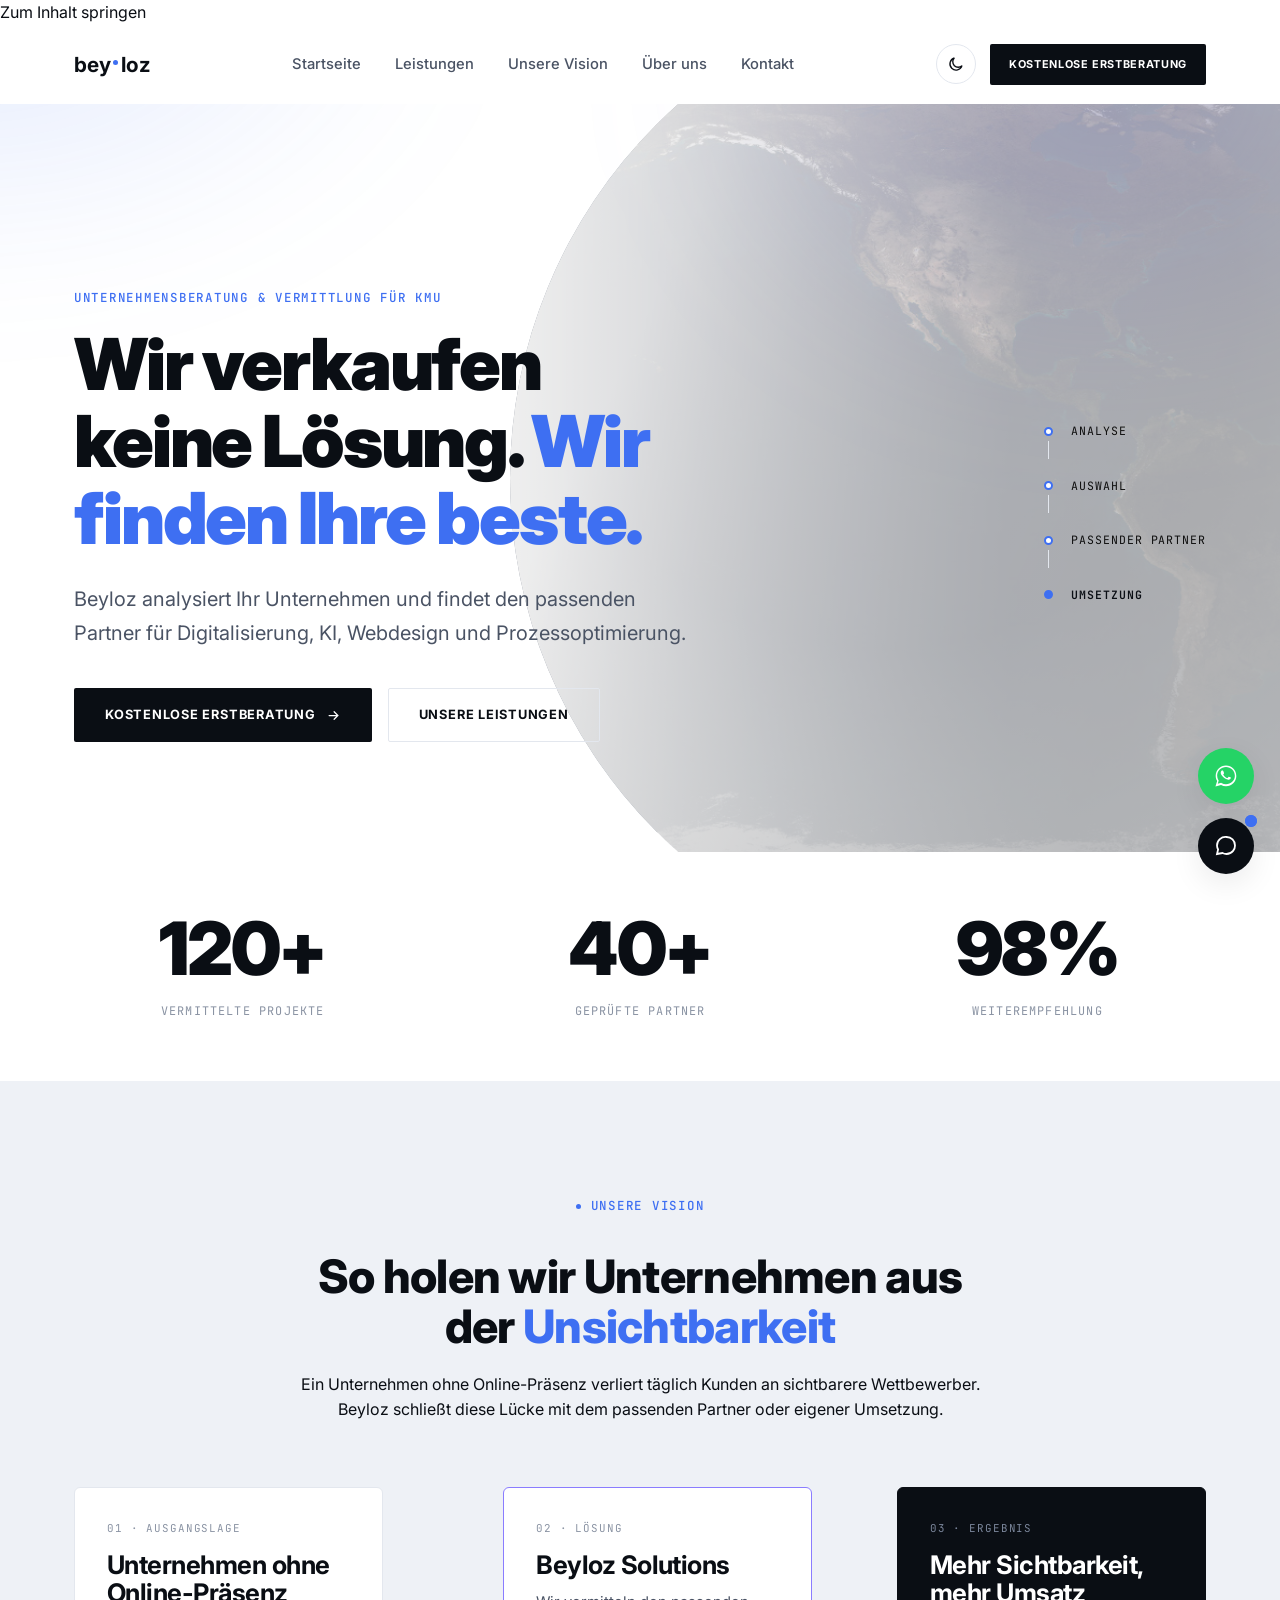
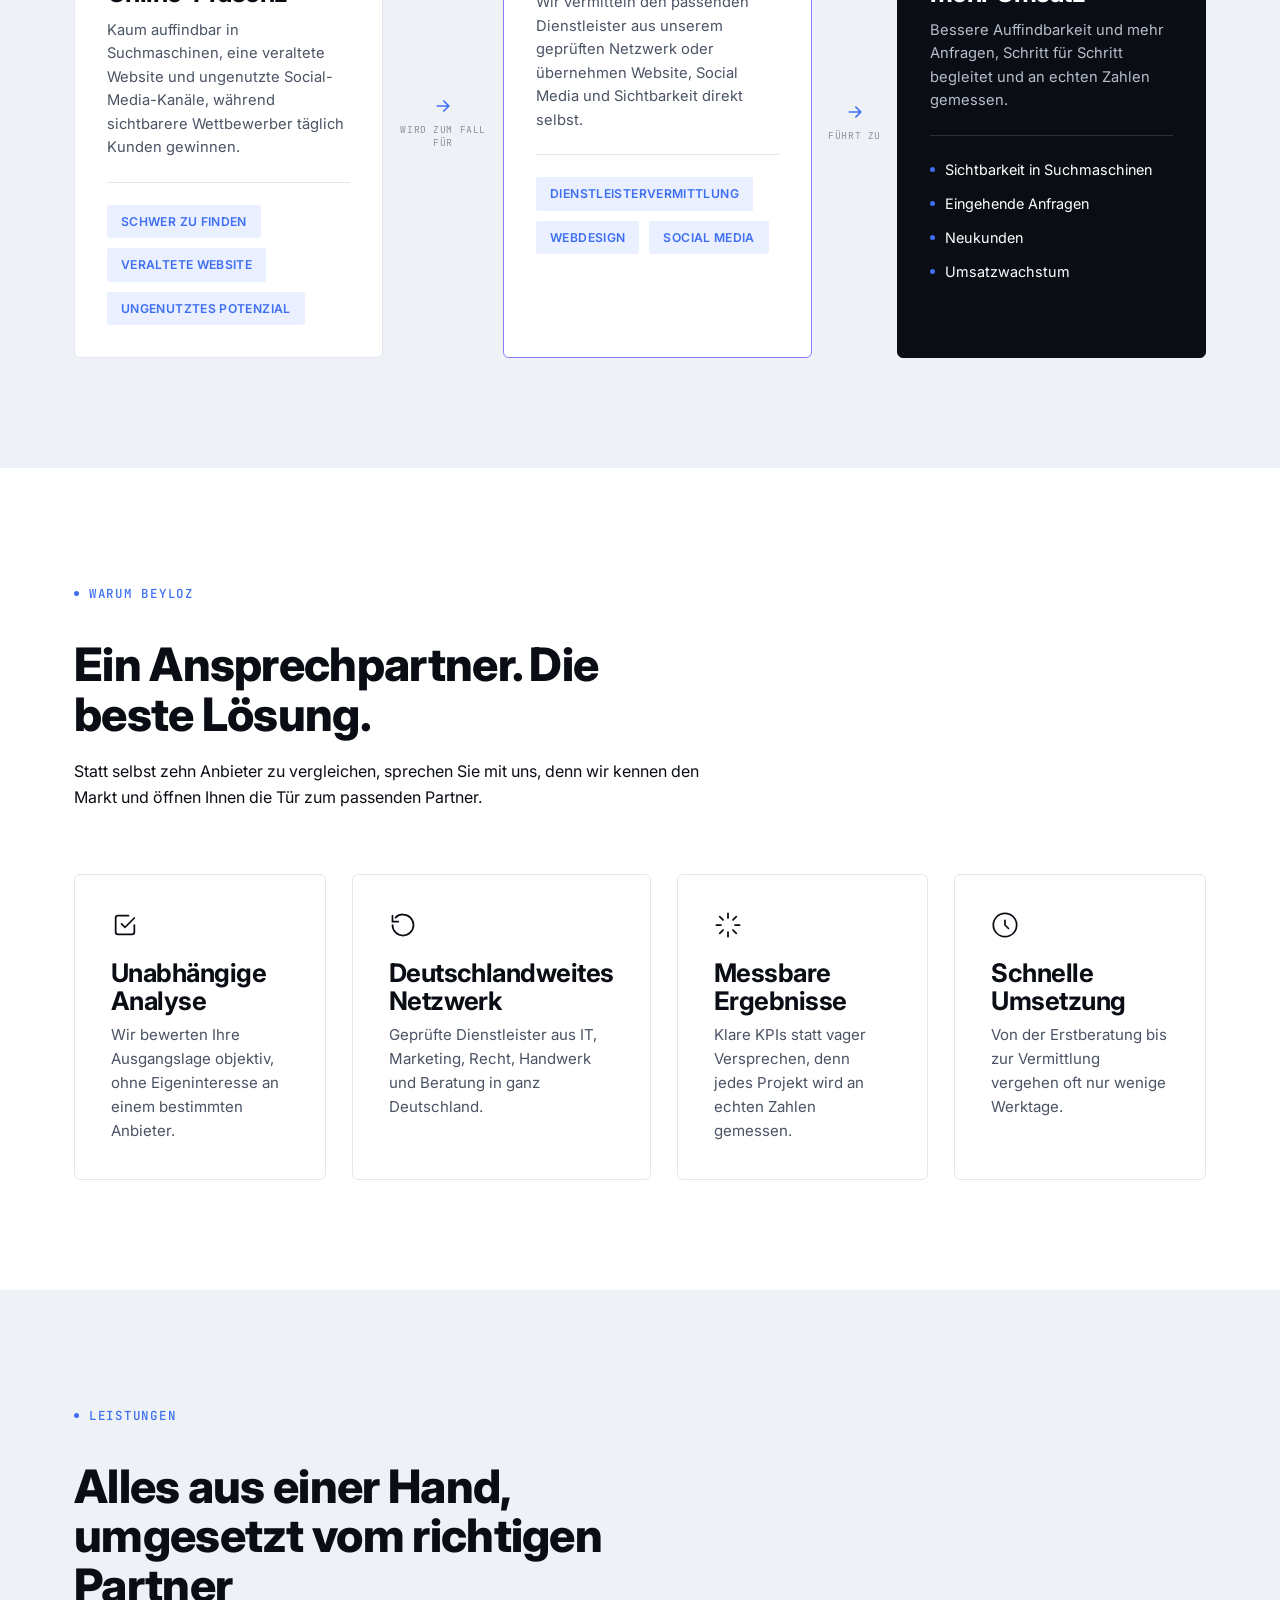
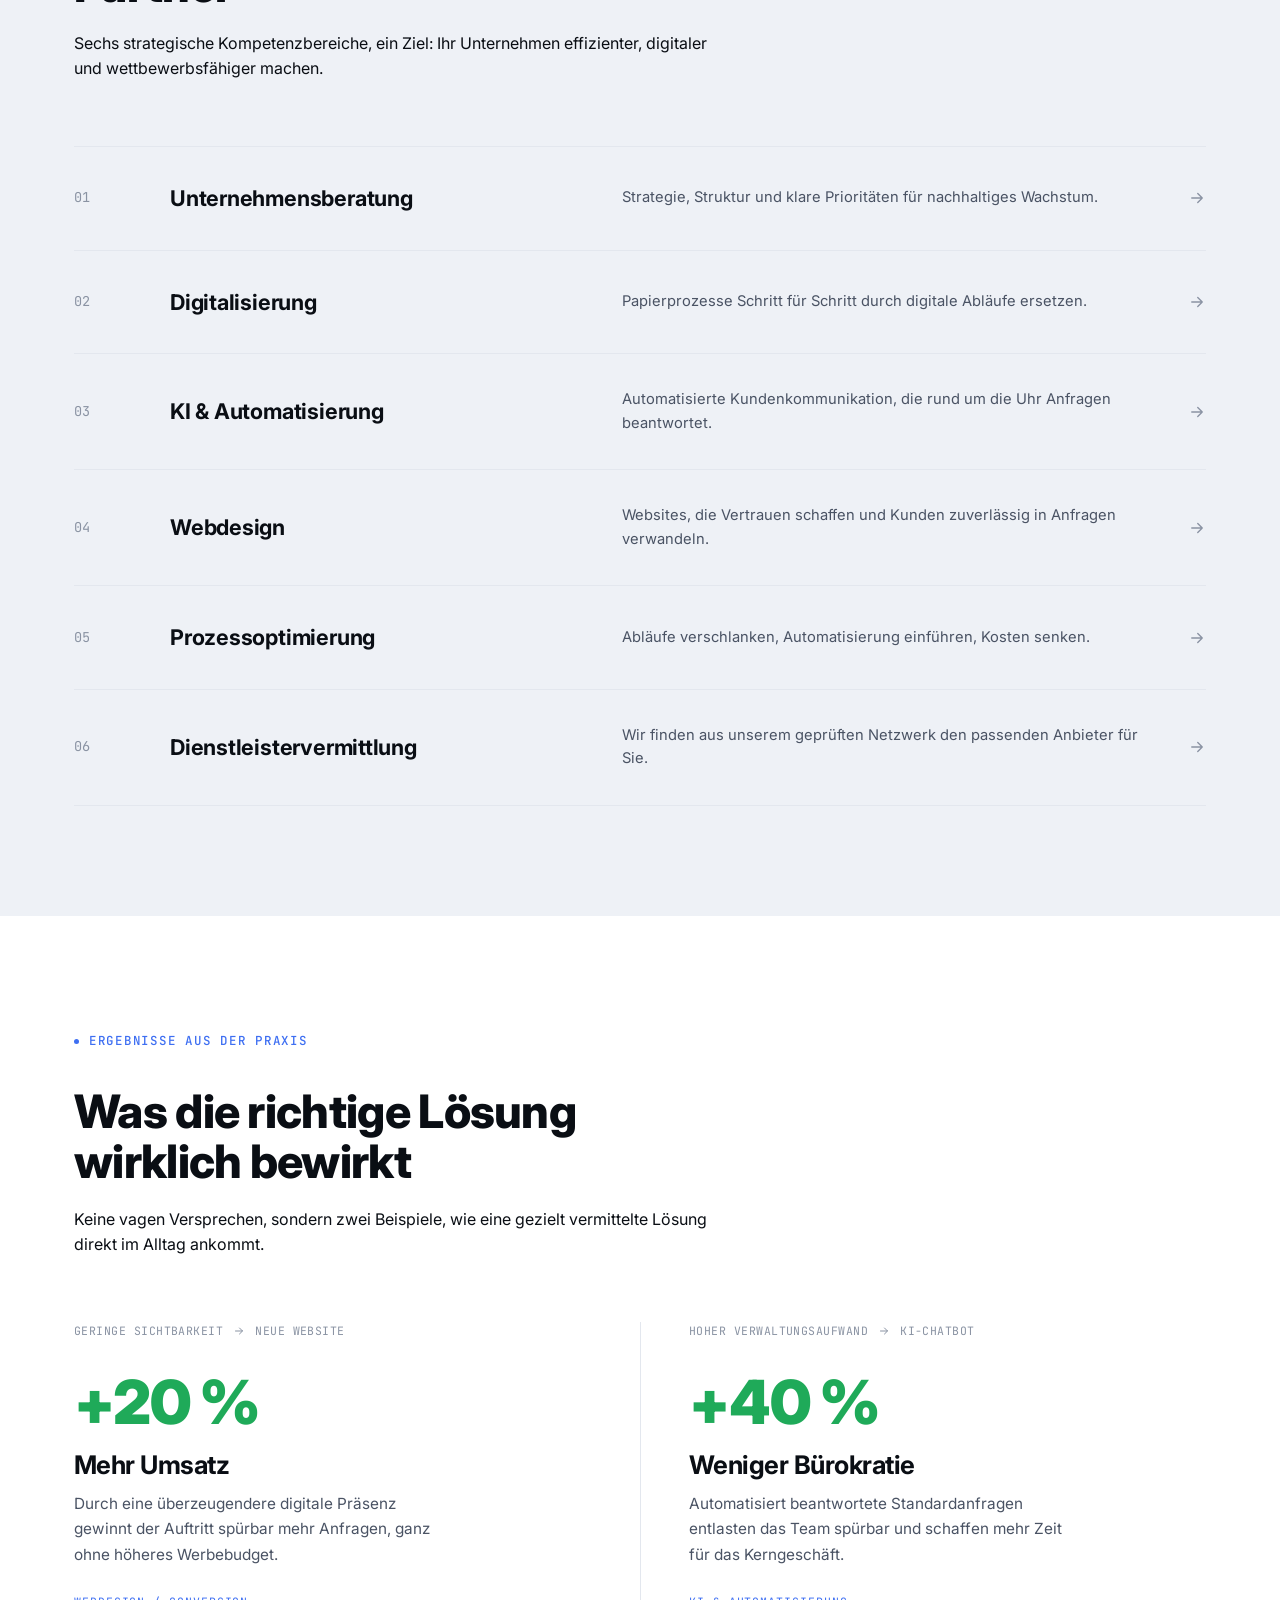
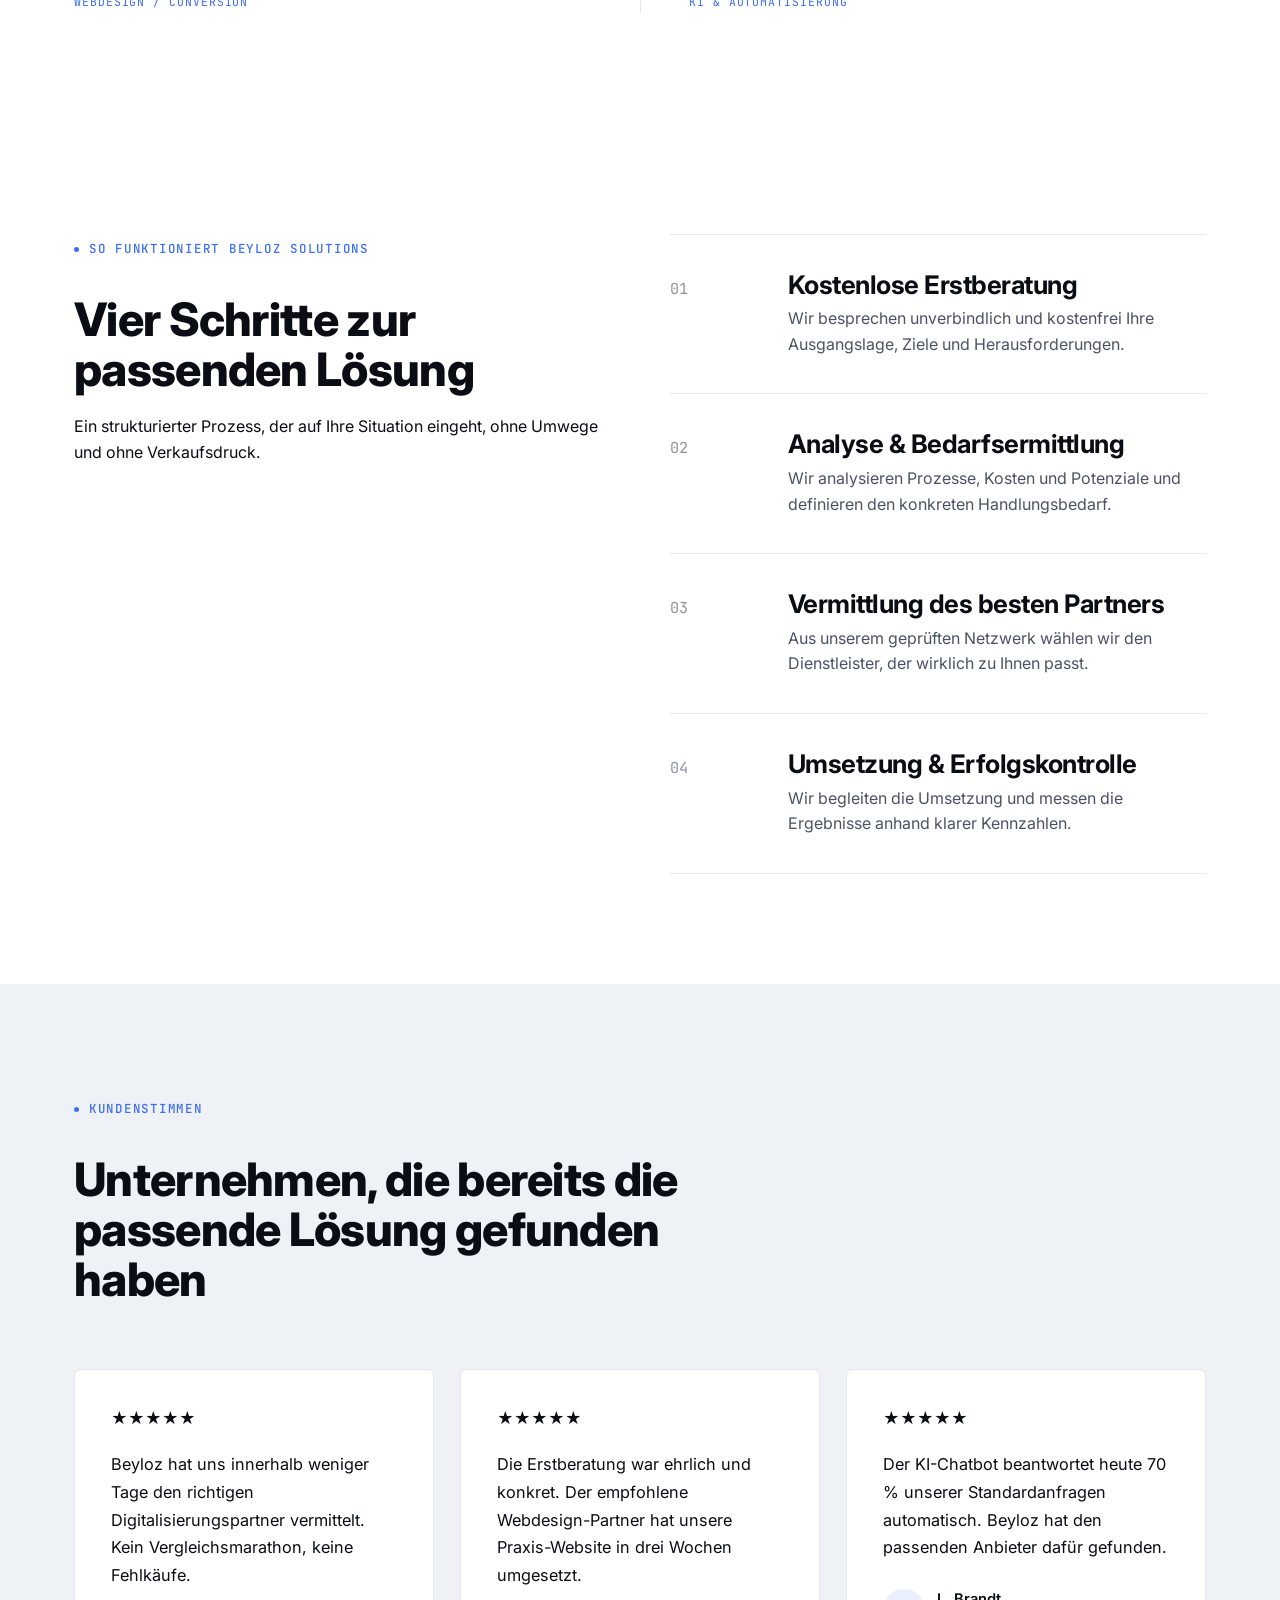
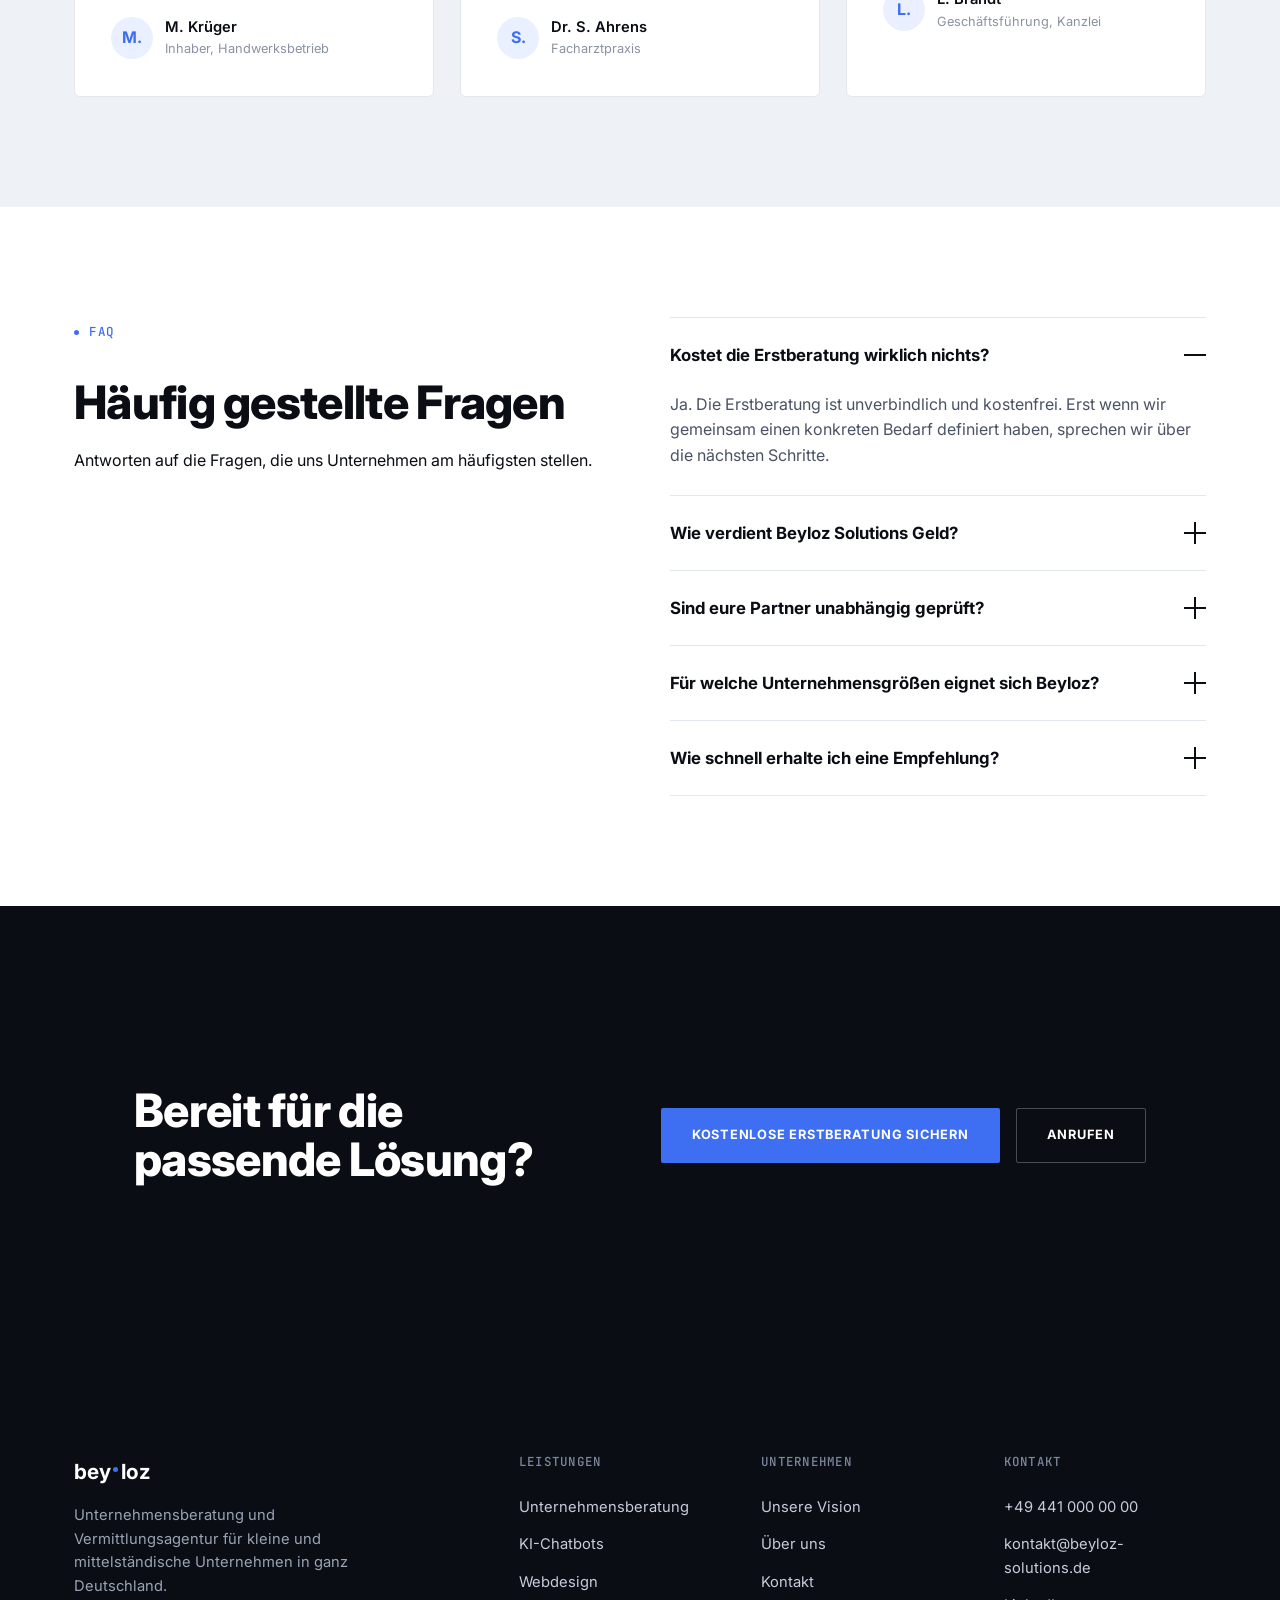
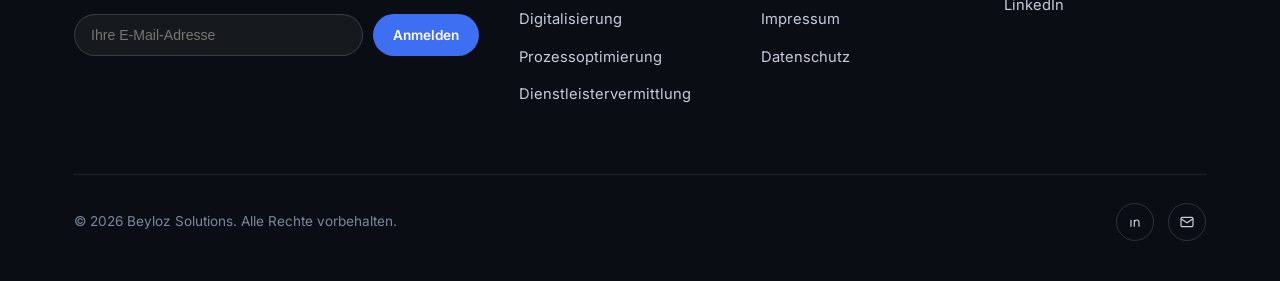
==== commit 06c13a35: "Eyebrow-Text im Hero auf Mobile als Laufband animieren Fügt einen nahtlosen, linear scrollenden Marq" ====
--- a/index.html
+++ b/index.html
@@ -53,7 +53,12 @@
     <div class="container">
       <div class="hero-grid-layout">
         <div class="hero-inner reveal">
-          <span class="eyebrow">Unternehmensberatung &amp; Vermittlung für KMU</span>
+          <span class="eyebrow eyebrow-marquee">
+            <span class="eyebrow-marquee-track">
+              <span>Unternehmensberatung &amp; Vermittlung für KMU</span>
+              <span aria-hidden="true">Unternehmensberatung &amp; Vermittlung für KMU</span>
+            </span>
+          </span>
           <h1 class="mt-16">Wir verkaufen keine Lösung. <em>Wir finden Ihre beste.</em></h1>
           <p class="lede mt-24">Beyloz analysiert Ihr Unternehmen und findet den passenden Partner für Digitalisierung, KI, Webdesign und Prozessoptimierung.</p>
           <div class="hero-actions">
--- a/assets/styles.css
+++ b/assets/styles.css
@@ -347,6 +347,37 @@
 }
 .hero-actions{ display:flex; gap:16px; margin-top:38px; flex-wrap:wrap; }
 
+/* ---- Hero eyebrow marquee (mobile only, seamless infinite scroll) ---- */
+.eyebrow-marquee{ display:inline-block; overflow:visible; }
+.eyebrow-marquee-track{ display:inline-flex; }
+.eyebrow-marquee-track span:nth-child(2){ display:none; }
+@media (max-width:640px){
+  .hero .eyebrow{ display:flex; width:100%; }
+  .hero .eyebrow-marquee{
+    display:block;
+    flex:1 1 auto;
+    min-width:0;
+    overflow:hidden;
+    mask-image:linear-gradient(90deg, transparent 0, #000 24px, #000 calc(100% - 24px), transparent 100%);
+    -webkit-mask-image:linear-gradient(90deg, transparent 0, #000 24px, #000 calc(100% - 24px), transparent 100%);
+  }
+  .hero .eyebrow-marquee-track{
+    display:flex;
+    width:max-content;
+    animation:eyebrow-marquee-scroll 18s linear infinite;
+  }
+  .hero .eyebrow-marquee-track span:nth-child(2){ display:flex; align-items:center; }
+  .hero .eyebrow-marquee-track span{
+    flex-shrink:0;
+    white-space:nowrap;
+    padding-right:40px;
+  }
+}
+@keyframes eyebrow-marquee-scroll{
+  from{ transform:translateX(0); }
+  to{ transform:translateX(-50%); }
+}
+
 /* ---- Hero diagram (Analyse -> Auswahl -> Partner -> Umsetzung) ---- */
 .hero-diagram{ display:flex; flex-direction:column; padding-left:8px; }
 .hero-diagram-step{ display:flex; align-items:center; gap:18px; padding:18px 0; position:relative; }
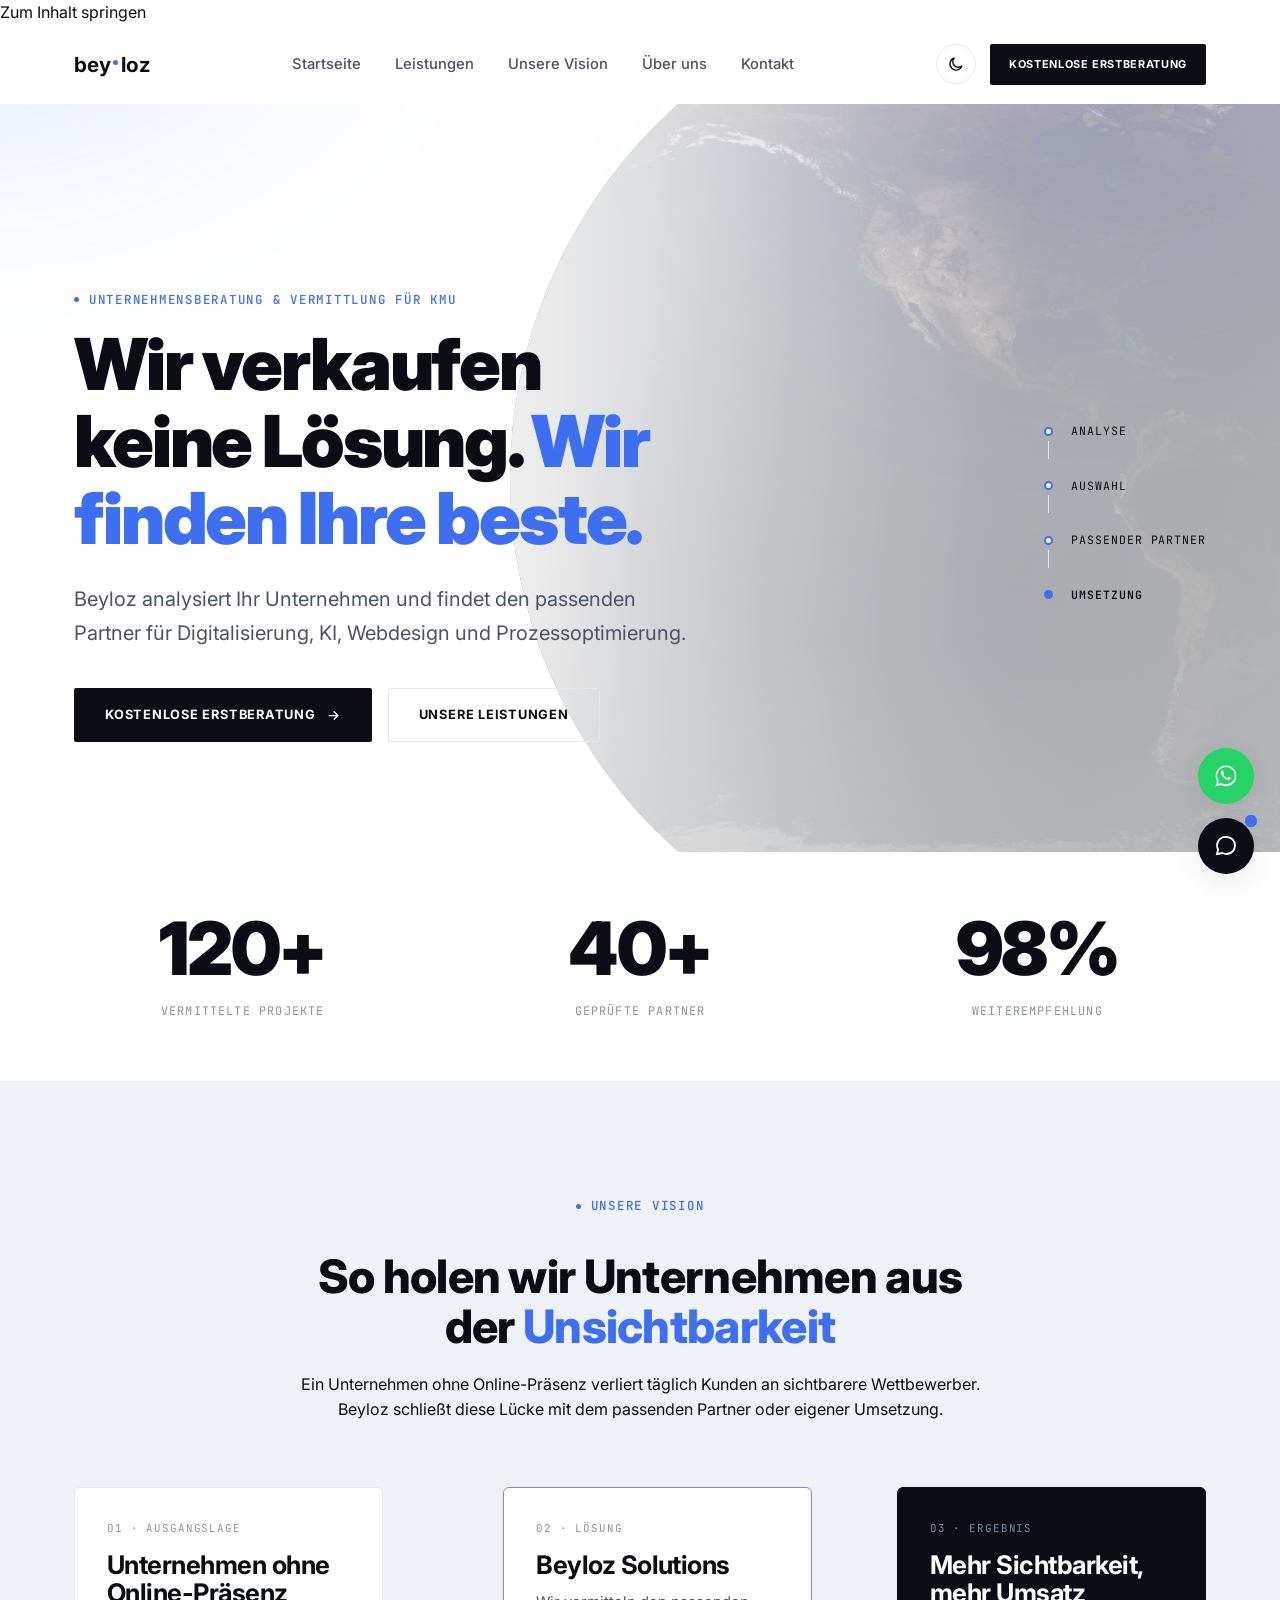
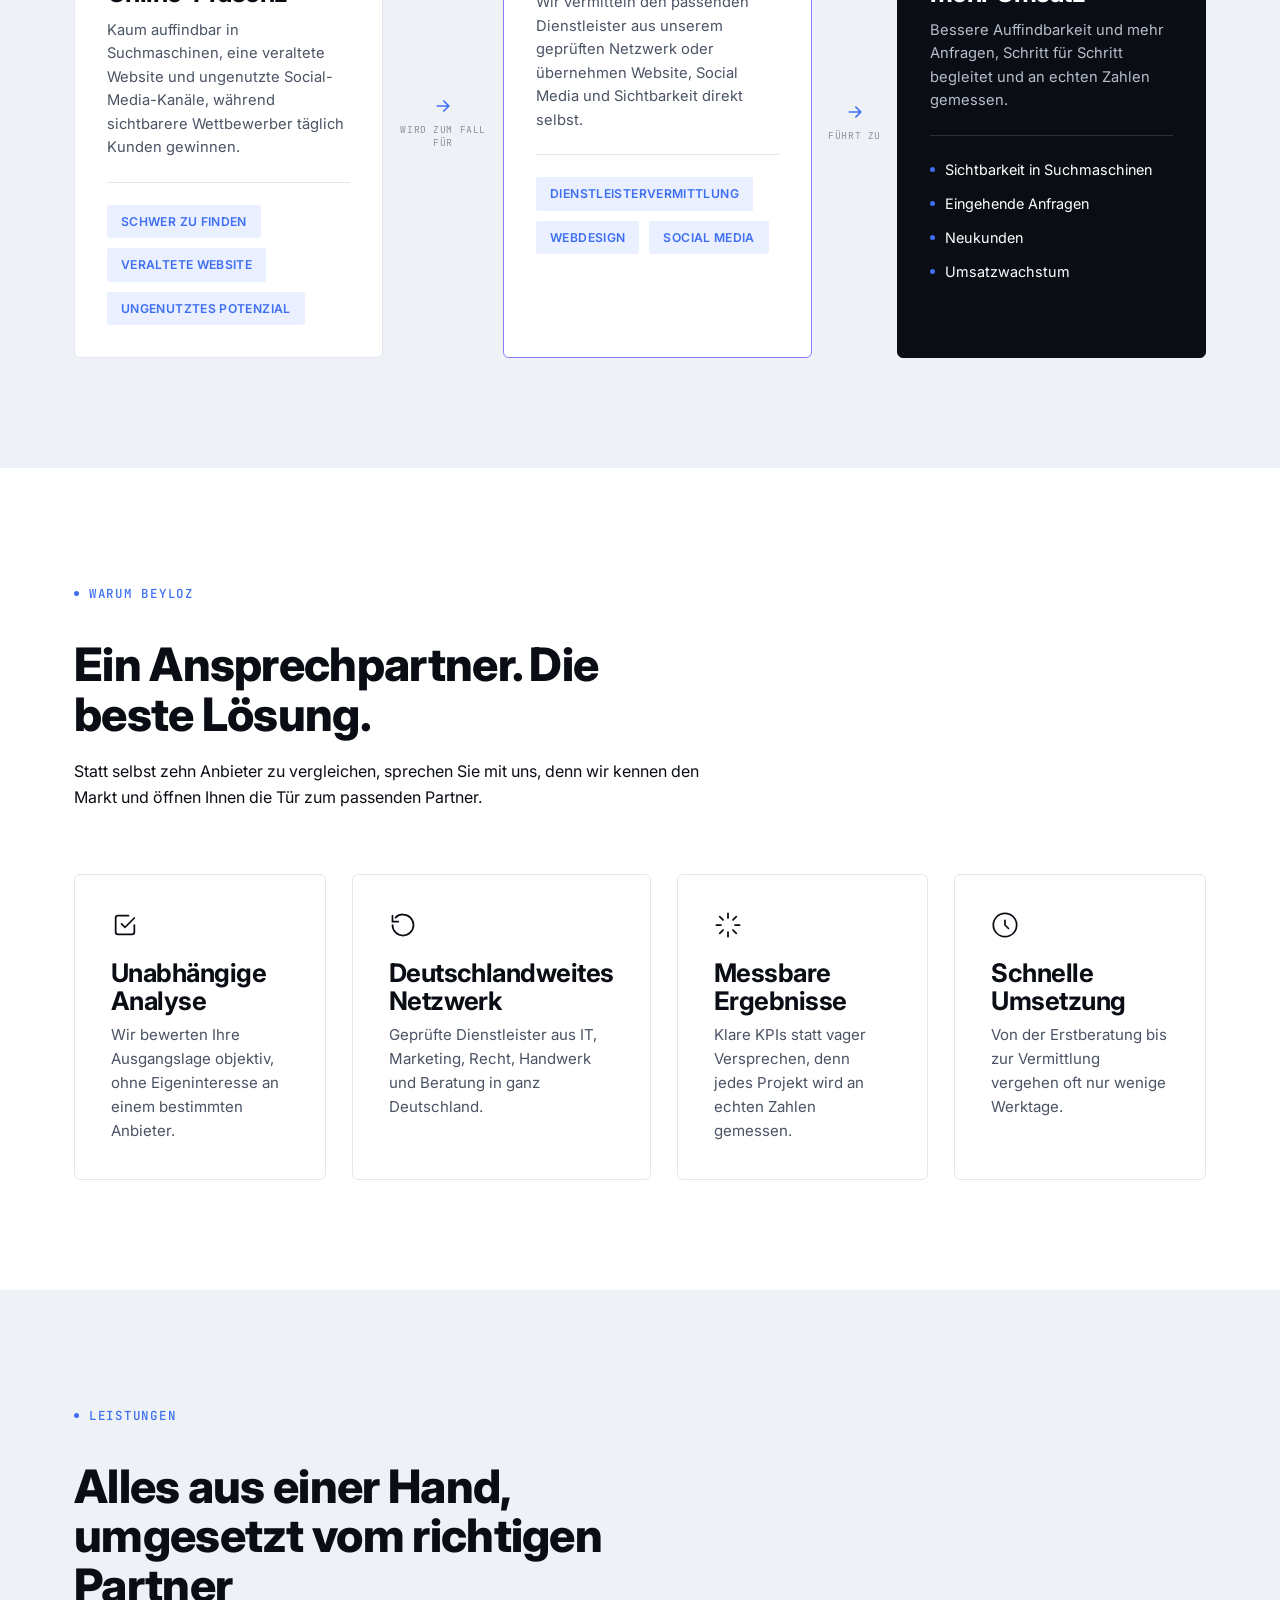
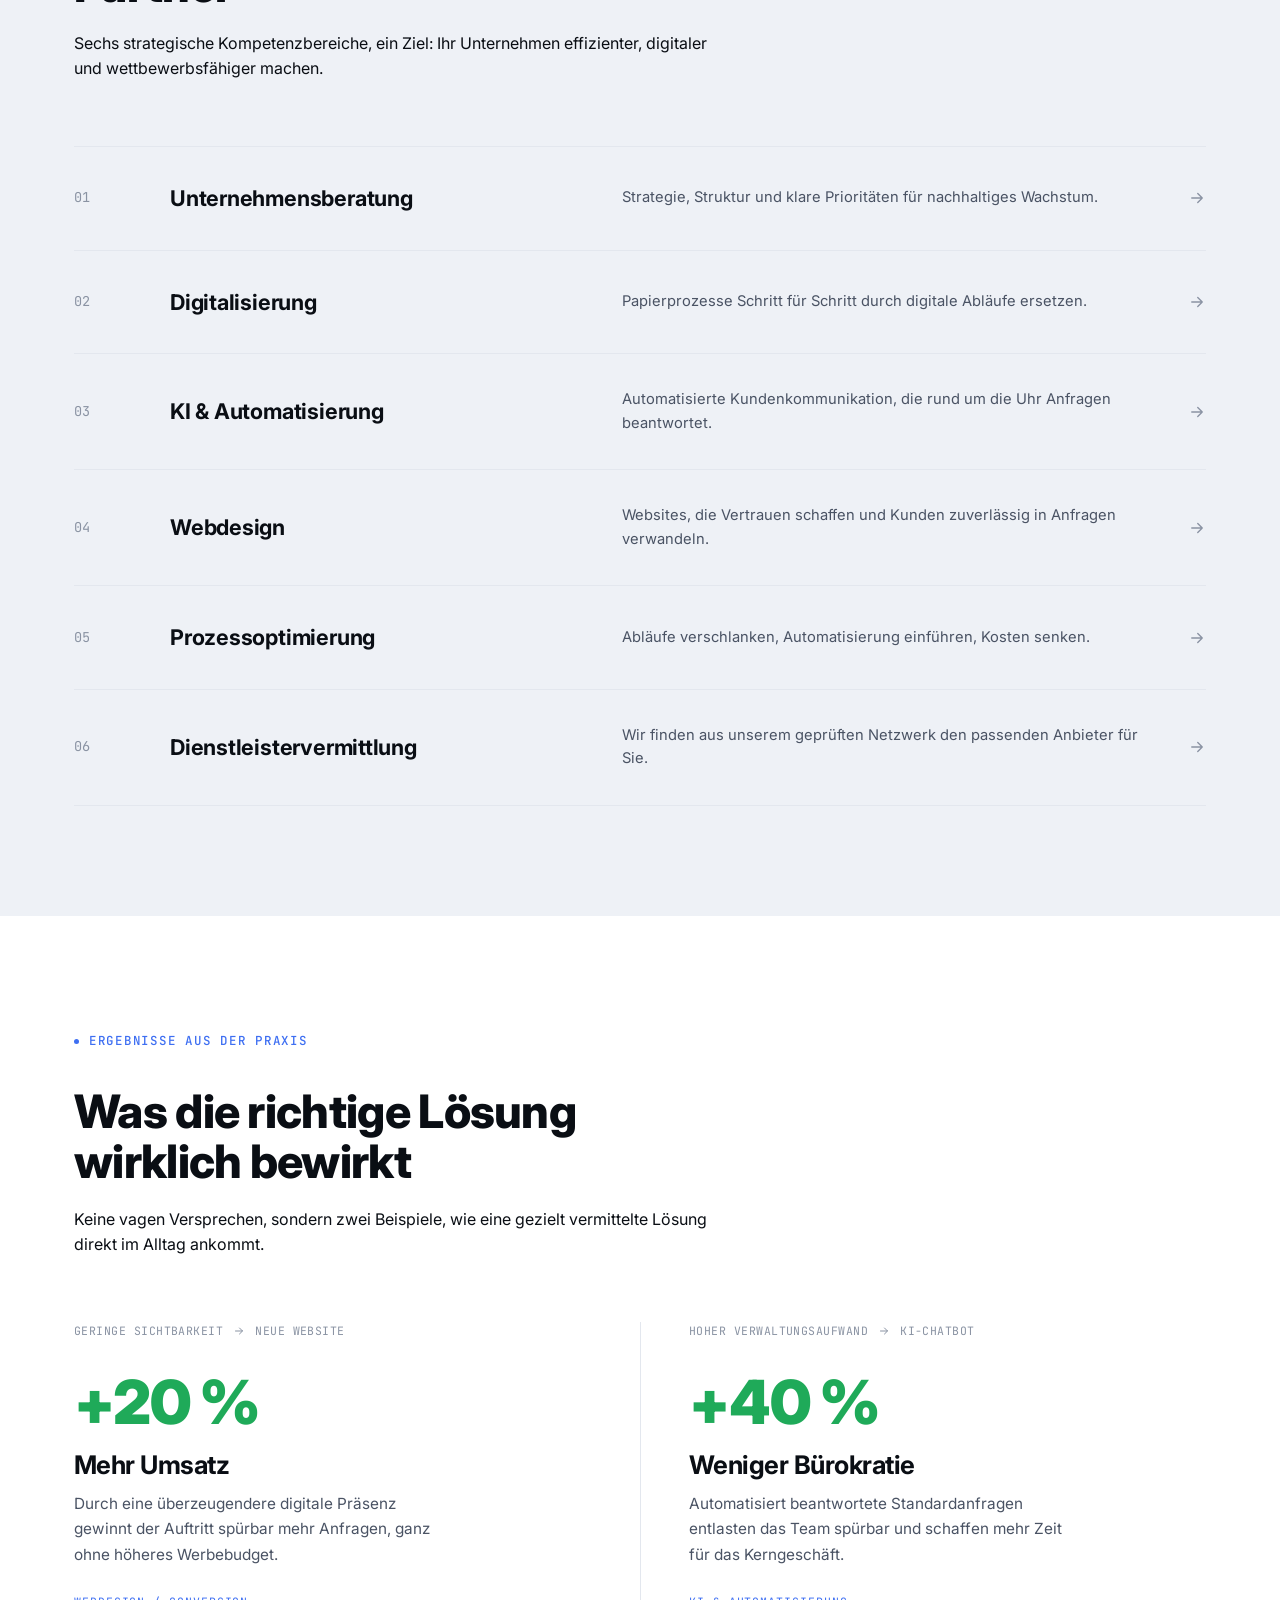
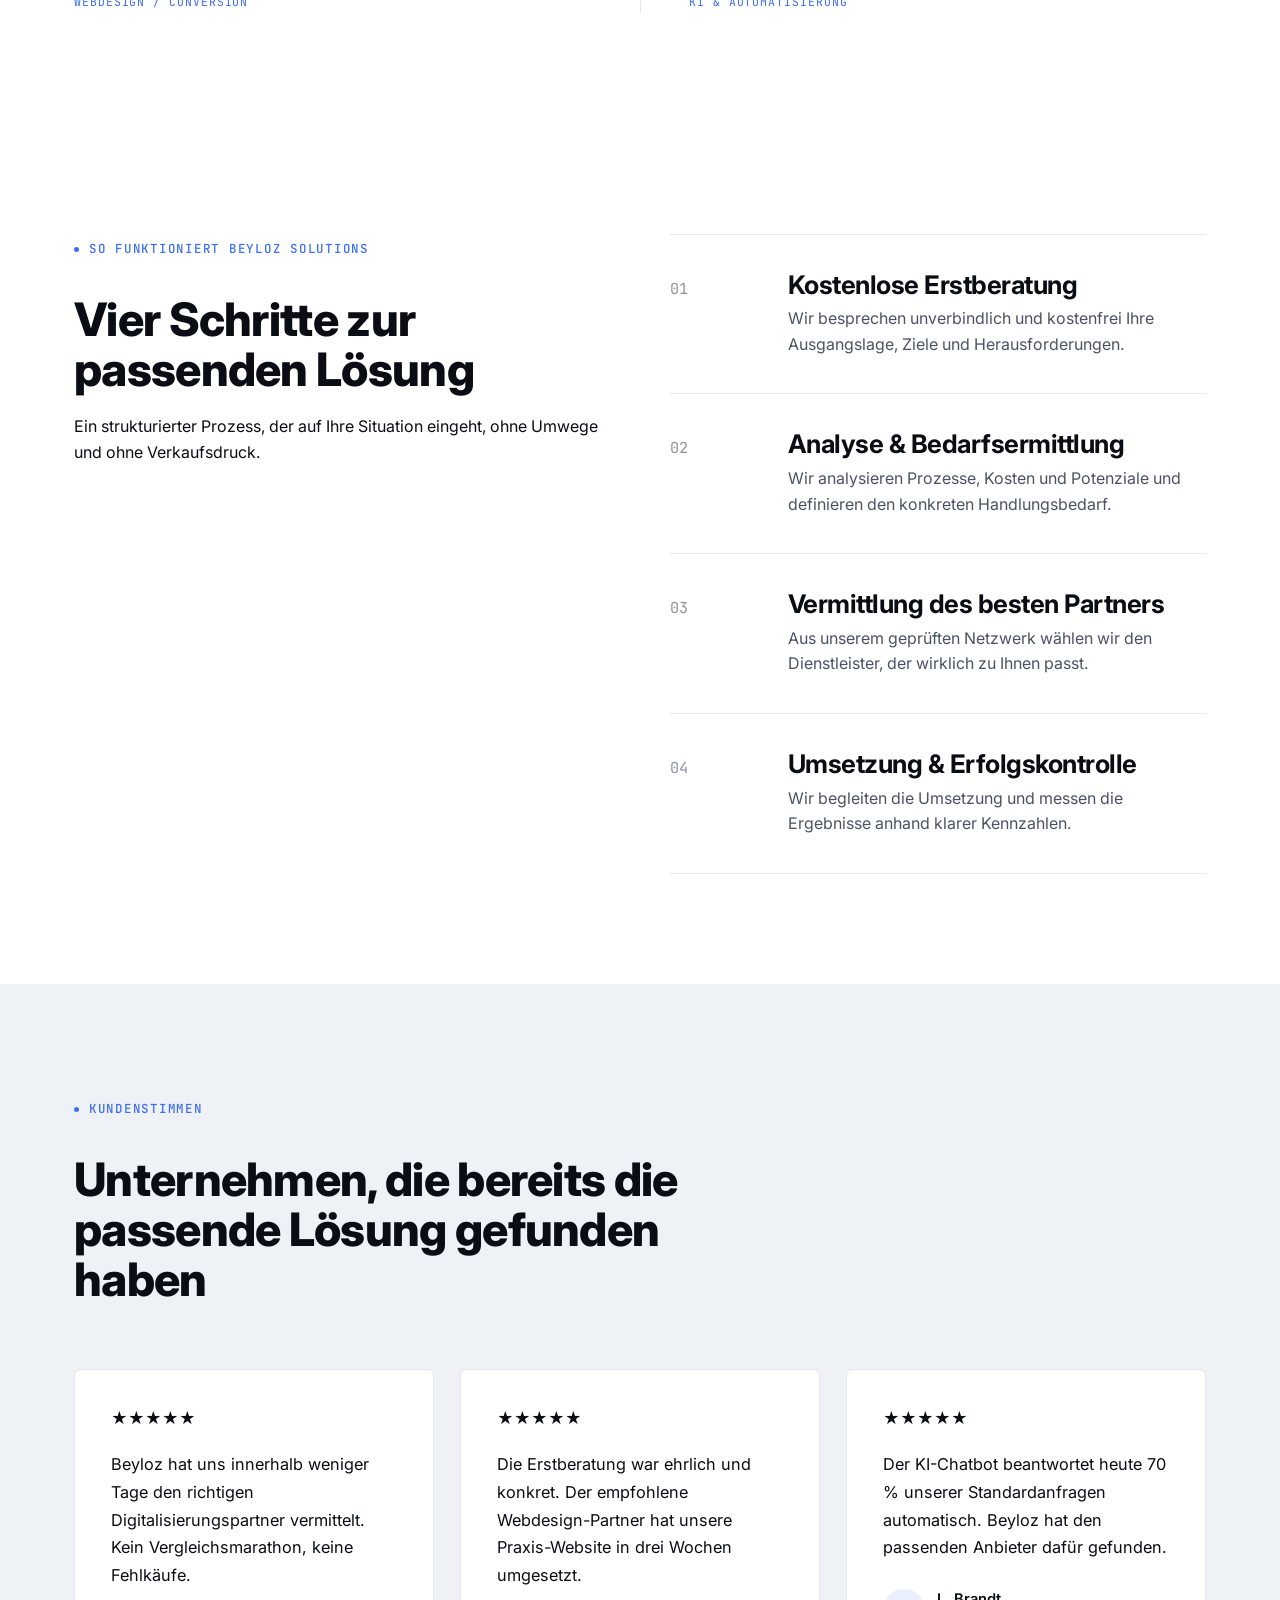
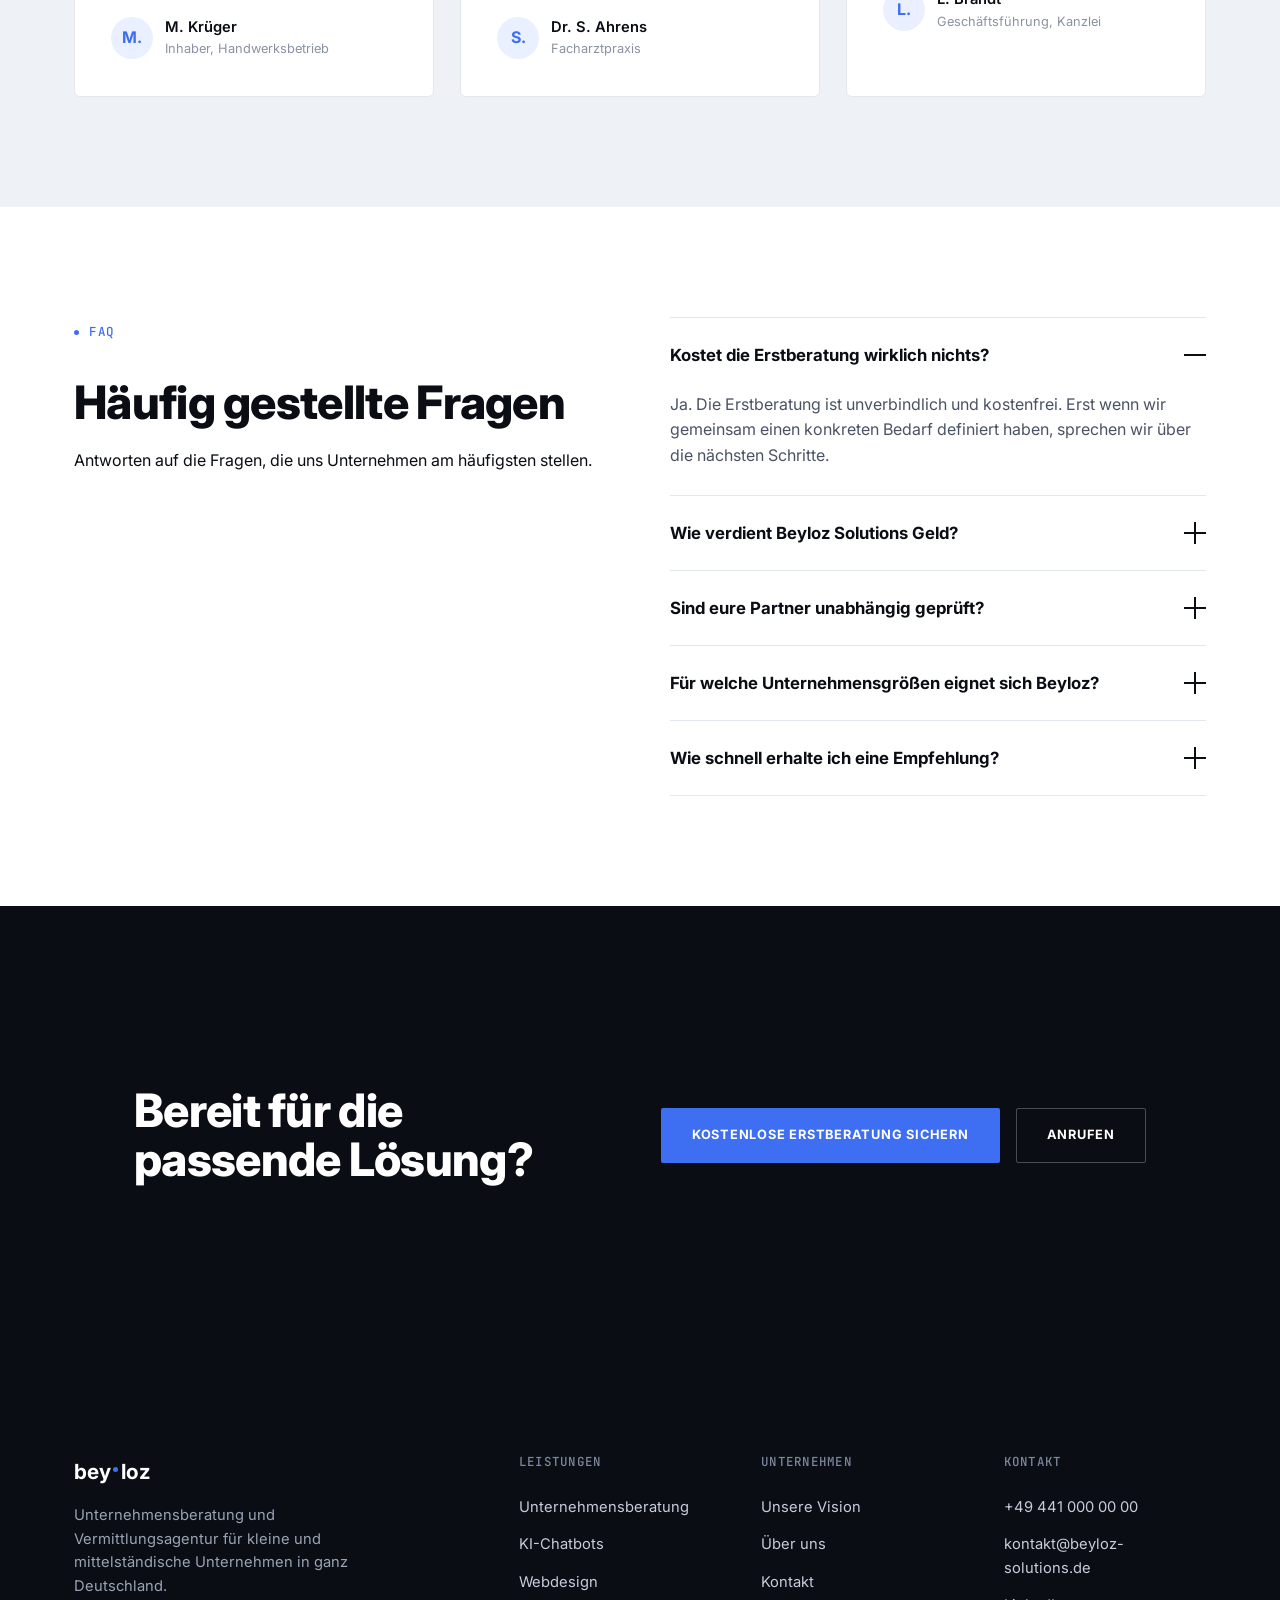
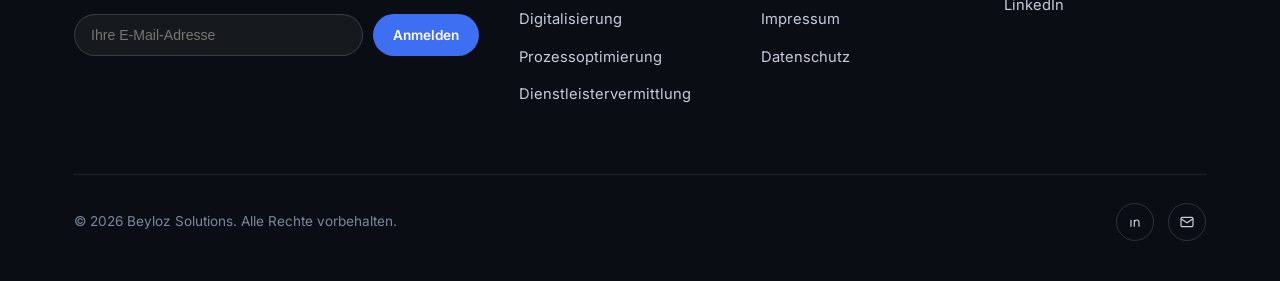
==== commit 3254dd87: "Horizontalen Overflow durch Marquee auf Mobile beheben .hero-inner ist ein Grid-Item mit default min" ====
--- a/index.html
+++ b/index.html
@@ -53,10 +53,12 @@
     <div class="container">
       <div class="hero-grid-layout">
         <div class="hero-inner reveal">
-          <span class="eyebrow eyebrow-marquee">
-            <span class="eyebrow-marquee-track">
-              <span>Unternehmensberatung &amp; Vermittlung für KMU</span>
-              <span aria-hidden="true">Unternehmensberatung &amp; Vermittlung für KMU</span>
+          <span class="eyebrow">
+            <span class="eyebrow-marquee">
+              <span class="eyebrow-marquee-track">
+                <span>Unternehmensberatung &amp; Vermittlung für KMU</span>
+                <span aria-hidden="true">Unternehmensberatung &amp; Vermittlung für KMU</span>
+              </span>
             </span>
           </span>
           <h1 class="mt-16">Wir verkaufen keine Lösung. <em>Wir finden Ihre beste.</em></h1>
--- a/assets/styles.css
+++ b/assets/styles.css
@@ -68,7 +68,7 @@
 }
 
 *,*::before,*::after{ box-sizing:border-box; }
-html{ scroll-behavior:smooth; }
+html{ scroll-behavior:smooth; overflow-x:hidden; }
 @media (prefers-reduced-motion: reduce){
   html{ scroll-behavior:auto; }
   *,*::before,*::after{ animation-duration:0.001ms !important; animation-iteration-count:1 !important; transition-duration:0.001ms !important; }
@@ -339,7 +339,7 @@
   align-items:center;
   gap:80px;
 }
-.hero-inner{ max-width:620px; }
+.hero-inner{ max-width:620px; min-width:0; }
 .hero h1{ margin-bottom:0; }
 .hero h1 em{
   font-style:normal;
@@ -347,16 +347,21 @@
 }
 .hero-actions{ display:flex; gap:16px; margin-top:38px; flex-wrap:wrap; }
 
-/* ---- Hero eyebrow marquee (mobile only, seamless infinite scroll) ---- */
-.eyebrow-marquee{ display:inline-block; overflow:visible; }
+/* ---- Hero eyebrow marquee (mobile only, seamless infinite scroll) ----
+   .eyebrow-marquee is a CHILD of .eyebrow, never the same element as
+   .eyebrow itself — keeping them on separate elements avoids two rules
+   fighting over `display` on one node (which previously broke the
+   flex layout and let the wide track escape its overflow boundary). */
+.eyebrow-marquee{ display:inline-block; max-width:100%; overflow:visible; }
 .eyebrow-marquee-track{ display:inline-flex; }
 .eyebrow-marquee-track span:nth-child(2){ display:none; }
 @media (max-width:640px){
-  .hero .eyebrow{ display:flex; width:100%; }
+  .hero .eyebrow{ display:flex; width:100%; max-width:100%; }
   .hero .eyebrow-marquee{
     display:block;
     flex:1 1 auto;
     min-width:0;
+    max-width:100%;
     overflow:hidden;
     mask-image:linear-gradient(90deg, transparent 0, #000 24px, #000 calc(100% - 24px), transparent 100%);
     -webkit-mask-image:linear-gradient(90deg, transparent 0, #000 24px, #000 calc(100% - 24px), transparent 100%);
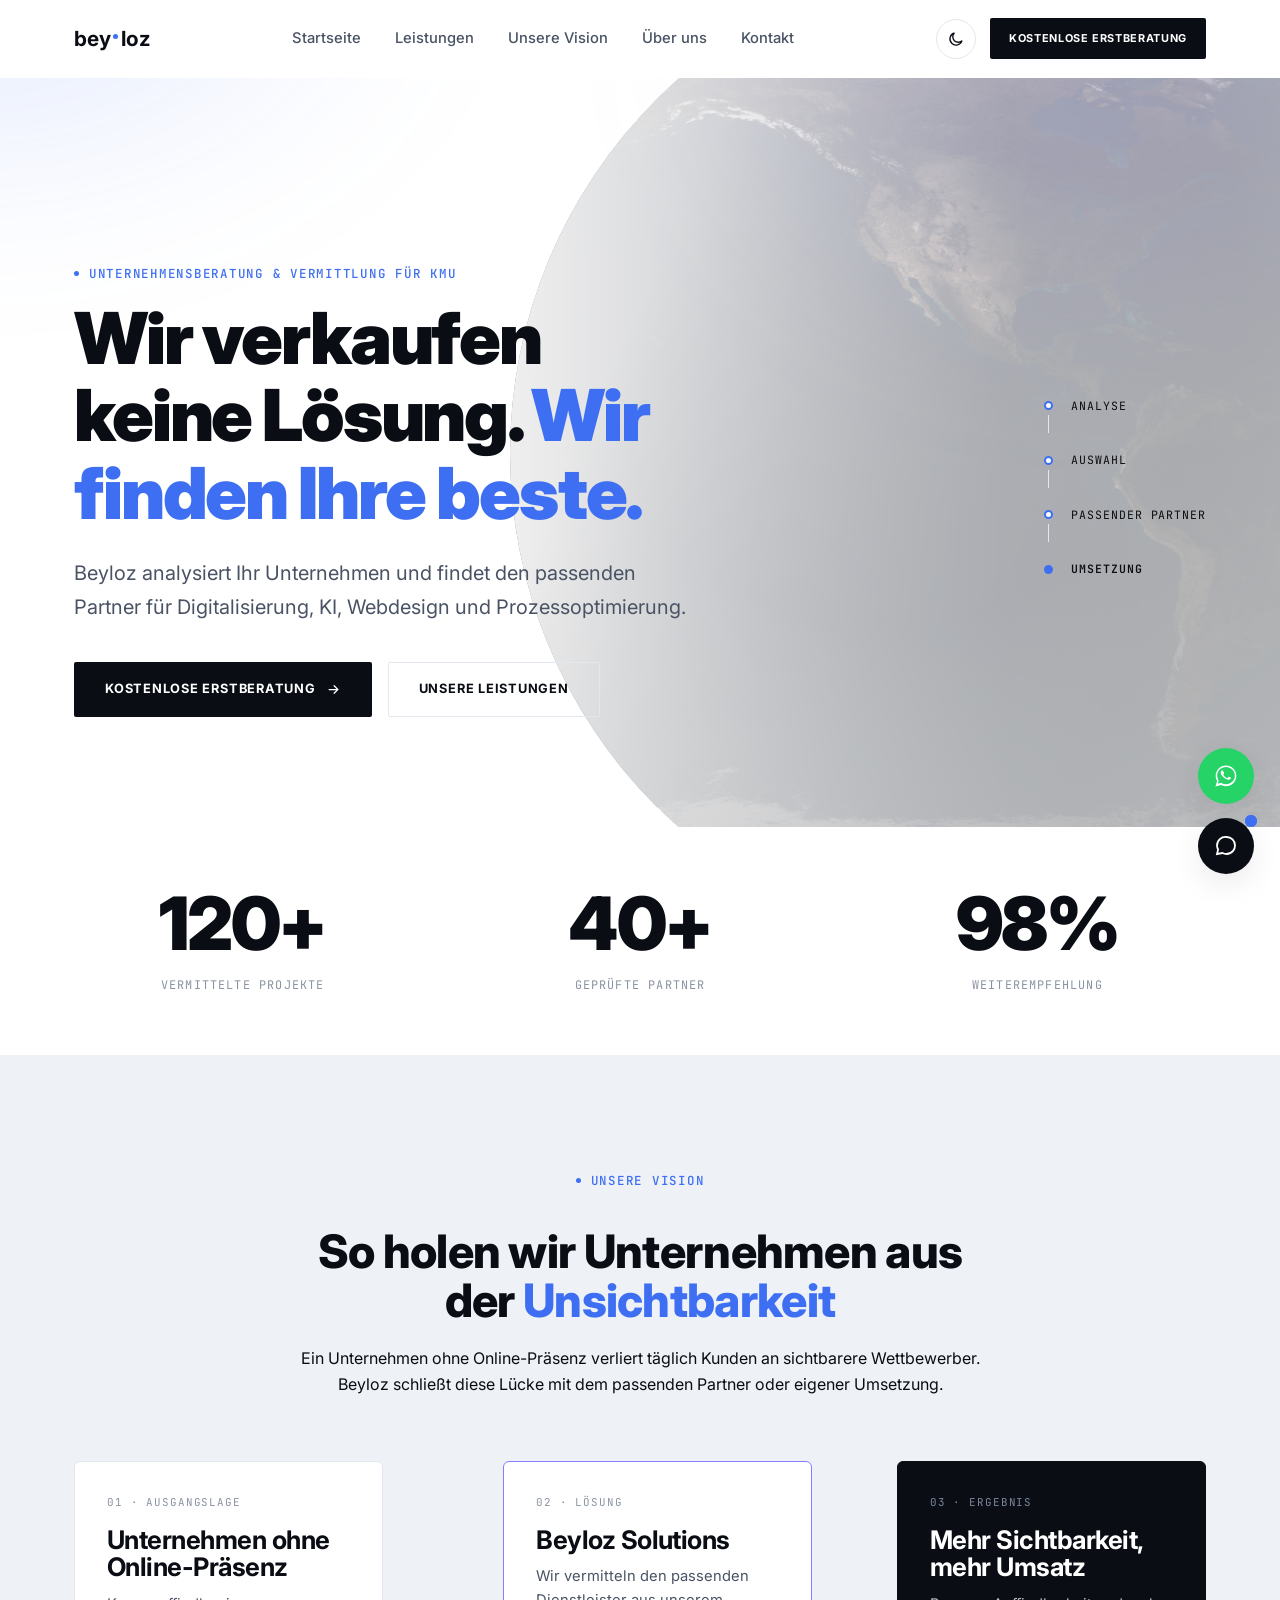
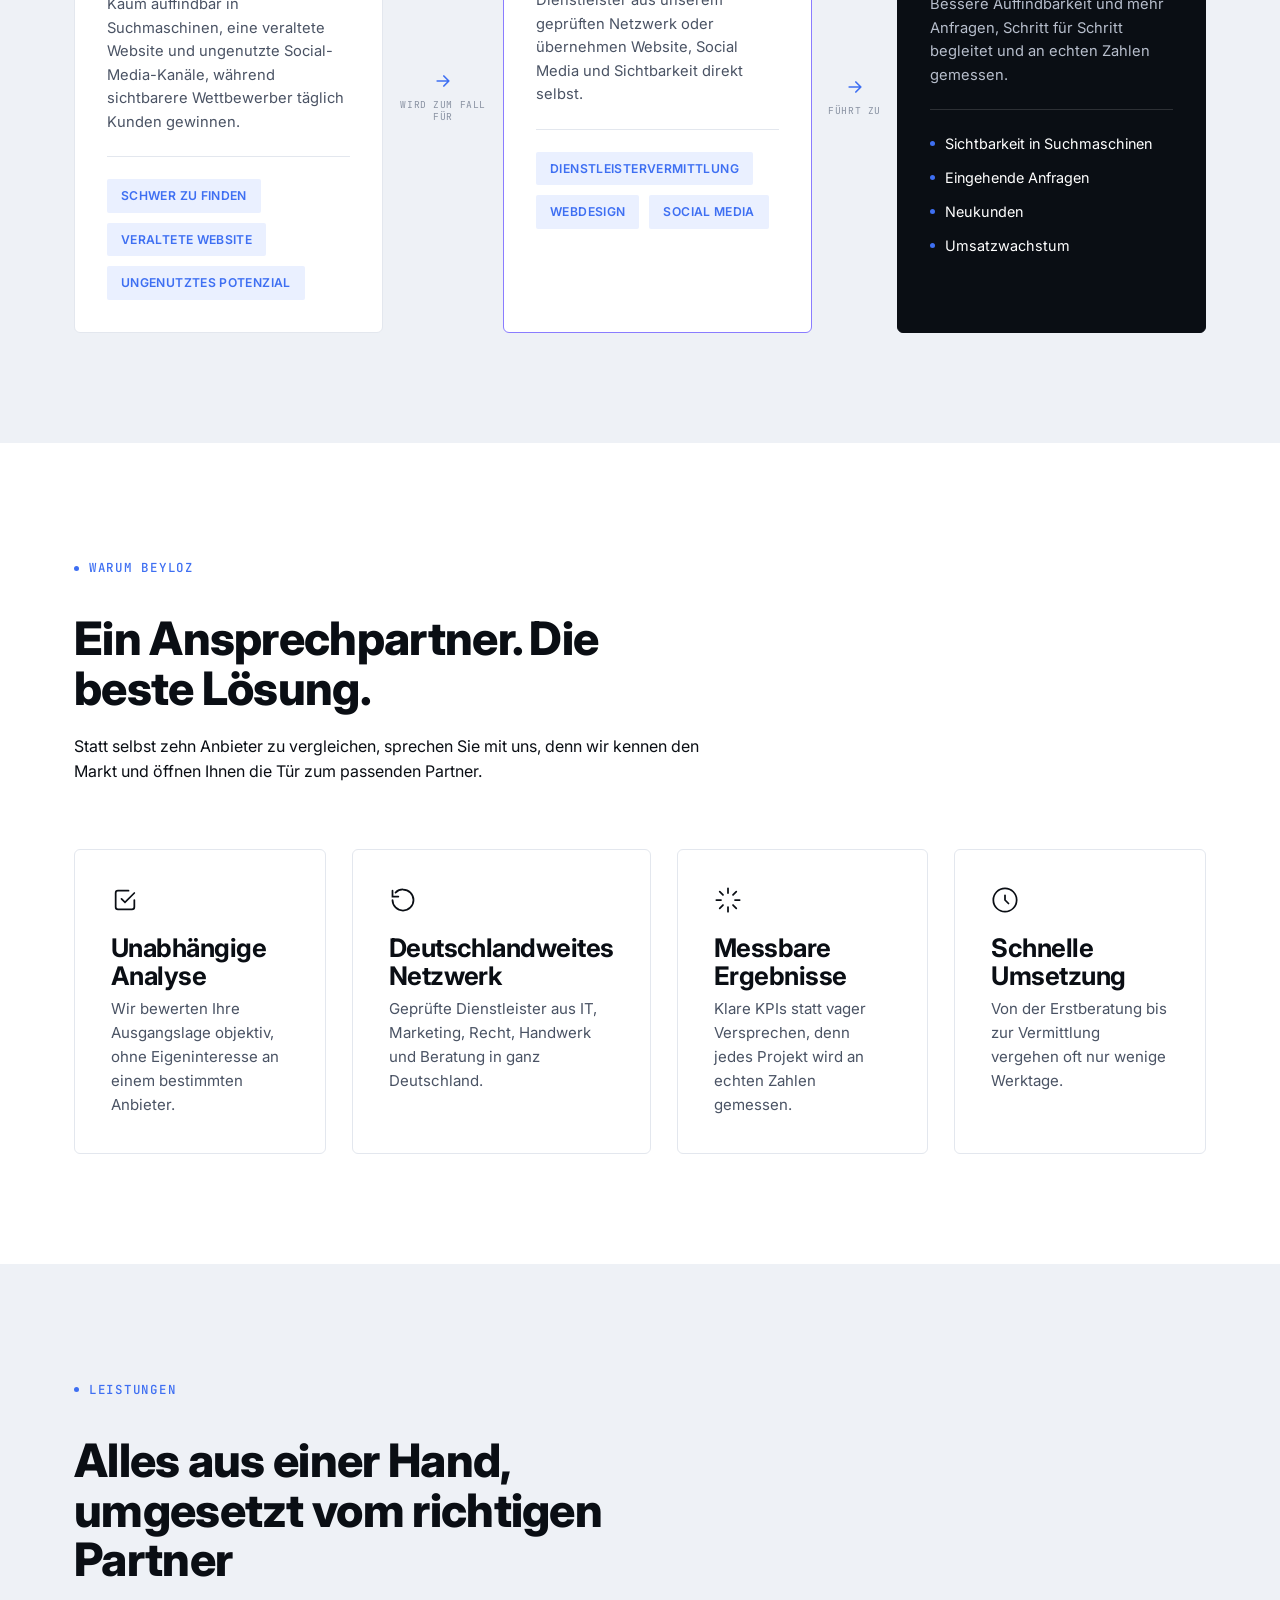
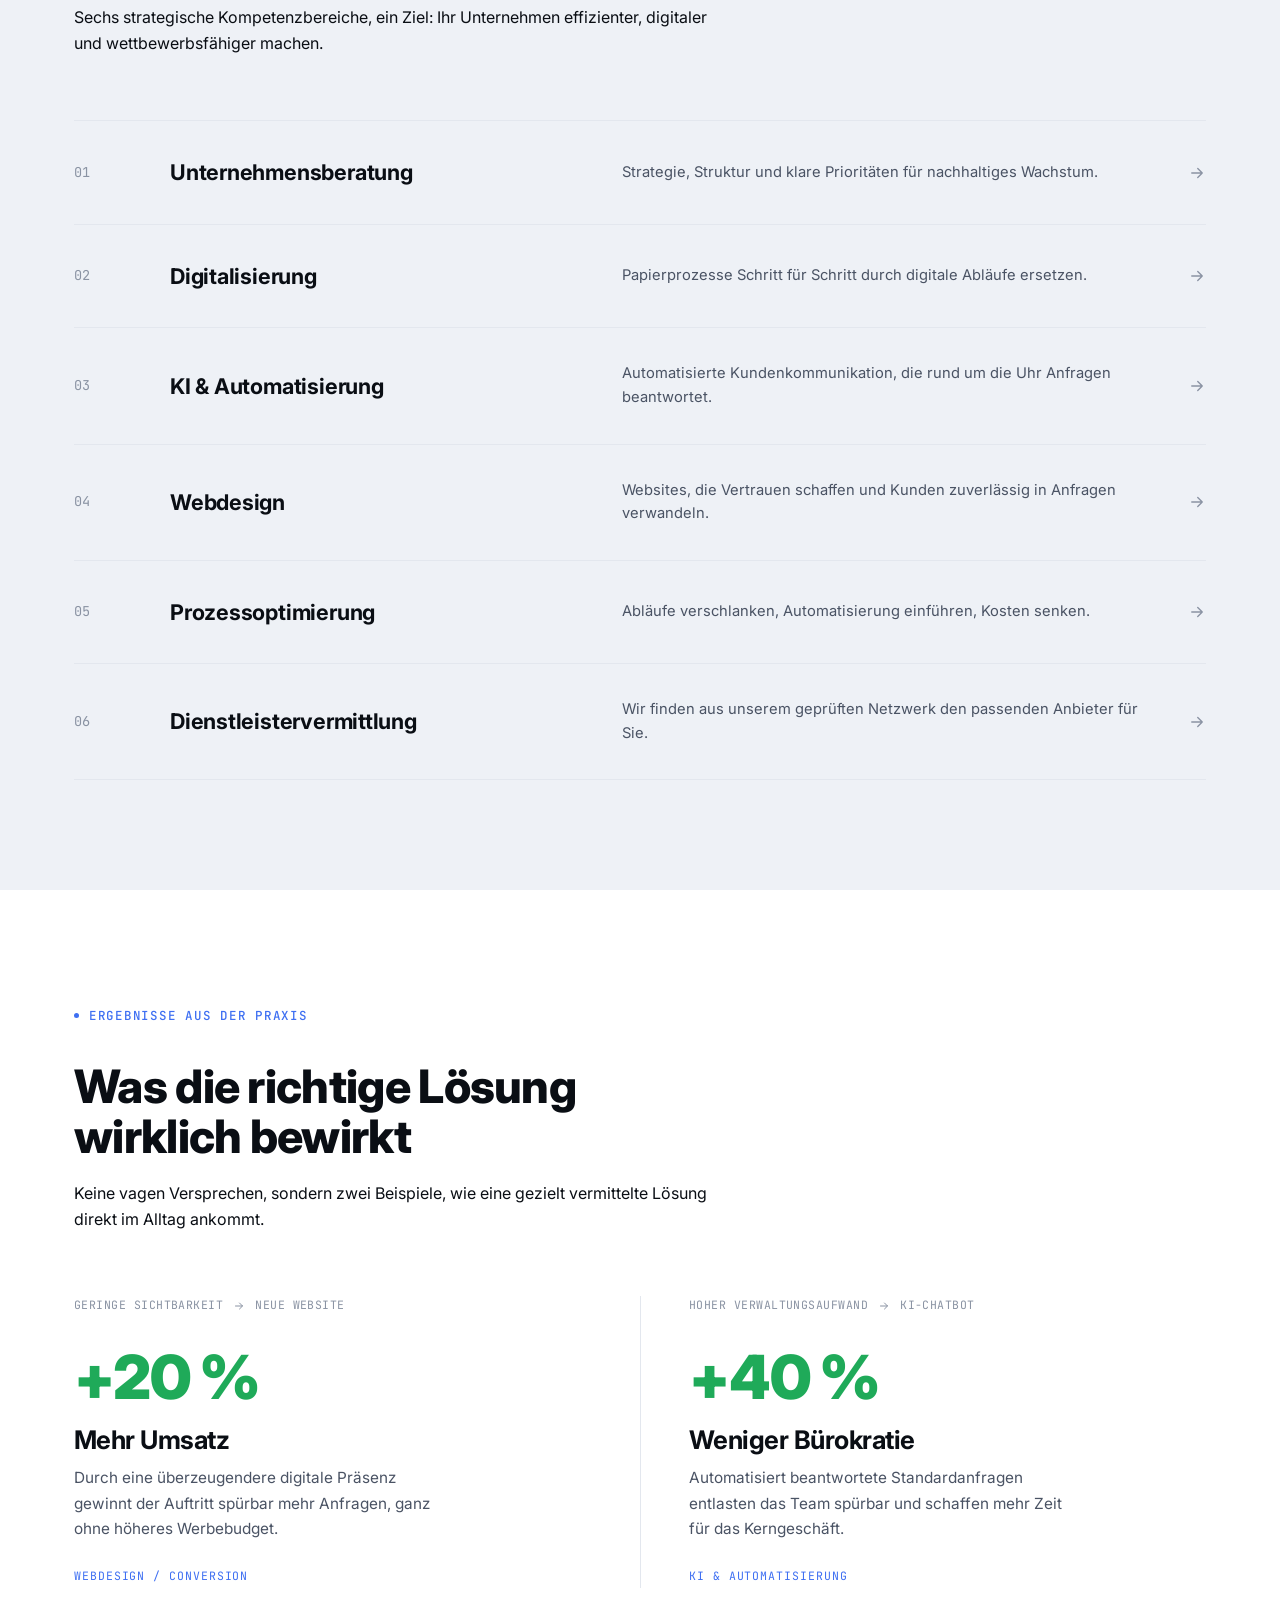
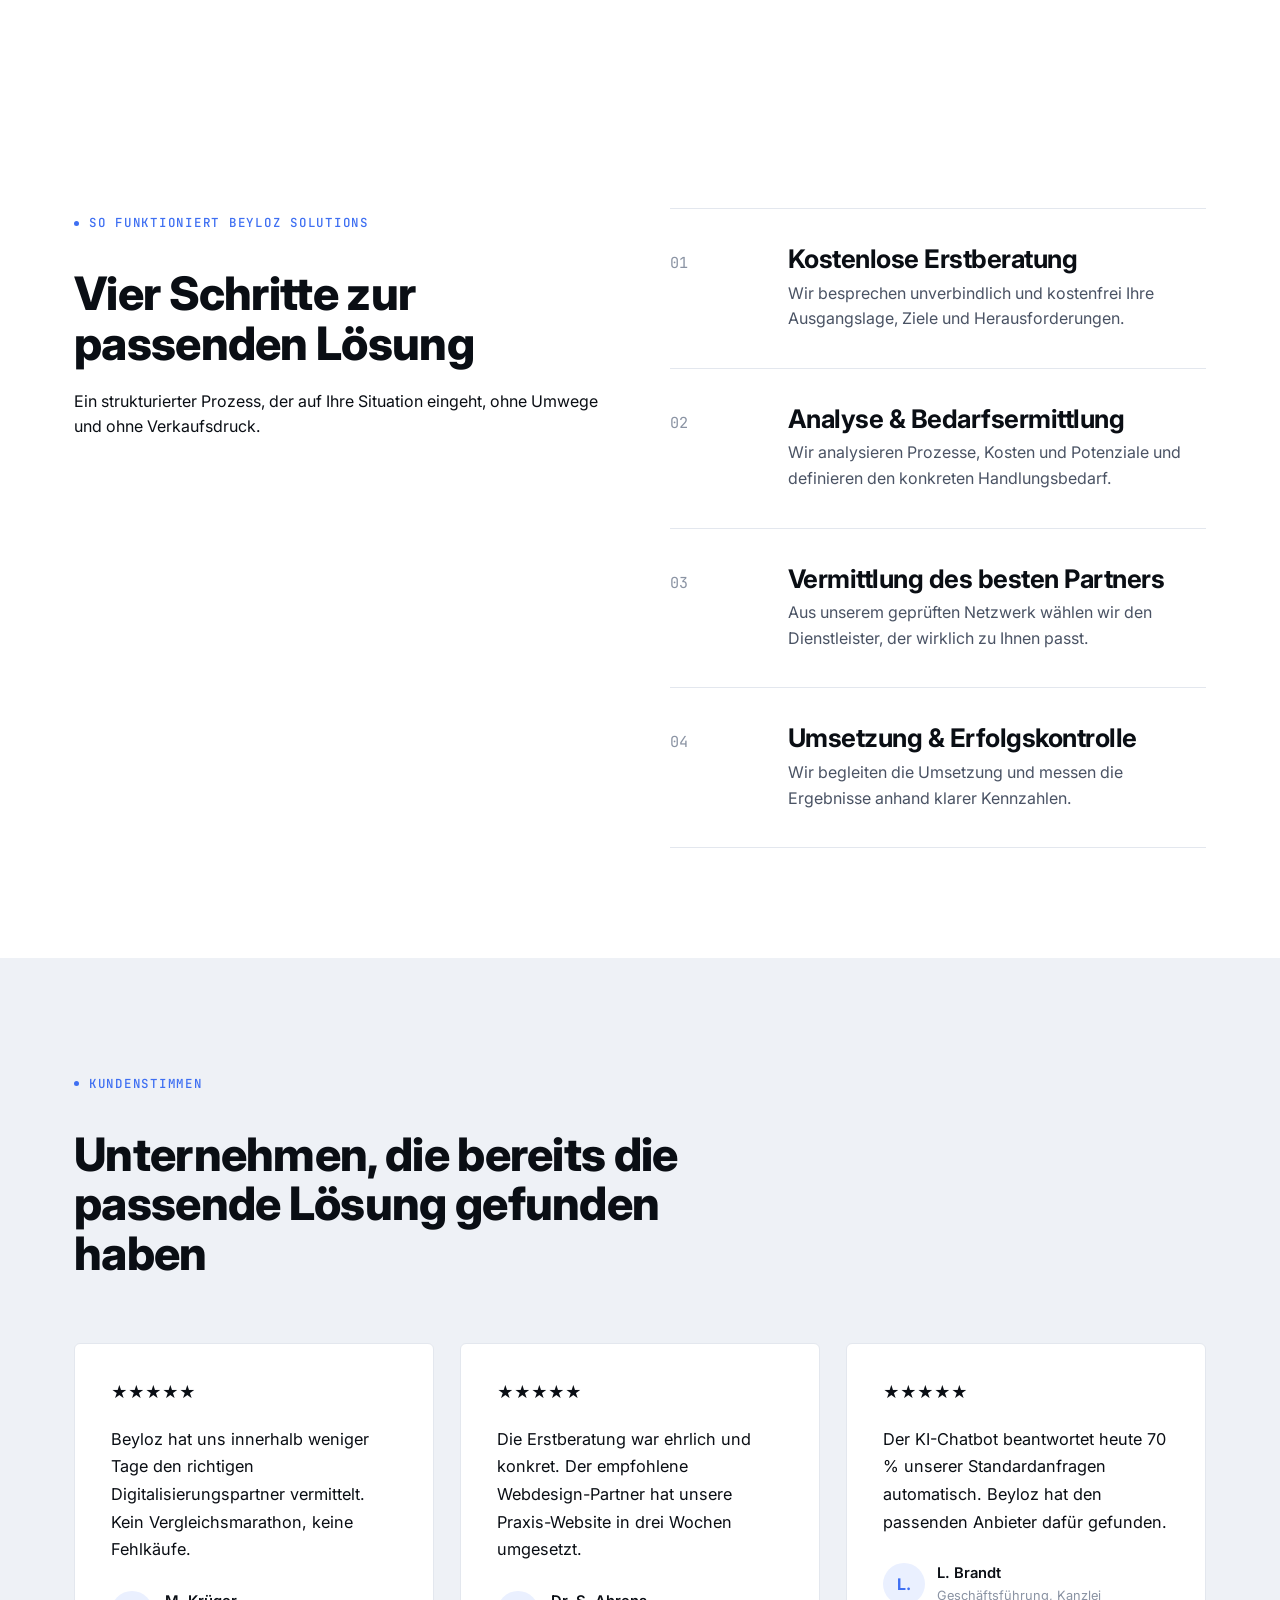
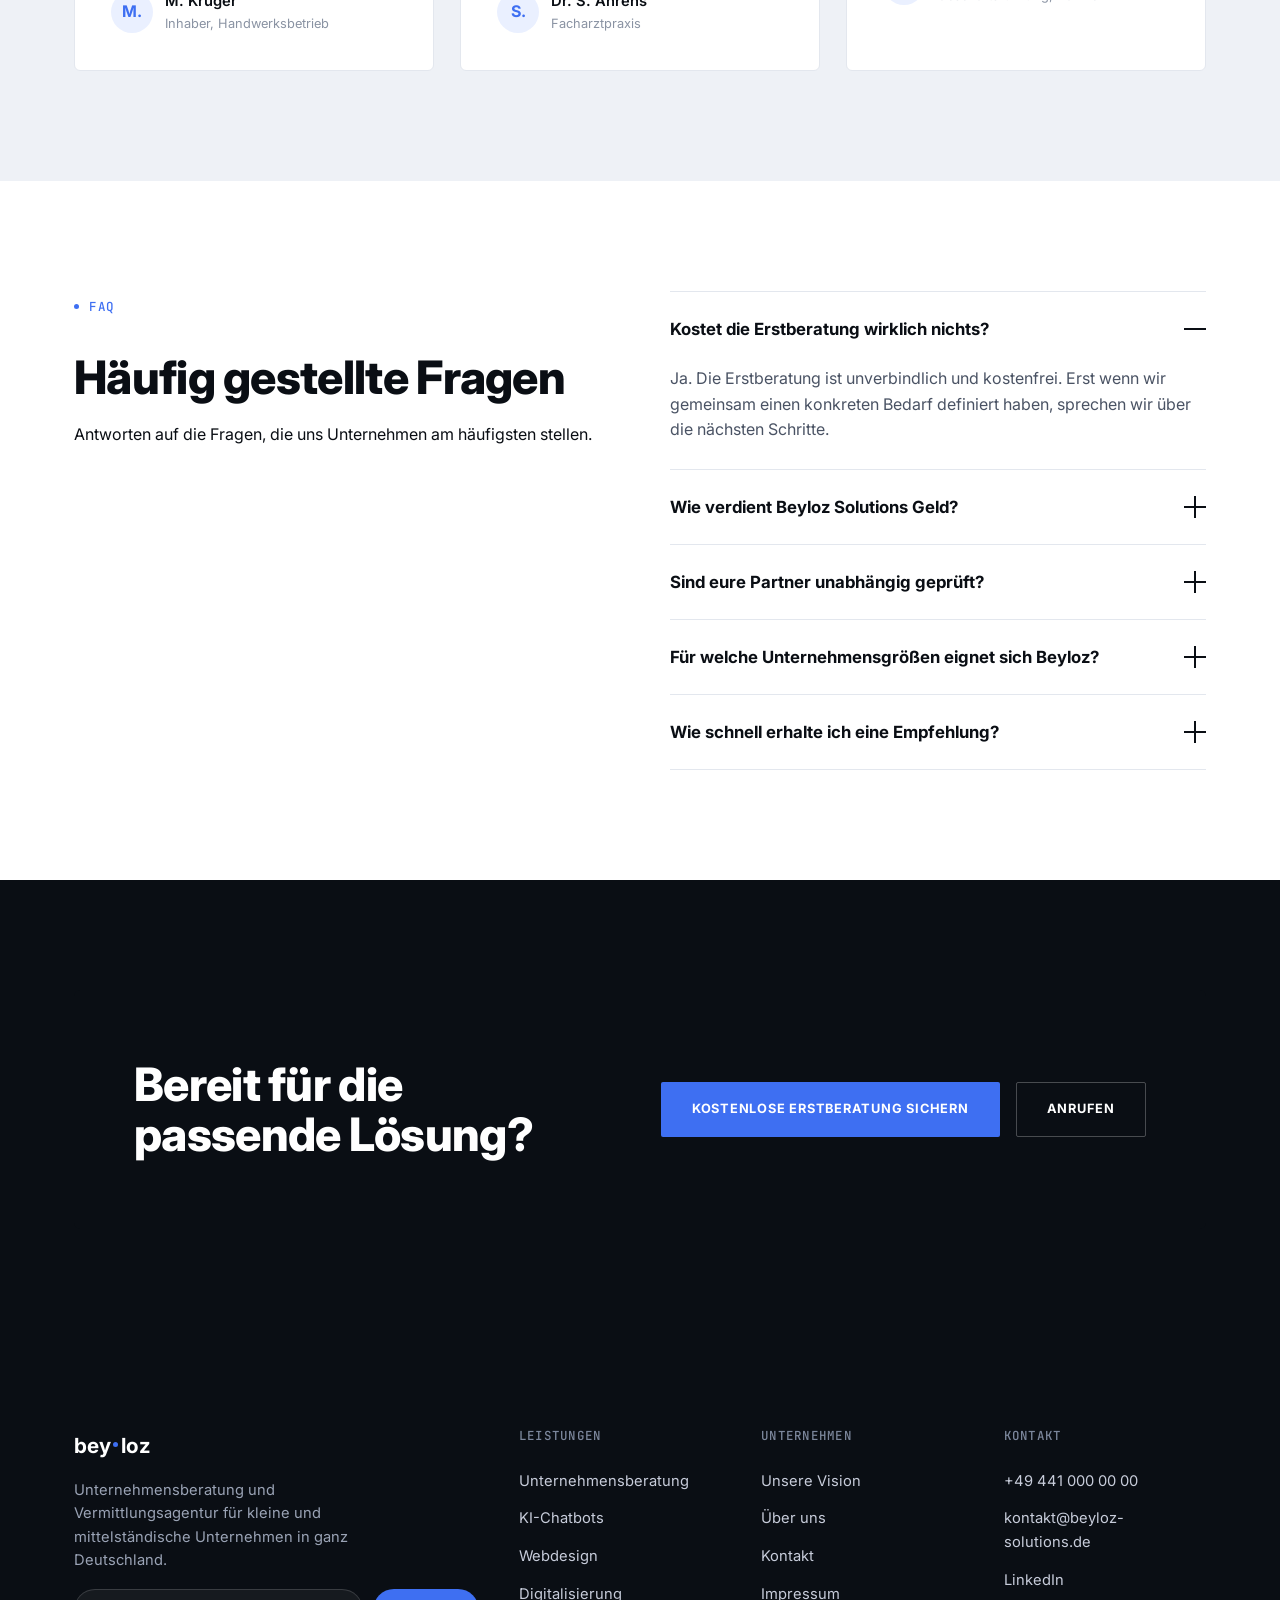
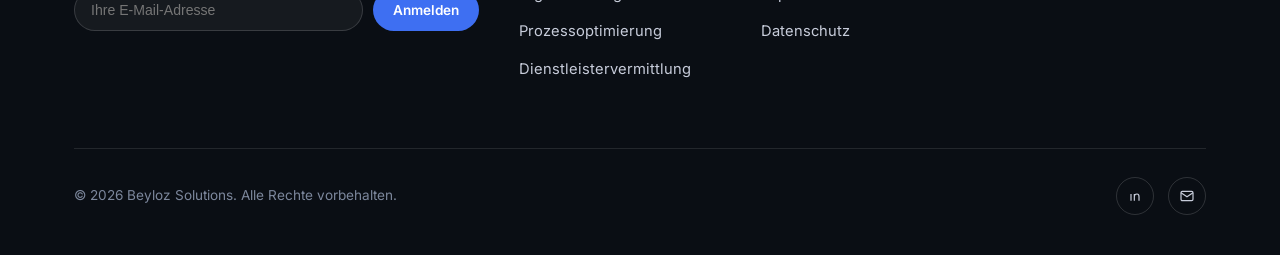
==== commit ae95ee2a: "Mobiles Menü als echtes Fullscreen-Overlay reparieren Das Menü lag mit z-index:99 unter der Nav-Leis" ====
--- a/index.html
+++ b/index.html
@@ -32,12 +32,13 @@
     </div>
   </div>
   <div class="mobile-menu" id="mobileMenu">
+    <button class="mobile-menu-close" aria-label="Menü schließen"><svg viewBox="0 0 24 24" fill="none" stroke="currentColor" stroke-width="2" stroke-linecap="round"><path d="M6 6l12 12M18 6L6 18"/></svg></button>
     <a href="index.html">Startseite</a>
     <a href="leistungen/index.html">Leistungen</a>
     <a href="vision.html">Unsere Vision</a>
     <a href="ueber-uns.html">Über uns</a>
     <a href="kontakt.html">Kontakt</a>
-    <a href="kontakt.html" class="btn btn-primary" style="width:fit-content;margin-top:12px;">Kostenlose Erstberatung</a>
+    <a href="kontakt.html" class="btn btn-primary" style="width:100%;margin-top:12px;">Kostenlose Erstberatung</a>
   </div>
 </header>
 
--- a/assets/styles.css
+++ b/assets/styles.css
@@ -91,6 +91,33 @@
 ul{ list-style:none; margin:0; padding:0; }
 button{ font-family:inherit; }
 
+/* ---- Skip link (visually hidden, appears on keyboard focus) ---- */
+.sr-only{
+  position:absolute;
+  width:1px; height:1px;
+  padding:0; margin:-1px;
+  overflow:hidden;
+  clip:rect(0,0,0,0);
+  white-space:nowrap;
+  border:0;
+}
+.sr-only:focus{
+  position:fixed;
+  top:12px; left:12px;
+  width:auto; height:auto;
+  padding:12px 20px;
+  margin:0;
+  clip:auto;
+  overflow:visible;
+  white-space:normal;
+  background:var(--ink);
+  color:#fff;
+  z-index:9999;
+  border-radius:var(--radius-s);
+  font-size:0.85rem;
+  font-weight:600;
+}
+
 ::selection{ background:var(--accent); color:#fff; }
 
 :focus-visible{
@@ -249,13 +276,25 @@
 
 .mobile-menu{
   display:none;
-  position:fixed; inset:0; z-index:99;
+  position:fixed; inset:0; z-index:999;
   background:var(--bg);
   padding:100px 24px 40px;
   flex-direction:column; gap:24px;
+  overflow-y:auto;
+  -webkit-overflow-scrolling:touch;
 }
 .mobile-menu.open{ display:flex; }
 .mobile-menu a{ font-size:1.4rem; font-family:var(--ff-display); font-weight:700; }
+.mobile-menu a.btn{ min-width:0; max-width:100%; white-space:normal; text-align:center; }
+.mobile-menu-close{
+  position:absolute;
+  top:18px; right:24px;
+  width:40px; height:40px;
+  display:flex; align-items:center; justify-content:center;
+  background:none; border:none; cursor:pointer;
+  color:var(--text);
+}
+.mobile-menu-close svg{ width:22px; height:22px; }
 
 /* ---- Hero ---- */
 .hero{
@@ -822,6 +861,7 @@
 /* ---- Responsive ---- */
 @media (max-width:960px){
   .nav-links{ display:none; }
+  .nav-actions a.btn{ display:none; }
   .nav-burger{ display:flex; }
   .grid-4{ grid-template-columns:repeat(2,1fr); }
   .grid-3{ grid-template-columns:repeat(2,1fr); }
